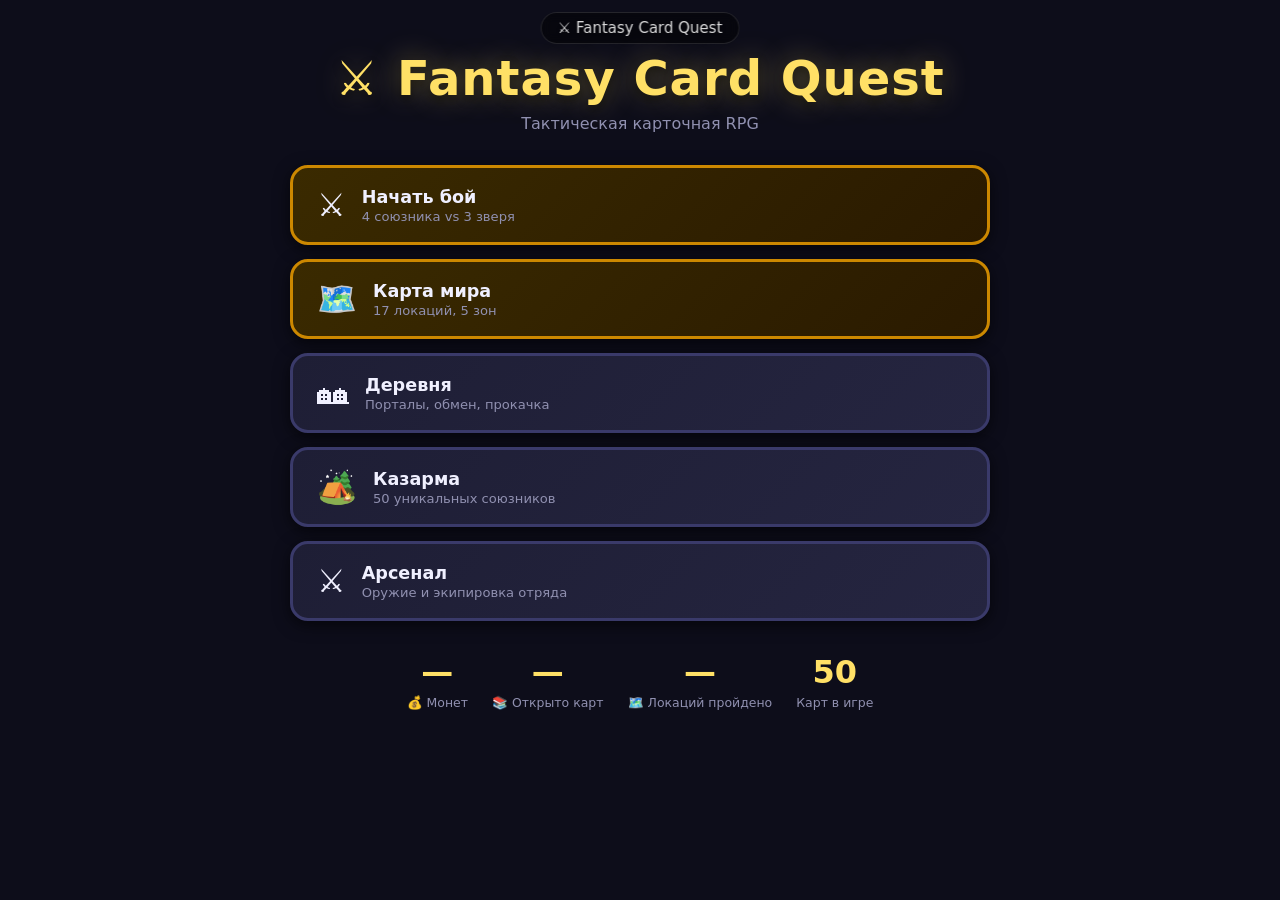
==== index.html @ ed1e8c31 "feat(battle): new layout — turn carousel, 3x3 grids, compact log, tooltips, unit modal, damage previ" ====
<!DOCTYPE html>
<html lang="ru">
<head>
  <meta charset="UTF-8">
  <meta name="viewport" content="width=device-width, initial-scale=1.0">
  <title>Fantasy Card Quest</title>
  <link rel="stylesheet" href="css/style.css">
</head>
<body>
  <div id="app">

    <!-- ── HOME ────────────────────────────────────────── -->
    <div id="screen-home" class="screen">
      <div class="home-hero">
        <div class="home-title">
          <h1>⚔️ Fantasy Card Quest</h1>
          <p class="home-sub">Тактическая карточная RPG</p>
        </div>
        <div class="home-menu">
          <button class="home-btn primary" onclick="App.showScreen('battle')">
            <span class="hb-icon">⚔️</span>
            <span class="hb-text"><strong>Начать бой</strong><small>4 союзника vs 3 зверя</small></span>
          </button>
          <button class="home-btn primary" onclick="App.showScreen('worldmap')">
            <span class="hb-icon">🗺️</span>
            <span class="hb-text"><strong>Карта мира</strong><small>17 локаций, 5 зон</small></span>
          </button>
          <button class="home-btn" onclick="App.showScreen('villagemap')">
            <span class="hb-icon">🏘</span>
            <span class="hb-text"><strong>Деревня</strong><small>Порталы, обмен, прокачка</small></span>
          </button>
          <button class="home-btn" onclick="App.showScreen('barracks')">
            <span class="hb-icon">🏕️</span>
            <span class="hb-text"><strong>Казарма</strong><small>50 уникальных союзников</small></span>
          </button>
          <button class="home-btn" onclick="App.showScreen('arsenal')">
            <span class="hb-icon">⚔️</span>
            <span class="hb-text"><strong>Арсенал</strong><small>Оружие и экипировка отряда</small></span>
          </button>
        </div>
        <div class="home-stats">
          <div class="hs-item"><span id="stat-coins">—</span><small>💰 Монет</small></div>
          <div class="hs-item"><span id="stat-unlocked">—</span><small>📚 Открыто карт</small></div>
          <div class="hs-item"><span id="stat-locations">—</span><small>🗺️ Локаций пройдено</small></div>
          <div class="hs-item"><span>50</span><small>Карт в игре</small></div>
        </div>
      </div>
    </div>

    <!-- ── WORLDMAP SCREEN ──────────────────────────────── -->
    <div id="screen-worldmap" class="screen building-screen hidden">

      <!-- Фон зоны (первый элемент — под всем UI) -->
      <img class="building-bg" id="zone-bg" src="assets/zones/zone1.png" alt="">

      <!-- Back button -->
      <button type="button" class="btn-back-village" onclick="App.showScreen('villagemap')" aria-label="Назад в деревню"><img src="assets/icons/return_to_the_village.png" alt="" draggable="false"><span class="btn-back-village-hint">назад в деревню</span></button>

      <!-- Zone title bar (top centre) -->
      <div class="zone-title-bar">
        <button type="button" class="zone-nav-btn" id="zone-prev"
                onclick="WorldMap.prevZone()"
                aria-label="Предыдущая зона">
          <svg class="zone-nav-icon" width="28" height="28" viewBox="0 0 24 24" aria-hidden="true">
            <path d="M15 7l-5 5 5 5" fill="none" stroke="currentColor" stroke-width="2.2"
                  stroke-linecap="round" stroke-linejoin="round"/>
          </svg>
        </button>
        <div class="zone-title-content">
          <span class="zone-label" id="zone-label">ЗОНА 1</span>
          <span class="zone-name" id="zone-name">Лес</span>
        </div>
        <button type="button" class="zone-nav-btn" id="zone-next"
                onclick="WorldMap.nextZone()"
                aria-label="Следующая зона">
          <svg class="zone-nav-icon" width="28" height="28" viewBox="0 0 24 24" aria-hidden="true">
            <path d="M9 7l5 5-5 5" fill="none" stroke="currentColor" stroke-width="2.2"
                  stroke-linecap="round" stroke-linejoin="round"/>
          </svg>
        </button>
      </div>

      <!-- Location nodes (generated by JS) -->
      <div class="zone-nodes" id="zone-nodes"></div>

      <!-- Панель локации: снизу по центру (заполняется JS) -->
      <div class="location-panel" id="location-panel" aria-live="polite"></div>

    </div>

    <!-- ── SQUAD SELECT SCREEN ───────────────────────────── -->
    <div id="screen-squad_select" class="screen hidden">
      <div class="ss-header">
        <button class="ss-back-btn" onclick="App.showScreen('worldmap')">← Карта</button>
        <div class="ss-header-center">
          <div class="ss-title">⚔️ Выбор отряда</div>
          <div class="ss-loc-name" id="ss-loc-name">Локация</div>
        </div>
        <div id="ss-constraints" class="ss-constraints"></div>
      </div>

      <div class="ss-body">

        <!-- Card pool (left) -->
        <div class="ss-left">
          <div class="ss-panel-title">📚 Доступные союзники</div>
          <div id="ss-card-pool" class="ss-card-pool"></div>
        </div>

        <!-- Formation (right) -->
        <div class="ss-right">
          <div class="ss-panel-title">🛡️ Построение</div>
          <div class="ss-formation">

            <div class="ss-col" id="ss-col-1">
              <div class="ss-col-header">⚔️ Передний ряд</div>
              <div class="ss-col-slots" id="ss-col-slots-1"></div>
            </div>

            <div class="ss-col" id="ss-col-2">
              <div class="ss-col-header">🏹 Средний ряд</div>
              <div class="ss-col-slots" id="ss-col-slots-2"></div>
            </div>

            <div class="ss-col" id="ss-col-3">
              <div class="ss-col-header">✨ Задний ряд</div>
              <div class="ss-col-slots" id="ss-col-slots-3"></div>
            </div>

          </div>

          <button id="ss-start-btn" class="ss-start-btn" onclick="SquadSelect.startBattle()" disabled>
            Выберите хотя бы одного
          </button>
        </div>

      </div>
    </div>

    <!-- ── EXCHANGE SCREEN ──────────────────────────────── -->
    <div id="screen-exchange" class="screen hidden">
      <img class="building-bg" src="assets/exchange_bg.png"
           onerror="this.src='assets/building-bg.png'">
      <button type="button" class="btn-back-village" onclick="App.showScreen('villagemap')" aria-label="Назад в деревню"><img src="assets/icons/return_to_the_village.png" alt="" draggable="false"><span class="btn-back-village-hint">назад в деревню</span></button>
      <div id="npc-container-exchange" class="npc-fixed-left"></div>
      <div class="exchange-main">
        <!-- Верхний блок: вертикальный скролл карточек -->
        <div class="exchange-top">
          <div class="exchange-top-header">
            <span class="building-title ex-title">🔄 Лавка алхимика</span>
            <div class="ex-filters" id="ex-filters">
              <button class="ef active" data-f="all">Все</button>
              <button class="ef" data-f="dup">Дубликаты</button>
              <button class="ef" data-f="1">★1</button>
              <button class="ef" data-f="2">★2</button>
              <button class="ef" data-f="3">★3</button>
              <button class="ef" data-f="4">★4</button>
              <button class="ef" data-f="5">★5</button>
            </div>
          </div>
          <div class="exchange-cards-row" id="exchange-cards-row"></div>
        </div>
        <!-- Нижний блок: котёл 1/4 | пыль 1/4 | очередь 2/4 -->
        <div class="exchange-bottom">
          <div class="ex-cauldron-zone">
            <button type="button" id="ex-cauldron" class="ex-cauldron"
                    onclick="ExchangeUI.doExchange()" disabled
                    aria-label="Переработать выбранные карты">
              <img src="assets/icons/boiler.png" alt="" draggable="false">
            </button>
            <div class="ex-cauldron-hint" id="ex-hint">Выбери карты сверху</div>
            <button class="ex-brew-btn" id="ex-brew-btn"
                    onclick="ExchangeUI.doExchange()" disabled>
              🔥 Переработать
            </button>
          </div>
          <div class="ex-dust-zone">
            <div class="ex-dust-label">Получишь пыли:</div>
            <div class="ex-dust-result" id="ex-dust-result">
              <div class="ex-dr-empty">— выбери карты —</div>
            </div>
          </div>
          <div class="ex-queue-zone">
            <div class="ex-queue-label">В котёл:</div>
            <div class="ex-queue-list" id="ex-queue-list">
              <div class="ex-queue-empty">Ничего не выбрано</div>
            </div>
          </div>
        </div>
      </div>
    </div>

    <!-- ── LIBRARY SCREEN ──────────────────────────────── -->
    <div id="screen-library" class="screen hidden">
      <img class="building-bg" src="assets/building-bg.png" alt="">
      <button type="button" class="btn-back-village" onclick="App.showScreen('villagemap')" aria-label="Назад в деревню"><img src="assets/icons/return_to_the_village.png" alt="" draggable="false"><span class="btn-back-village-hint">назад в деревню</span></button>
      <div id="npc-container-library" class="npc-fixed-left"></div>
      <div class="library-content">
        <div class="library-header">
          <h2 class="building-title">📖 Библиотека</h2>
          <div class="library-tabs">
            <button class="lib-tab active" data-tab="allies"
                    onclick="LibraryUI.switchTab('allies')">⚔️ Союзники</button>
            <button class="lib-tab" data-tab="enemies"
                    onclick="LibraryUI.switchTab('enemies')">💀 Враги</button>
          </div>
          <input class="lib-search" type="text" placeholder="🔍 Поиск..."
                 oninput="LibraryUI.filter(this.value)">
        </div>
        <div class="library-grid" id="library-grid"></div>
      </div>
    </div>

    <!-- ── VILLAGE MAP SCREEN ───────────────────────────── -->
    <div id="screen-villagemap" class="screen hidden"></div>

    <!-- ── VILLAGE SCREEN ───────────────────────────────── -->
    <div id="screen-village" class="screen hidden">

      <!-- Balance bar -->
      <div class="village-balance-bar">
        <button type="button" id="v-map-back" class="btn-back-village v-back-btn" onclick="App.showScreen('villagemap')" aria-label="Назад в деревню"><img src="assets/icons/return_to_the_village.png" alt="" draggable="false"><span class="btn-back-village-hint">назад в деревню</span></button>
        <div class="vb-coins">💰 <strong id="v-coins">0</strong> монет</div>
        <div class="vb-dust" id="v-dust"></div>
      </div>

      <!-- Tab bar (rendered by JS) -->
      <div id="v-tabs" class="v-tab-bar"></div>

      <!-- Tab content (rendered by JS) -->
      <div id="v-tab-content" class="v-tab-content"></div>

    </div>

    <!-- ── BATTLE SCREEN ────────────────────────────────── -->
    <div id="screen-battle" class="screen hidden">

      <div id="battle-turn-order" class="battle-turn-order" aria-label="Очерёдность ходов">
        <span class="turn-order-label">Очерёдность</span>
        <div id="turn-order-track" class="turn-order-track"></div>
      </div>

      <div class="battle-status-strip">
        <div class="btb-status" id="battle-status-text">Приготовьтесь к бою!</div>
      </div>

      <div id="battlefield">
        <div id="ally-side" class="battlefield-side ally-side">
          <div class="side-label ally-label">СОЮЗНИКИ</div>
          <div class="bf-grid ally-bf-grid" id="allies-grid">
            <div class="bf-cell" data-row="1" data-col="1"></div>
            <div class="bf-cell" data-row="1" data-col="2"></div>
            <div class="bf-cell" data-row="1" data-col="3"></div>
            <div class="bf-cell" data-row="2" data-col="1"></div>
            <div class="bf-cell" data-row="2" data-col="2"></div>
            <div class="bf-cell" data-row="2" data-col="3"></div>
            <div class="bf-cell" data-row="3" data-col="1"></div>
            <div class="bf-cell" data-row="3" data-col="2"></div>
            <div class="bf-cell" data-row="3" data-col="3"></div>
          </div>
        </div>
        <div class="battlefield-divider">
          <div class="divider-line"></div>
          <div class="divider-vs">VS</div>
          <div class="divider-line"></div>
        </div>
        <div id="enemy-side" class="battlefield-side enemy-side">
          <div class="side-label enemy-label">ВРАГИ</div>
          <div class="bf-grid enemy-bf-grid" id="enemies-grid">
            <div class="bf-cell" data-row="1" data-col="1"></div>
            <div class="bf-cell" data-row="1" data-col="2"></div>
            <div class="bf-cell" data-row="1" data-col="3"></div>
            <div class="bf-cell" data-row="2" data-col="1"></div>
            <div class="bf-cell" data-row="2" data-col="2"></div>
            <div class="bf-cell" data-row="2" data-col="3"></div>
            <div class="bf-cell" data-row="3" data-col="1"></div>
            <div class="bf-cell" data-row="3" data-col="2"></div>
            <div class="bf-cell" data-row="3" data-col="3"></div>
          </div>
        </div>
      </div>

      <div id="battle-bottom">
        <div id="battle-log-container">
          <div class="log-header">📜 Лог боя</div>
          <div id="battle-log"></div>
        </div>

        <div id="action-bar">
          <div id="current-unit-info">
            <span id="cur-unit-icon">⚔️</span>
            <span id="cur-unit-name">—</span>
            <span id="cur-unit-hp" class="cur-hp"></span>
          </div>
          <div id="action-buttons">
            <button id="btn-attack" class="action-btn" onclick="Battle.playerAttack()" disabled>⚔️ Атака</button>
            <button id="btn-ability" class="action-btn ability-btn" onclick="Battle.playerAbility()" disabled
              onmouseenter="BattlefieldUI.showAbilityTooltip(event)" onmouseleave="BattlefieldUI.hideAbilityTooltip()" onmousemove="BattlefieldUI.moveAbilityTooltip(event)">✨ Способность</button>
            <button id="btn-skip" class="action-btn skip-btn" onclick="Battle.playerSkip()" disabled>⏭ Пропустить</button>
          </div>
          <div id="target-hint" class="target-hint hidden">👆 Выберите цель</div>
        </div>

        <aside id="battle-control-panel" class="battle-control-panel">
          <div class="battle-round-box">
            <div class="battle-round-label">Раунд</div>
            <div class="battle-round-num" id="round-num">1</div>
          </div>
          <button id="btn-auto" type="button" class="battle-ctrl-btn" onclick="Battle.toggleAuto()">🤖 Авто</button>
          <button id="btn-fast" type="button" class="battle-ctrl-btn" onclick="Battle.runFast()">⚡ Быстро</button>
          <button type="button" class="battle-ctrl-btn danger" onclick="Battle.exit()">✕ Выйти</button>
        </aside>
      </div>

      <div id="battle-skill-tooltip" class="battle-skill-tooltip" role="tooltip" hidden></div>

      <div id="unit-detail-modal" class="unit-detail-modal hidden" onclick="BattlefieldUI.closeUnitDetail(event)">
        <div class="unit-detail-card" onclick="event.stopPropagation()">
          <button type="button" class="unit-detail-close" onclick="BattlefieldUI.closeUnitDetail()" aria-label="Закрыть">✕</button>
          <div class="unit-detail-head">
            <div class="unit-detail-portrait" id="ud-portrait">⚔️</div>
            <div class="unit-detail-title-block">
              <div class="unit-detail-name" id="ud-name">—</div>
              <div class="unit-detail-hpbar"><div class="unit-detail-hpfill" id="ud-hp-fill"></div></div>
              <div class="unit-detail-hptext" id="ud-hp-text">—</div>
            </div>
          </div>
          <div class="unit-detail-stats" id="ud-stats"></div>
          <div class="unit-detail-section-title">Способности и заклинания</div>
          <div class="unit-detail-abilities" id="ud-abilities"></div>
        </div>
      </div>

      <!-- Battle result overlay -->
      <div id="battle-result" class="battle-result hidden">
        <div class="battle-result-box">
          <div id="result-icon" class="result-icon"></div>
          <div id="result-title" class="result-title"></div>
          <div id="result-rewards" class="result-rewards"></div>
          <div id="result-buttons" class="result-buttons"></div>
        </div>
      </div>
    </div>

    <!-- ── BARRACKS SCREEN ───────────────────────────────── -->
    <div id="screen-barracks" class="screen hidden">
      <img class="building-bg" src="assets/barracks_bg.png" alt="">
      <button type="button" class="btn-back-village" onclick="App.showScreen('villagemap')" aria-label="Назад в деревню"><img src="assets/icons/return_to_the_village.png" alt="" draggable="false"><span class="btn-back-village-hint">назад в деревню</span></button>
      <div id="npc-container-barracks"></div>
      <div class="barracks-header">
        <h2 class="building-title">⚔️ Казарма</h2>
        <div class="filters">
          <select id="filter-race"   onchange="BarracksUI.applyFilters()">
            <option value="">🌍 Все расы</option>
          </select>
          <select id="filter-class"  onchange="BarracksUI.applyFilters()">
            <option value="">⚔️ Все классы</option>
          </select>
          <select id="filter-stars"  onchange="BarracksUI.applyFilters()">
            <option value="">⭐ Все звёзды</option>
            <option value="1">★1</option><option value="2">★2</option>
            <option value="3">★3</option><option value="4">★4</option>
            <option value="5">★5</option>
          </select>
          <select id="filter-locked" onchange="BarracksUI.applyFilters()">
            <option value="all">🔓 Все карты</option>
            <option value="unlocked">✅ Открытые</option>
            <option value="locked">🔒 Закрытые</option>
          </select>
          <div class="filter-count">Карт: <span id="barracks-card-count">50</span></div>
        </div>
      </div>
      <div id="barracks-grid"></div>
    </div>

    <!-- ── ARSENAL SCREEN ──────────────────────────────── -->
    <div id="screen-arsenal" class="screen hidden">
      <img class="building-bg" src="assets/arsenal_bg.jpg" onerror="this.src='assets/barracks_bg.png'">

      <button type="button" class="btn-back-village" onclick="App.showScreen('villagemap')" aria-label="Назад в деревню"><img src="assets/icons/return_to_the_village.png" alt="" draggable="false"><span class="btn-back-village-hint">назад в деревню</span></button>

      <!-- NPC справа — Каптенармус Бронн -->
      <div id="npc-container-arsenal" class="npc-fixed-right"></div>

      <!-- Контент левее NPC -->
      <div class="arsenal-content">
        <div class="ar-header">
          <div class="ar-header-top">
            <span class="building-title ar-title">🗡️ Арсенал</span>
          </div>
          <div class="ar-filters" id="ar-filters">
            <button class="af active" data-f="all">Все</button>
            <button class="af" data-f="common">Обычное</button>
            <button class="af" data-f="rare">Редкое</button>
            <button class="af" data-f="epic">Эпическое</button>
            <button class="af" data-f="legendary">Легендарное</button>
            <div class="ar-filter-divider"></div>
            <button class="af" data-f="weapon">⚔️ Оружие</button>
            <button class="af" data-f="accessory">🛡 Аксессуар</button>
            <div class="ar-filter-divider"></div>
            <button class="af" data-f="equipped">✓ Надето</button>
            <button class="af" data-f="free">○ Свободно</button>
          </div>
        </div>
        <div class="weapons-grid" id="weapons-grid"></div>
      </div>

      <!-- Weapon equip modal (inline) -->
      <div id="ar-modal" class="ar-modal hidden">
        <div class="ar-modal-box">
          <button class="ar-modal-close" onclick="ArsenalUI.closeModal()">✕</button>
          <div id="ar-modal-content"></div>
        </div>
      </div>
    </div>

    <!-- ── CARD DETAIL MODAL ──────────────────────────────── -->
    <div id="modal-overlay" class="modal-overlay hidden" onclick="App.closeModal(event)">
      <div id="modal-box" class="modal-box">
        <button class="modal-close" onclick="App.forceCloseModal()">✕</button>
        <div id="modal-content"></div>
      </div>
    </div>

    <!-- ── PORTAL MODAL ───────────────────────────────────── -->
    <div id="portal-modal" class="portal-modal hidden">
      <div class="portal-modal-inner">
        <button class="modal-close portal-modal-close" onclick="Portal.closePortal()">✕</button>
        <h3 class="building-title portal-modal-title">🌀 Портальный круг</h3>
        <div class="portal-scene">
          <div class="portal-card" id="portal-card">
            <div class="portal-card-inner" id="portal-card-inner">
              <div class="portal-card-face portal-card-front" id="portal-front"></div>
              <div class="portal-card-face portal-card-back"  id="portal-back"></div>
            </div>
          </div>
        </div>
        <div id="portal-actions" class="portal-actions"></div>
      </div>
    </div>

    <!-- ── GAME LOGO (always on top) ──────────────────────── -->
    <div id="game-logo" onclick="App.toggleMainMenu()">⚔️ Fantasy Card Quest</div>

    <!-- ── MAIN MENU OVERLAY ───────────────────────────────── -->
    <div id="main-menu-overlay" class="hidden">
      <div id="main-menu">
        <div class="mm-title">⚔️ Fantasy Card Quest</div>
        <div class="mm-buttons">
          <button onclick="App.resumeGame()">▶ Продолжить</button>
          <button onclick="App.newGame()">🗺️ Новая игра</button>
          <button onclick="App.saveGame()">💾 Сохранить</button>
          <button onclick="App.loadGame()">📂 Загрузить</button>
          <button onclick="App.openSettings()">⚙️ Настройки</button>
          <button onclick="App.showCredits()">👥 Авторы</button>
          <button class="mm-btn-home" onclick="App.goHome()">🏠 На стартовый экран</button>
        </div>
        <div class="mm-version">v0.1 · Fantasy Card Quest</div>
      </div>
    </div>

    <!-- ── HUD RESOURCES ───────────────────────────────────── -->
    <div id="hud-resources" class="hidden">
      <span id="hud-coins">💰 <b id="coins-val">0</b></span>
      <span class="hud-dust" id="hud-d1">★1: <b>0</b></span>
      <span class="hud-dust" id="hud-d2">★2: <b>0</b></span>
      <span class="hud-dust" id="hud-d3">★3: <b>0</b></span>
      <span class="hud-dust" id="hud-d4">★4: <b>0</b></span>
      <span class="hud-dust" id="hud-d5">★5: <b>0</b></span>
    </div>

  </div><!-- #app -->

  <!-- Scripts -->
  <script src="js/npc_dialogues.js"></script>
  <script src="cards_and_weapons.js"></script>
  <script src="js/data/enemies.js"></script>
  <script src="js/data/locations.js"></script>
  <script src="js/data/battleUnits.js"></script>
  <script src="js/engine/effects.js"></script>
  <script src="js/engine/ai.js"></script>
  <script src="js/engine/battle.js"></script>
  <script src="js/ui/battlefield.js"></script>
  <script src="js/ui/battleLog.js"></script>
  <script src="js/ui/portal.js"></script>
  <script src="js/ui/exchange.js"></script>
  <script src="js/ui/village.js"></script>
  <script src="js/ui/unitCard.js"></script>
  <script src="js/ui/barracks.js"></script>
  <script src="js/ui/arsenal.js"></script>
  <script src="js/ui/worldmap.js"></script>
  <script src="js/ui/squadSelect.js"></script>
  <script src="js/ui/villageMap.js"></script>
  <script src="js/ui/library.js"></script>
  <script src="js/main.js"></script>
</body>
</html>
---- css/style.css ----
/* ============================================================
   FANTASY CARD QUEST — Brawl Stars Inspired Theme
   ============================================================ */

/* ── VARIABLES ─────────────────────────────────────────────── */
:root {
  --bg-dark:      #0d0d1a;
  --bg-mid:       #161628;
  --bg-card:      #1e1e35;
  --bg-card-2:    #252540;
  --border:       #2a2a4a;
  --border-thick: 3px solid #2a2a4a;
  --text-main:    #f0f0ff;
  --text-dim:     #9090b0;
  --text-accent:  #ffe066;
  --shadow:       0 4px 16px rgba(0,0,0,0.6);
  --shadow-hover: 0 8px 28px rgba(0,0,0,0.8);
  --radius:       12px;
  --radius-lg:    18px;
  --radius-sm:    6px;

  /* Rarity colors */
  --common:    #888780;
  --rare:      #4a9eff;
  --epic:      #a855f7;
  --legendary: #f59e0b;

  /* Class colors */
  --col-tank:        #185FA5;
  --col-spearman:    #534AB7;
  --col-damage:      #534AB7;
  --col-archer:      #3B6D11;
  --col-crossbowman: #0F6E56;
  --col-mage-aoe:    #BA7517;
  --col-mage-single: #7B3F00;
  --col-mage-healer: #1a6b6b;
  --col-mage-buffer: #5a4a1e;
  --col-mage-debuff: #4a1a4a;
  --col-enemy:       #8B1A1A;
}

/* ── RESET & BASE ──────────────────────────────────────────── */
*, *::before, *::after { box-sizing: border-box; margin: 0; padding: 0; }

body {
  font-family: 'Segoe UI', system-ui, -apple-system, sans-serif;
  background: var(--bg-dark);
  color: var(--text-main);
  min-height: 100vh;
  overflow-x: hidden;
}

button { cursor: pointer; font-family: inherit; }
select { font-family: inherit; }

.hidden { display: none !important; }

/* ── GAME LOGO ─────────────────────────────────────────────── */
#game-logo {
  position: fixed; top: 12px; left: 50%; transform: translateX(-50%);
  z-index: 1000;
  font-size: 15px; font-weight: 500;
  color: rgba(255,255,255,.85);
  text-shadow: 0 2px 8px rgba(0,0,0,.8);
  cursor: pointer;
  -webkit-user-select: none; user-select: none;
  padding: 6px 16px;
  background: rgba(0,0,0,.45);
  border-radius: 20px;
  border: 1px solid rgba(255,255,255,.12);
  -webkit-backdrop-filter: blur(6px); backdrop-filter: blur(6px);
  transition: background .15s;
  white-space: nowrap;
}
#game-logo:hover { background: rgba(0,0,0,.65); }

/* ── MAIN MENU OVERLAY ─────────────────────────────────────── */
#main-menu-overlay {
  position: fixed; inset: 0; z-index: 999;
  background: rgba(0,0,0,.75);
  display: flex; align-items: center; justify-content: center;
  -webkit-backdrop-filter: blur(8px); backdrop-filter: blur(8px);
  animation: overlay-in .2s ease;
}
#main-menu-overlay.hidden { display: none; }
@keyframes overlay-in { from { opacity: 0; } to { opacity: 1; } }

#main-menu {
  background: #0d0a1a;
  border: 2px solid rgba(212,175,55,.3);
  border-radius: 20px; padding: 40px 48px;
  text-align: center; min-width: 320px;
  animation: modal-in .25s cubic-bezier(.175,.885,.32,1.275);
}
.mm-title {
  font-size: 22px; font-weight: 500;
  color: #D4AF37; margin-bottom: 32px;
  text-shadow: 0 0 20px rgba(212,175,55,.4);
}
.mm-buttons {
  display: flex; flex-direction: column; gap: 10px;
}
.mm-buttons button {
  padding: 12px 24px; border-radius: 12px;
  background: rgba(255,255,255,.06);
  border: 1px solid rgba(255,255,255,.15);
  color: rgba(255,255,255,.85); font-size: 14px;
  cursor: pointer; transition: all .15s; text-align: left;
}
.mm-buttons button:hover {
  background: rgba(212,175,55,.15);
  border-color: rgba(212,175,55,.4);
  color: #FAC775; transform: translateX(4px);
}
.mm-btn-home {
  margin-top: 6px;
  border-color: rgba(255,80,80,.25) !important;
  color: rgba(255,160,160,.7) !important;
}
.mm-btn-home:hover {
  background: rgba(255,60,60,.12) !important;
  border-color: rgba(255,80,80,.5) !important;
  color: #ffaaaa !important;
}

.mm-version {
  margin-top: 24px; font-size: 11px;
  color: rgba(255,255,255,.2);
}

/* ── HUD RESOURCES ─────────────────────────────────────────── */
#hud-resources {
  position: fixed; top: 12px; right: 16px;
  z-index: 1000;
  display: flex; gap: 12px; align-items: center;
  background: rgba(0,0,0,.5);
  border: 1px solid rgba(255,255,255,.1);
  border-radius: 24px; padding: 8px 18px;
  font-size: 17px; line-height: 1.25;
  color: rgba(255,255,255,.85);
  -webkit-backdrop-filter: blur(6px); backdrop-filter: blur(6px);
}
#hud-resources.hidden { display: none !important; }
#hud-coins b { color: #FAC775; font-weight: 600; }
.hud-dust { font-size: 1em; color: rgba(255,255,255,.72); }
.hud-dust b { color: #e8d5a0; font-weight: 600; }

/* ── BUILDING BACKGROUND ───────────────────────────────────── */
.building-bg {
  position: absolute; inset: 0;
  width: 100%; height: 100%;
  object-fit: cover; object-position: center;
  filter: brightness(0.45);
  z-index: 0; pointer-events: none;
}
#screen-library  { position: relative; padding: 0; overflow: hidden; }
#screen-arsenal  { position: relative; padding: 0; overflow: hidden; }

/* ── LIBRARY SCREEN ────────────────────────────────────────── */

/* NPC прибит к низу слева — не участвует в скролле */
.npc-fixed-left {
  position: absolute;
  bottom: 0; left: 0;
  z-index: 20;
  pointer-events: none;
  width: 22%;
}
/* Переопределяем позиционирование npc-wrap внутри fixed-контейнера */
.npc-fixed-left .npc-wrap {
  position: static;
  align-items: center;
}

/* Весь контент справа от NPC */
.library-content {
  position: absolute;
  top: 0; bottom: 0;
  left: 22%; right: 0;
  display: flex;
  flex-direction: column;
  overflow: hidden;
}

/* Шапка не скроллится — top padding учитывает фиксированный логотип (~56px) */
.library-header {
  flex-shrink: 0;
  padding: 56px 20px 10px;
  display: flex;
  align-items: center;
  gap: 12px;
  flex-wrap: wrap;
  background: transparent;
  border-bottom: 1px solid rgba(255,255,255,.08);
}
.library-header .building-title {
  flex-shrink: 0;
}
.library-tabs {
  display: flex; gap: 6px;
}
.lib-tab {
  padding: 6px 16px; border-radius: 16px;
  font-size: 12px; cursor: pointer;
  background: rgba(0,0,0,.4);
  border: 1px solid rgba(255,255,255,.15);
  color: rgba(255,255,255,.6);
  font-family: inherit;
  transition: all .15s;
}
.lib-tab.active {
  background: rgba(212,175,55,.2);
  border-color: #D4AF37; color: #FAC775;
}
.lib-tab:hover:not(.active) {
  background: rgba(255,255,255,.1);
  color: #fff;
}

/* Поиск */
#screen-library .lib-search {
  flex: 1; max-width: 240px;
  padding: 6px 14px; border-radius: 16px;
  background: rgba(0,0,0,.4);
  border: 1px solid rgba(255,255,255,.15);
  color: #fff; font-size: 12px;
  font-family: inherit;
  outline: none;
  transition: border-color .15s;
}
#screen-library .lib-search:focus { border-color: rgba(212,175,55,.5); }
#screen-library .lib-search::placeholder { color: rgba(255,255,255,.35); }

/* Грид — только он скроллится */
.library-grid {
  flex: 1;
  overflow-y: auto;
  padding: 14px 20px 20px;
  display: flex;
  flex-wrap: wrap;
  gap: 12px;
  align-content: flex-start;
  scrollbar-width: thin;
  scrollbar-color: rgba(212,175,55,.4) transparent;
}

/* Stat row inside enemy card */
.lib-stat-row {
  display: flex; justify-content: space-between;
  font-size: 0.75rem; padding: 1px 0;
  color: var(--text-dim);
}
.lib-stat-val { color: var(--text-main); font-weight: 600; }
.lib-locs { font-size: 0.7rem; color: rgba(255,255,255,.4); margin-top: 4px; }

/* ── NPC SYSTEM ────────────────────────────────────────────── */
/* Эталон — Храм / вкладки деревни: одинаковый пузырь и рост фигуры везде */
:root {
  --npc-bubble-max-width: 380px;
  --npc-bubble-min-width: 240px;
  --npc-bubble-padding: 18px 28px;
  --npc-bubble-font-size: 22px;
  --npc-bubble-line-height: 1.5;
  --npc-img-height: 600px; /* эталон 400px × 1.5 */
  --npc-bubble-bg: rgba(0,0,0,.82);
}

.npc-wrap {
  position: absolute; bottom: 40px; z-index: 10;
  display: flex;
  flex-direction: column;
  align-items: center;
  pointer-events: none;
  gap: 0;
}
.npc-wrap.npc-left  { left: 24px; }
.npc-wrap.npc-right { right: 24px; }

/* Tabs: push content to the 4/5 zone opposite the NPC */
.v-tab-content.tab-npc-left:not(.portal-active):not(.temple-active):not(.shop-active):not(.council-active) {
  padding-left: 22%;
}
.v-tab-content.tab-npc-right:not(.portal-active):not(.temple-active):not(.shop-active):not(.council-active) {
  padding-right: 22%;
}

.npc-bubble {
  background: var(--npc-bubble-bg, rgba(0,0,0,.82));
  border: 1.5px solid rgba(255,255,255,.22);
  border-radius: 14px 14px 14px 4px;
  padding: var(--npc-bubble-padding);
  max-width: var(--npc-bubble-max-width);
  min-width: var(--npc-bubble-min-width);
  font-size: var(--npc-bubble-font-size);
  color: rgba(255,255,255,.9);
  font-style: italic;
  line-height: var(--npc-bubble-line-height);
  text-align: center;
  transition: opacity .25s ease;
  -webkit-backdrop-filter: blur(4px); backdrop-filter: blur(4px);
  position: relative;
  box-sizing: border-box;
}
.npc-bubble::after {
  content: '';
  position: absolute;
  bottom: -16px; left: 50%; transform: translateX(-50%);
  border: 16px solid transparent;
  border-top-color: var(--npc-bubble-bg, rgba(0,0,0,.82));
  border-bottom: none;
}
.npc-wrap.npc-right .npc-bubble {
  border-radius: 14px 14px 4px 14px;
}

.npc-img {
  height: var(--npc-img-height);
  width: auto;
  max-width: none;
  object-fit: contain;
  filter: drop-shadow(0 4px 16px rgba(0,0,0,.7));
  flex-shrink: 0;
  display: block;
}

/* Узкая колонка слева (лавка, библиотека): пузырь и спрайт не шире колонки */
.npc-fixed-left .npc-bubble {
  max-width: min(var(--npc-bubble-max-width), 100%);
  min-width: 0;
}
.npc-fixed-left .npc-img {
  max-width: 100%;
  height: auto;
  max-height: var(--npc-img-height);
}

/* ── NAVIGATION BUTTONS ────────────────────────────────────── */
.btn-back-village {
  position: absolute;
  top: max(12px, env(safe-area-inset-top, 0px));
  left: max(12px, env(safe-area-inset-left, 0px));
  z-index: 50;
  margin: 0;
  padding: 4px;
  border: none;
  background: transparent;
  border-radius: 12px;
  cursor: pointer;
  display: flex;
  flex-direction: column;
  align-items: center;
  justify-content: flex-start;
  line-height: 0;
  transition: filter 0.15s ease, transform 0.1s ease;
}
.btn-back-village:hover {
  filter: brightness(1.12) drop-shadow(0 2px 8px rgba(0, 0, 0, 0.45));
}
.btn-back-village:focus-visible {
  outline: 2px solid rgba(212, 175, 55, 0.65);
  outline-offset: 3px;
}
.btn-back-village img {
  display: block;
  width: auto;
  height: auto;
  max-width: min(210px, 42vw);
  max-height: 78px;
  object-fit: contain;
  pointer-events: none;
}
/* Подсказка снизу: без центрирования — иначе у левого края экрана обрезается */
.btn-back-village-hint {
  position: absolute;
  top: calc(100% + 6px);
  left: 0;
  transform: none;
  text-align: left;
  padding: 5px 11px;
  border-radius: 8px;
  font-size: 12px;
  font-weight: 600;
  line-height: 1.25;
  color: rgba(255, 255, 255, 0.95);
  background: rgba(0, 0, 0, 0.78);
  border: 1px solid rgba(255, 255, 255, 0.14);
  white-space: nowrap;
  max-width: min(240px, calc(100vw - 16px));
  box-sizing: border-box;
  opacity: 0;
  visibility: hidden;
  pointer-events: none;
  transition: opacity 0.18s ease, visibility 0.18s ease;
  z-index: 60;
  box-shadow: 0 4px 14px rgba(0, 0, 0, 0.5);
}
/* В модалке / результате боя кнопка не у края — можно центрировать под иконкой */
.btn-back-village--inline .btn-back-village-hint {
  left: 50%;
  transform: translateX(-50%);
  text-align: center;
  max-width: min(240px, calc(100vw - 32px));
}
.btn-back-village:hover .btn-back-village-hint,
.btn-back-village:focus-visible .btn-back-village-hint {
  opacity: 1;
  visibility: visible;
}
/* В панели результата / модалке — не absolute */
.btn-back-village--inline {
  position: static;
  display: inline-flex;
  margin: 0;
}
.btn-back-village--spaced {
  margin-top: 16px;
}
.result-buttons .btn-back-village--inline {
  align-self: center;
}

.btn-back-barracks {
  position: absolute; top: 14px; left: 130px; z-index: 50;
  background: rgba(0,0,0,.6);
  border: 1px solid rgba(255,255,255,.2);
  border-radius: 20px; padding: 7px 18px;
  color: rgba(255,255,255,.8); font-size: 13px;
  cursor: pointer;
  -webkit-backdrop-filter: blur(4px); backdrop-filter: blur(4px);
  transition: background .15s;
}
.btn-back-barracks:hover { background: rgba(255,255,255,.12); color: #fff; }

.btn-inventory {
  position: absolute; top: 14px; right: 14px; z-index: 50;
  background: rgba(212,175,55,.2);
  border: 1px solid rgba(212,175,55,.35);
  border-radius: 20px; padding: 7px 18px;
  color: #FAC775; font-size: 13px; cursor: pointer;
  transition: background .15s;
}
.btn-inventory:hover { background: rgba(212,175,55,.35); }


/* ── SCREENS ───────────────────────────────────────────────── */
.screen {
  min-height: 100vh;
  padding: 20px;
  position: relative;
}

/* ── HOME ──────────────────────────────────────────────────── */
.home-hero {
  max-width: 700px;
  margin: 0 auto;
  padding-top: 30px;
  display: flex;
  flex-direction: column;
  align-items: center;
  gap: 32px;
}

.home-title { text-align: center; }
.home-title h1 {
  font-size: clamp(1.8rem, 5vw, 3rem);
  font-weight: 900;
  color: var(--text-accent);
  text-shadow: 0 0 30px rgba(255,224,102,0.4), 0 4px 8px rgba(0,0,0,0.6);
  letter-spacing: 1px;
}
.home-sub { color: var(--text-dim); margin-top: 8px; font-size: 1rem; }

.home-menu { display: flex; flex-direction: column; gap: 14px; width: 100%; }

.home-btn {
  display: flex;
  align-items: center;
  gap: 16px;
  padding: 18px 24px;
  border: 3px solid #3a3a6a;
  border-radius: var(--radius-lg);
  background: linear-gradient(135deg, var(--bg-card), var(--bg-card-2));
  color: var(--text-main);
  text-align: left;
  font-size: 1rem;
  transition: all 0.2s;
  box-shadow: var(--shadow);
}
.home-btn:hover {
  border-color: #6060cc;
  transform: translateY(-2px);
  box-shadow: var(--shadow-hover), 0 0 20px rgba(100,100,220,0.2);
}
.home-btn.primary {
  border-color: #cc8800;
  background: linear-gradient(135deg, #3a2a00, #2a1a00);
}
.home-btn.primary:hover {
  border-color: var(--text-accent);
  box-shadow: var(--shadow-hover), 0 0 20px rgba(255,200,0,0.3);
}
.hb-icon { font-size: 2rem; }
.hb-text { display: flex; flex-direction: column; gap: 2px; }
.hb-text strong { font-size: 1.1rem; font-weight: 700; }
.hb-text small { color: var(--text-dim); font-size: 0.82rem; }

.home-stats {
  display: flex;
  gap: 24px;
  justify-content: center;
  flex-wrap: wrap;
}
.hs-item {
  display: flex;
  flex-direction: column;
  align-items: center;
  gap: 4px;
}
.hs-item span {
  font-size: 2rem;
  font-weight: 900;
  color: var(--text-accent);
}
.hs-item small { color: var(--text-dim); font-size: 0.78rem; }

/* ── SCREEN HEADER ─────────────────────────────────────────── */
.screen-header {
  display: flex;
  align-items: center;
  flex-wrap: wrap;
  gap: 16px;
  margin-bottom: 20px;
  padding-bottom: 16px;
  border-bottom: 2px solid var(--border);
}
.screen-header h2 {
  font-size: 1.4rem;
  font-weight: 800;
  color: var(--text-accent);
}
.filters {
  display: flex;
  gap: 10px;
  flex-wrap: wrap;
  align-items: center;
  margin-left: auto;
}
.filters select {
  padding: 7px 12px;
  border: 2px solid var(--border);
  border-radius: var(--radius-sm);
  background: var(--bg-card);
  color: var(--text-main);
  font-size: 0.85rem;
  cursor: pointer;
}
.filters select:focus { outline: none; border-color: #6060cc; }
.filter-count {
  color: var(--text-dim);
  font-size: 0.85rem;
  white-space: nowrap;
}
.filter-count span { color: var(--text-accent); font-weight: 700; }

/* ── BATTLE SCREEN ─────────────────────────────────────────── */
#screen-battle {
  display: flex;
  flex-direction: column;
  gap: 0;
  padding: 0;
  min-height: 100vh;
  position: relative;
}

/* Turn order — фиксированная высота, без вертикального скролла */
.battle-turn-order {
  flex-shrink: 0;
  display: flex;
  align-items: center;
  gap: 12px;
  min-height: 72px;
  max-height: 88px;
  padding: 8px 14px;
  background: var(--bg-card);
  border-bottom: 2px solid var(--border);
  overflow: hidden;
}
.turn-order-label {
  font-size: 0.7rem;
  font-weight: 800;
  text-transform: uppercase;
  letter-spacing: 1px;
  color: var(--text-dim);
  white-space: nowrap;
}
.turn-order-track {
  display: flex;
  flex: 1;
  min-width: 0;
  gap: 6px;
  align-items: center;
  justify-content: center;
  overflow: hidden;
}
.turn-chip {
  flex: 1 1 0;
  min-width: 0;
  max-width: 84px;
  height: 64px;
  display: flex;
  flex-direction: column;
  align-items: center;
  justify-content: center;
  gap: 2px;
  padding: 4px 2px;
  border-radius: var(--radius-sm);
  border: 2px solid #3a3a6a;
  background: var(--bg-card-2);
  transition: transform 0.15s, box-shadow 0.15s;
}
.turn-chip.turn-chip-ally { border-color: rgba(106, 175, 255, 0.55); }
.turn-chip.turn-chip-enemy { border-color: rgba(255, 102, 102, 0.55); }
.turn-chip.turn-chip-current {
  border-color: var(--text-accent);
  box-shadow: 0 0 14px rgba(255, 224, 102, 0.45);
  transform: scale(1.04);
}
.turn-chip.turn-chip-dead {
  opacity: 0.38;
  filter: grayscale(0.85);
}
.turn-chip-icon { font-size: 1.35rem; line-height: 1; }
.turn-chip-name {
  font-size: 0.58rem;
  font-weight: 700;
  color: var(--text-main);
  text-align: center;
  max-width: 100%;
  overflow: hidden;
  text-overflow: ellipsis;
  white-space: nowrap;
}

.battle-status-strip {
  flex-shrink: 0;
  padding: 6px 12px;
  background: rgba(0,0,0,0.25);
  border-bottom: 1px solid var(--border);
}
.btb-status {
  text-align: center;
  font-size: 0.82rem;
  color: var(--text-dim);
}

.battle-ctrl-btn {
  padding: 8px 12px;
  border: 2px solid #3a3a6a;
  border-radius: var(--radius-sm);
  background: var(--bg-card-2);
  color: var(--text-main);
  font-size: 0.78rem;
  font-weight: 700;
  transition: all 0.18s;
  width: 100%;
}
.battle-ctrl-btn:hover { border-color: #6060cc; background: #2a2a50; }
.battle-ctrl-btn.active { background: #3030a0; border-color: #7070ff; color: #fff; }
.battle-ctrl-btn.danger:hover { border-color: #cc3333; background: #3a1a1a; color: #ff6666; }

/* Нижняя полоса: лог ~30% | действия | панель управления */
#battle-bottom {
  flex-shrink: 0;
  display: flex;
  flex-direction: row;
  align-items: stretch;
  min-height: 150px;
  max-height: 180px;
  border-top: 2px solid var(--border);
  background: var(--bg-card);
}
#battle-bottom #battle-log-container {
  flex: 0 0 30%;
  max-width: 30%;
  min-width: 140px;
  border-top: none;
  height: auto;
  max-height: none;
}

.battle-control-panel {
  flex: 0 0 30%;
  max-width: 30%;
  min-width: 120px;
  display: flex;
  flex-direction: column;
  gap: 8px;
  padding: 10px 12px;
  border-left: 2px solid var(--border);
  background: var(--bg-card);
}
.battle-round-box {
  text-align: center;
  padding: 8px;
  background: rgba(0,0,0,0.2);
  border-radius: var(--radius-sm);
  border: 1px solid var(--border);
}
.battle-round-label { font-size: 0.65rem; color: var(--text-dim); text-transform: uppercase; }
.battle-round-num { font-size: 1.35rem; font-weight: 900; color: var(--text-accent); }

/* ── BATTLEFIELD (две сетки 3×3) ───────────────────────────── */
#battlefield {
  display: flex;
  align-items: stretch;
  flex: 1;
  padding: 12px 10px;
  gap: 6px;
  background: linear-gradient(135deg, #0a0a1e, #0d0d25);
  min-height: 260px;
  min-width: 0;
}

.battlefield-side {
  flex: 1;
  display: flex;
  flex-direction: column;
  gap: 6px;
  min-width: 0;
}

.side-label {
  font-size: 0.72rem;
  font-weight: 800;
  text-transform: uppercase;
  letter-spacing: 2px;
  text-align: center;
  padding: 3px 0;
  flex-shrink: 0;
}
.ally-label { color: #6af; }
.enemy-label { color: #f66; }

.bf-grid {
  display: grid;
  grid-template-columns: repeat(3, 1fr);
  grid-template-rows: repeat(3, minmax(88px, 1fr));
  gap: 6px;
  flex: 1;
  min-height: 0;
}
.ally-bf-grid .bf-cell[data-row="1"] { grid-row: 1; }
.ally-bf-grid .bf-cell[data-row="2"] { grid-row: 2; }
.ally-bf-grid .bf-cell[data-row="3"] { grid-row: 3; }
.ally-bf-grid .bf-cell[data-col="1"] { grid-column: 3; }
.ally-bf-grid .bf-cell[data-col="2"] { grid-column: 2; }
.ally-bf-grid .bf-cell[data-col="3"] { grid-column: 1; }

.enemy-bf-grid .bf-cell[data-row="1"] { grid-row: 1; }
.enemy-bf-grid .bf-cell[data-row="2"] { grid-row: 2; }
.enemy-bf-grid .bf-cell[data-row="3"] { grid-row: 3; }
.enemy-bf-grid .bf-cell[data-col="1"] { grid-column: 1; }
.enemy-bf-grid .bf-cell[data-col="2"] { grid-column: 2; }
.enemy-bf-grid .bf-cell[data-col="3"] { grid-column: 3; }

.bf-cell {
  position: relative;
  display: flex;
  flex-direction: column;
  min-height: 0;
  background: rgba(255,255,255,0.03);
  border: 1px solid rgba(255,255,255,0.08);
  border-radius: var(--radius-sm);
  padding: 4px;
  overflow: visible;
}
.bf-cell:empty::after {
  content: '';
  flex: 1;
  min-height: 20px;
  opacity: 0;
}

/* battlefield divider */
.battlefield-divider {
  display: flex;
  flex-direction: column;
  align-items: center;
  gap: 4px;
  padding: 20px 4px;
}
.divider-line {
  flex: 1;
  width: 2px;
  background: linear-gradient(to bottom, transparent, #5a5a8a, transparent);
}
.divider-vs {
  font-size: 0.9rem;
  font-weight: 900;
  color: #5a5a8a;
  padding: 4px 2px;
}

/* ── UNIT CARD (on battlefield) ────────────────────────────── */
.unit-card {
  border: 3px solid #2a2a4a;
  border-radius: 10px;
  padding: 6px;
  cursor: pointer;
  transition: all 0.18s;
  position: relative;
  background: var(--bg-card);
  min-height: 90px;
  display: flex;
  flex-direction: column;
  align-items: center;
  gap: 3px;
  user-select: none;
}
.unit-card:hover { border-color: #6060cc; box-shadow: 0 0 12px rgba(100,100,220,0.3); }

.unit-card.active {
  border-color: var(--text-accent);
  box-shadow: 0 0 20px rgba(255,224,102,0.5);
  animation: pulse-active 1.5s infinite;
}
@keyframes pulse-active {
  0%, 100% { box-shadow: 0 0 20px rgba(255,224,102,0.5); }
  50%       { box-shadow: 0 0 35px rgba(255,224,102,0.8); }
}

.unit-card.targetable {
  border-color: #ff4444;
  cursor: crosshair;
}
.unit-card.targetable:hover {
  border-color: #ff6666;
  box-shadow: 0 0 16px rgba(255,68,68,0.5);
}

.unit-card.dead {
  opacity: 0.25;
  filter: grayscale(1);
  cursor: default;
  pointer-events: none;
}

.unit-card.ally-card { border-color: #1a2a5a; background: linear-gradient(160deg, #0e1a3a, #131d40); }
.unit-card.enemy-card { border-color: #5a1a1a; background: linear-gradient(160deg, #2a0e0e, #340d0d); }

.unit-card .uc-icon { font-size: 1.6rem; line-height: 1; }
.unit-card .uc-name {
  font-size: 0.65rem;
  font-weight: 700;
  text-align: center;
  color: var(--text-main);
  line-height: 1.1;
  max-width: 72px;
  overflow: hidden;
  text-overflow: ellipsis;
  white-space: nowrap;
}

/* HP Bar */
.hp-bar-wrap {
  width: 100%;
  background: rgba(0,0,0,0.5);
  border-radius: 4px;
  height: 6px;
  border: 1px solid rgba(255,255,255,0.1);
  overflow: hidden;
}
.hp-bar-fill {
  height: 100%;
  border-radius: 4px;
  transition: width 0.4s, background 0.4s;
}
.hp-bar-fill.hp-high  { background: linear-gradient(90deg, #22c55e, #4ade80); }
.hp-bar-fill.hp-mid   { background: linear-gradient(90deg, #f59e0b, #fbbf24); }
.hp-bar-fill.hp-low   { background: linear-gradient(90deg, #ef4444, #f87171); }

.uc-hp-text {
  font-size: 0.58rem;
  color: var(--text-dim);
  text-align: center;
}

/* Mana bar */
.mana-bar-wrap {
  width: 100%;
  background: rgba(0,0,0,0.5);
  border-radius: 4px;
  height: 4px;
  border: 1px solid rgba(255,255,255,0.1);
  overflow: hidden;
}
.mana-bar-fill {
  height: 100%;
  border-radius: 4px;
  background: linear-gradient(90deg, #3b82f6, #60a5fa);
  transition: width 0.4s;
}

.uc-initiative {
  font-size: 0.57rem;
  color: #aaa;
}

/* Status icons */
.uc-status-icons {
  display: flex;
  gap: 2px;
  flex-wrap: wrap;
  justify-content: center;
}
.status-icon {
  font-size: 0.7rem;
  background: rgba(0,0,0,0.4);
  border-radius: 3px;
  padding: 1px 2px;
}

/* ── ACTION BAR (центр нижней полосы) ──────────────────────── */
#action-bar {
  flex: 1 1 auto;
  min-width: 0;
  display: flex;
  flex-direction: column;
  align-items: center;
  justify-content: center;
  gap: 8px;
  padding: 10px 12px;
  border-left: 1px solid rgba(255,255,255,0.06);
  border-right: 1px solid rgba(255,255,255,0.06);
}

#current-unit-info {
  display: flex;
  align-items: center;
  gap: 8px;
  justify-content: center;
  flex-wrap: wrap;
}
#cur-unit-icon { font-size: 1.35rem; }
#cur-unit-name { font-weight: 700; font-size: 0.85rem; }
#cur-unit-hp { font-size: 0.75rem; color: var(--text-dim); }

#action-buttons {
  display: flex;
  flex-wrap: wrap;
  gap: 8px;
  justify-content: center;
}

.action-btn {
  padding: 9px 18px;
  border: 2px solid #3a3a6a;
  border-radius: var(--radius-sm);
  background: var(--bg-card-2);
  color: var(--text-main);
  font-size: 0.88rem;
  font-weight: 700;
  transition: all 0.18s;
}
.action-btn:not(:disabled):hover { border-color: #6060cc; background: #2a2a50; }
.action-btn:disabled { opacity: 0.35; cursor: not-allowed; }
.action-btn.ability-btn { border-color: #4a2a7a; }
.action-btn.ability-btn:not(:disabled):hover { border-color: #8844cc; background: #2a1a40; }
.action-btn.skip-btn { border-color: #3a3a3a; }

.target-hint {
  color: #ff8844;
  font-size: 0.85rem;
  font-weight: 700;
  animation: blink 1s infinite;
}
@keyframes blink { 0%,100% { opacity: 1; } 50% { opacity: 0.4; } }

.bf-cell .unit-card {
  flex: 1;
  min-height: 0;
  width: 100%;
  min-height: 72px;
  padding: 4px;
  gap: 2px;
}
.bf-cell .uc-icon { font-size: 1.35rem; }
.bf-cell .uc-portrait {
  width: 44px;
  height: 44px;
  object-fit: cover;
  border-radius: 8px;
  border: 2px solid rgba(255,255,255,0.15);
}
.ud-portrait-img {
  width: 72px;
  height: 72px;
  object-fit: cover;
  border-radius: var(--radius);
  border: 2px solid #4a6fa5;
}
.bf-cell .uc-name { font-size: 0.58rem; max-width: 100%; }
.bf-dmg-preview {
  position: absolute;
  top: -2px;
  left: 50%;
  transform: translateX(-50%);
  z-index: 5;
  padding: 2px 6px;
  border-radius: 4px;
  font-size: 0.62rem;
  font-weight: 800;
  white-space: nowrap;
  pointer-events: none;
  background: rgba(200, 60, 60, 0.92);
  color: #fff;
  display: none;
  box-shadow: 0 2px 8px rgba(0,0,0,0.4);
}
.unit-card.preview-dmg .bf-dmg-preview { display: block; }
.unit-card.preview-dmg-heal .bf-dmg-preview {
  display: block;
  background: rgba(40, 140, 80, 0.92);
}

/* Всплывающее описание способности */
.battle-skill-tooltip {
  position: fixed;
  z-index: 3000;
  max-width: min(320px, calc(100vw - 24px));
  padding: 12px 14px;
  background: var(--bg-card);
  border: 2px solid #6060cc;
  border-radius: var(--radius);
  box-shadow: var(--shadow-hover);
  font-size: 0.78rem;
  line-height: 1.45;
  pointer-events: none;
}
.battle-skill-tooltip[hidden] { display: none !important; }
.battle-skill-tooltip .bst-title {
  font-weight: 800;
  color: var(--text-accent);
  margin-bottom: 6px;
}
.battle-skill-tooltip .bst-body { color: var(--text-main); }
.battle-skill-tooltip .bst-meta { margin-top: 8px; font-size: 0.68rem; color: var(--text-dim); }

/* Карточка юнита (модалка) */
.unit-detail-modal {
  position: fixed;
  inset: 0;
  z-index: 2500;
  display: flex;
  align-items: center;
  justify-content: center;
  background: rgba(0,0,0,0.78);
  padding: 16px;
}
.unit-detail-modal.hidden { display: none !important; }
.unit-detail-card {
  position: relative;
  width: 100%;
  max-width: 440px;
  max-height: 90vh;
  overflow-y: auto;
  background: var(--bg-card);
  border: 2px solid #6060cc;
  border-radius: var(--radius-lg);
  padding: 20px 22px 18px;
  box-shadow: 0 20px 60px rgba(0,0,0,0.75);
}
.unit-detail-close {
  position: absolute;
  top: 10px;
  right: 10px;
  width: 32px;
  height: 32px;
  border-radius: 50%;
  border: 2px solid #884444;
  background: rgba(80,30,30,0.4);
  color: #f88;
  font-size: 1rem;
  line-height: 1;
  display: flex;
  align-items: center;
  justify-content: center;
}
.unit-detail-close:hover { background: rgba(120,40,40,0.55); }
.unit-detail-head {
  display: flex;
  gap: 14px;
  margin-bottom: 14px;
  padding-right: 36px;
}
.unit-detail-portrait {
  width: 72px;
  height: 72px;
  flex-shrink: 0;
  display: flex;
  align-items: center;
  justify-content: center;
  font-size: 2.4rem;
  border-radius: var(--radius);
  border: 2px solid #4a6fa5;
  background: var(--bg-card-2);
}
.unit-detail-title-block { flex: 1; min-width: 0; }
.unit-detail-name { font-size: 1.15rem; font-weight: 800; margin-bottom: 6px; }
.unit-detail-hpbar {
  height: 10px;
  background: rgba(0,0,0,0.35);
  border-radius: 6px;
  overflow: hidden;
  border: 1px solid var(--border);
}
.unit-detail-hpfill {
  height: 100%;
  background: linear-gradient(90deg, #22c55e, #4ade80);
  transition: width 0.3s;
}
.unit-detail-hptext { font-size: 0.75rem; color: var(--text-dim); margin-top: 4px; }
.unit-detail-stats {
  display: grid;
  grid-template-columns: 1fr 1fr;
  gap: 8px;
  margin-bottom: 12px;
}
.ud-stat {
  background: var(--bg-card-2);
  border-radius: var(--radius-sm);
  padding: 8px;
  border-left: 3px solid #4a9eff;
}
.ud-stat .ud-lab { font-size: 0.65rem; color: var(--text-dim); }
.ud-stat .ud-val { font-size: 1rem; font-weight: 800; }
.unit-detail-section-title {
  font-size: 0.78rem;
  font-weight: 800;
  color: var(--text-dim);
  margin-bottom: 8px;
  text-transform: uppercase;
  letter-spacing: 0.5px;
}
.unit-detail-abilities { display: flex; flex-direction: column; gap: 8px; }
.ud-ability {
  background: rgba(0,0,0,0.2);
  border-radius: var(--radius-sm);
  padding: 8px 10px;
  border-left: 3px solid #d4a017;
}
.ud-ability .ud-an { font-weight: 700; color: var(--text-accent); font-size: 0.82rem; }
.ud-ability .ud-ad { font-size: 0.72rem; color: var(--text-dim); margin-top: 4px; line-height: 1.35; }

/* ── BATTLE LOG (компактный, слева внизу) ─────────────────── */
#battle-log-container {
  display: flex;
  flex-direction: column;
  min-height: 0;
  background: #0a0a18;
}
.log-header {
  padding: 5px 10px;
  font-size: 0.72rem;
  font-weight: 700;
  color: var(--text-dim);
  background: var(--bg-card);
  border-bottom: 1px solid var(--border);
  flex-shrink: 0;
}
#battle-log {
  flex: 1;
  min-height: 0;
  overflow-y: auto;
  padding: 6px 10px;
  font-size: 0.72rem;
  line-height: 1.45;
  background: #0a0a18;
}
#battle-log::-webkit-scrollbar { width: 4px; }
#battle-log::-webkit-scrollbar-track { background: #111; }
#battle-log::-webkit-scrollbar-thumb { background: #444; border-radius: 2px; }

.log-entry { display: flex; gap: 6px; align-items: flex-start; }
.log-entry::before { content: '•'; color: #555; flex-shrink: 0; }
.log-entry.log-ally .entry-name { color: #6af; }
.log-entry.log-enemy .entry-name { color: #f66; }
.log-entry.log-system { color: var(--text-dim); font-style: italic; }
.log-entry.log-damage .entry-dmg { color: #f44; font-weight: 700; }
.log-entry.log-heal .entry-heal { color: #4f4; font-weight: 700; }
.log-entry.log-round { color: var(--text-accent); font-weight: 700; }
.log-entry.log-round::before { content: '═'; }
.log-entry.log-effect { color: #a88; }

/* ── BATTLE RESULT ─────────────────────────────────────────── */
.battle-result {
  position: absolute;
  inset: 0;
  display: flex;
  align-items: center;
  justify-content: center;
  background: rgba(0,0,0,0.85);
  z-index: 50;
  animation: fadeIn 0.4s;
}
@keyframes fadeIn { from { opacity: 0; } to { opacity: 1; } }

.battle-result-box {
  background: var(--bg-card);
  border: 3px solid #5a5a8a;
  border-radius: var(--radius-lg);
  padding: 40px 50px;
  text-align: center;
  display: flex;
  flex-direction: column;
  align-items: center;
  gap: 16px;
  box-shadow: 0 0 60px rgba(0,0,0,0.9);
}
.result-icon { font-size: 4rem; }
.result-title { font-size: 2rem; font-weight: 900; }
.result-stats { color: var(--text-dim); font-size: 0.9rem; }
.result-buttons { display: flex; gap: 12px; margin-top: 8px; }
.result-btn {
  padding: 10px 24px;
  border: 2px solid #4a4a7a;
  border-radius: var(--radius-sm);
  background: var(--bg-card-2);
  color: var(--text-main);
  font-size: 0.92rem;
  font-weight: 700;
  transition: all 0.18s;
}
.result-btn:hover { border-color: #8080cc; background: #2a2a50; }
.result-btn.primary { background: #2a2a00; border-color: #cc8800; color: var(--text-accent); }
.result-btn.primary:hover { background: #3a3a00; border-color: var(--text-accent); }

/* ── COLLECTION ────────────────────────────────────────────── */
.card-grid {
  display: grid;
  grid-template-columns: repeat(auto-fill, minmax(150px, 1fr));
  gap: 14px;
}

.coll-card {
  background: var(--bg-card);
  border: 3px solid var(--border);
  border-radius: var(--radius);
  padding: 14px 10px;
  cursor: pointer;
  transition: all 0.2s;
  display: flex;
  flex-direction: column;
  align-items: center;
  gap: 7px;
  position: relative;
  overflow: hidden;
}
.coll-card::before {
  content: '';
  position: absolute;
  inset: 0;
  background: linear-gradient(160deg, rgba(255,255,255,0.04), transparent 60%);
  pointer-events: none;
}
.coll-card:hover {
  border-color: #6060cc;
  transform: translateY(-3px);
  box-shadow: 0 8px 24px rgba(0,0,0,0.6), 0 0 20px rgba(100,100,220,0.2);
}
.coll-card.equipped { border-color: #cc8800; }
.coll-card.equipped::after {
  content: '🗡️';
  position: absolute;
  top: 6px;
  right: 6px;
  font-size: 0.75rem;
}

.coll-card-icon { font-size: 2.4rem; line-height: 1; }

.coll-card-name {
  font-size: 0.82rem;
  font-weight: 700;
  text-align: center;
  color: var(--text-main);
  line-height: 1.2;
}

.coll-card-race {
  font-size: 0.68rem;
  padding: 2px 8px;
  border-radius: 99px;
  font-weight: 600;
  opacity: 0.9;
}

.coll-card-class {
  font-size: 0.7rem;
  color: var(--text-dim);
  text-align: center;
}

.coll-card-stars {
  color: var(--text-accent);
  font-size: 0.75rem;
  letter-spacing: 1px;
}

.coll-card-equip {
  font-size: 0.65rem;
  color: #cc8800;
  text-align: center;
  white-space: nowrap;
  overflow: hidden;
  text-overflow: ellipsis;
  max-width: 100%;
}

/* ── INVENTORY ─────────────────────────────────────────────── */
/* NPC арсенала справа — весь контент экрана не заходит под него */
#screen-inventory { padding-right: 23%; }

.inventory-layout {
  display: grid;
  grid-template-columns: 1fr 360px;
  gap: 20px;
  align-items: start;
}
@media (max-width: 768px) {
  .inventory-layout { grid-template-columns: 1fr; }
}

.weapon-list {
  display: flex;
  flex-direction: column;
  gap: 8px;
}

.weapon-item {
  display: flex;
  align-items: center;
  gap: 14px;
  padding: 12px 16px;
  background: var(--bg-card);
  border: 2px solid var(--border);
  border-radius: var(--radius);
  cursor: pointer;
  transition: all 0.18s;
  position: relative;
}
.weapon-item:hover {
  border-color: #6060cc;
  background: var(--bg-card-2);
}
.weapon-item.selected {
  border-color: var(--text-accent);
  background: rgba(255,224,102,0.05);
}

.wi-icon { font-size: 1.6rem; flex-shrink: 0; }
.wi-body { flex: 1; min-width: 0; }
.wi-top { display: flex; align-items: center; gap: 8px; flex-wrap: wrap; }
.wi-name { font-weight: 700; font-size: 0.9rem; }
.wi-rarity {
  font-size: 0.68rem;
  font-weight: 700;
  padding: 2px 8px;
  border-radius: 99px;
  background: rgba(255,255,255,0.08);
}
.wi-rarity.r-common  { color: var(--common);    border: 1px solid var(--common); }
.wi-rarity.r-rare    { color: var(--rare);      border: 1px solid var(--rare); }
.wi-rarity.r-epic    { color: var(--epic);      border: 1px solid var(--epic); }
.wi-rarity.r-legendary { color: var(--legendary); border: 1px solid var(--legendary); }

.wi-bonuses {
  font-size: 0.78rem;
  color: #6af;
  margin-top: 3px;
}
.wi-special {
  font-size: 0.73rem;
  color: #a88;
  margin-top: 2px;
  font-style: italic;
}
.wi-lore {
  font-size: 0.7rem;
  color: var(--text-dim);
  margin-top: 2px;
}

.wi-equip-badge {
  position: absolute;
  right: 12px;
  top: 50%;
  transform: translateY(-50%);
  font-size: 0.68rem;
  color: #cc8800;
  background: rgba(200,120,0,0.15);
  border: 1px solid #cc8800;
  padding: 2px 8px;
  border-radius: 99px;
  font-weight: 700;
  display: flex;
  align-items: center;
  gap: 4px;
}

/* Equip panel */
.equip-panel {
  position: sticky;
  top: 76px;
  background: var(--bg-card);
  border: 2px solid var(--border);
  border-radius: var(--radius);
  padding: 20px;
  display: flex;
  flex-direction: column;
  gap: 16px;
}

.equip-panel-header {
  display: flex;
  align-items: center;
  gap: 12px;
  padding-bottom: 14px;
  border-bottom: 2px solid var(--border);
}
.equip-panel-icon { font-size: 2.2rem; }
.equip-panel-title { font-size: 1rem; font-weight: 800; color: var(--text-accent); line-height: 1.2; }

.ep-weapon-details { font-size: 0.85rem; color: var(--text-dim); display: flex; flex-direction: column; gap: 8px; }
.ep-hint { font-style: italic; }

.ep-detail-row { display: flex; justify-content: space-between; gap: 8px; }
.ep-detail-label { color: var(--text-dim); }
.ep-detail-value { color: var(--text-main); font-weight: 600; text-align: right; }
.ep-bonuses { color: #6af; font-weight: 600; }
.ep-special-desc { color: #a88; font-style: italic; font-size: 0.8rem; }
.ep-lore { color: var(--text-dim); font-style: italic; font-size: 0.78rem; border-top: 1px solid var(--border); padding-top: 8px; }

.ep-allies-section { display: flex; flex-direction: column; gap: 10px; }
.ep-allies-header {
  font-size: 0.82rem;
  font-weight: 700;
  color: var(--text-dim);
  text-transform: uppercase;
  letter-spacing: 1px;
}
.ep-allies-list { display: flex; flex-direction: column; gap: 6px; }

.ep-ally-item {
  display: flex;
  align-items: center;
  gap: 10px;
  padding: 8px 12px;
  background: var(--bg-card-2);
  border: 2px solid var(--border);
  border-radius: var(--radius-sm);
  cursor: pointer;
  transition: all 0.18s;
}
.ep-ally-item:hover { border-color: #6060cc; }
.ep-ally-item.equipped-here { border-color: var(--text-accent); background: rgba(255,200,0,0.07); }

.ep-ally-icon { font-size: 1.4rem; }
.ep-ally-info { flex: 1; }
.ep-ally-name { font-size: 0.82rem; font-weight: 700; }
.ep-ally-class { font-size: 0.7rem; color: var(--text-dim); }
.ep-ally-cur-weapon { font-size: 0.68rem; color: #cc8800; }

.ep-ally-equip-btn {
  font-size: 0.72rem;
  padding: 4px 10px;
  border: 1px solid #4a4a7a;
  border-radius: 4px;
  background: transparent;
  color: var(--text-dim);
  transition: all 0.15s;
  white-space: nowrap;
}
.ep-ally-equip-btn:hover { border-color: #8080cc; color: var(--text-main); }
.ep-ally-equip-btn.equipped { border-color: #cc8800; color: #cc8800; }

/* ── MODAL ──────────────────────────────────────────────────── */
.modal-overlay {
  position: fixed;
  inset: 0;
  background: rgba(0,0,0,0.75);
  z-index: 200;
  display: flex;
  align-items: center;
  justify-content: center;
  padding: 20px;
  backdrop-filter: blur(4px);
}
.modal-box {
  background: var(--bg-card);
  border: 3px solid #4a4a7a;
  border-radius: var(--radius-lg);
  padding: 28px;
  max-width: 540px;
  width: 100%;
  max-height: 85vh;
  overflow-y: auto;
  position: relative;
  box-shadow: 0 0 60px rgba(0,0,0,0.9);
}
.modal-box::-webkit-scrollbar { width: 4px; }
.modal-box::-webkit-scrollbar-track { background: #111; }
.modal-box::-webkit-scrollbar-thumb { background: #444; border-radius: 2px; }

.modal-close {
  position: absolute;
  top: 12px;
  right: 14px;
  background: rgba(255,255,255,0.07);
  border: none;
  color: var(--text-dim);
  font-size: 1.1rem;
  width: 30px;
  height: 30px;
  border-radius: 50%;
  transition: all 0.15s;
  display: flex;
  align-items: center;
  justify-content: center;
}
.modal-close:hover { background: rgba(255,50,50,0.2); color: #f66; }

/* Card detail modal */
.modal-card-header {
  display: flex;
  align-items: flex-start;
  gap: 16px;
  margin-bottom: 20px;
  padding-right: 36px;
}
.modal-card-icon { font-size: 3.5rem; }
.modal-card-titles { flex: 1; }
.modal-card-name { font-size: 1.4rem; font-weight: 900; }
.modal-card-sub {
  display: flex;
  gap: 8px;
  margin-top: 5px;
  flex-wrap: wrap;
}
.modal-race-badge, .modal-class-badge {
  font-size: 0.72rem;
  padding: 3px 10px;
  border-radius: 99px;
  font-weight: 700;
}
.modal-class-badge { background: rgba(255,255,255,0.08); color: var(--text-dim); }

.modal-stars { color: var(--text-accent); font-size: 0.9rem; margin-top: 4px; }

.modal-section { margin-top: 16px; }
.modal-section-title {
  font-size: 0.72rem;
  font-weight: 800;
  text-transform: uppercase;
  letter-spacing: 1.5px;
  color: var(--text-dim);
  margin-bottom: 8px;
  padding-bottom: 4px;
  border-bottom: 1px solid var(--border);
}

.modal-stats-grid {
  display: grid;
  grid-template-columns: repeat(3, 1fr);
  gap: 8px;
}
.modal-stat-item {
  background: var(--bg-card-2);
  border-radius: var(--radius-sm);
  padding: 7px 10px;
  display: flex;
  flex-direction: column;
  gap: 2px;
}
.modal-stat-label { font-size: 0.65rem; color: var(--text-dim); }
.modal-stat-value { font-size: 0.92rem; font-weight: 700; color: #6af; }

.modal-abilities { display: flex; flex-direction: column; gap: 8px; }
.modal-ability {
  background: var(--bg-card-2);
  border-radius: var(--radius-sm);
  padding: 10px 12px;
  border-left: 3px solid #5a5a8a;
}
.modal-ability.type-active { border-left-color: #cc8800; }
.modal-ability.type-passive { border-left-color: #3a8a3a; }
.modal-ability.type-aura { border-left-color: #8a3a8a; }
.modal-ability-header { display: flex; align-items: center; gap: 8px; margin-bottom: 3px; }
.modal-ability-name { font-size: 0.85rem; font-weight: 700; }
.modal-ability-unlock { font-size: 0.65rem; color: var(--text-accent); }
.modal-ability-type {
  font-size: 0.62rem;
  padding: 2px 6px;
  border-radius: 4px;
  font-weight: 600;
  margin-left: auto;
}
.type-active .modal-ability-type  { background: rgba(200,136,0,0.2); color: #cc8800; }
.type-passive .modal-ability-type { background: rgba(58,138,58,0.2); color: #4a4; }
.type-aura .modal-ability-type    { background: rgba(138,58,138,0.2); color: #a4a; }
.modal-ability-desc { font-size: 0.78rem; color: var(--text-dim); }

.modal-lore {
  font-style: italic;
  color: var(--text-dim);
  font-size: 0.82rem;
  line-height: 1.5;
  background: var(--bg-card-2);
  border-radius: var(--radius-sm);
  padding: 10px 14px;
  border-left: 3px solid #4a4a6a;
}

.modal-equipped-weapon {
  background: rgba(200,136,0,0.1);
  border: 2px solid #cc8800;
  border-radius: var(--radius-sm);
  padding: 10px 14px;
  display: flex;
  align-items: center;
  gap: 10px;
}
.mew-icon { font-size: 1.4rem; }
.mew-info { flex: 1; }
.mew-name { font-size: 0.88rem; font-weight: 700; color: var(--text-accent); }
.mew-bonuses { font-size: 0.75rem; color: #6af; }

/* ── SCROLLBAR ──────────────────────────────────────────────── */
::-webkit-scrollbar { width: 6px; }
::-webkit-scrollbar-track { background: var(--bg-dark); }
::-webkit-scrollbar-thumb { background: #3a3a6a; border-radius: 3px; }
::-webkit-scrollbar-thumb:hover { background: #5a5a8a; }

/* ================================================================
   ЭТАП 2 — VILLAGE, PORTAL, UPGRADE STYLES
   ================================================================ */

/* ── Dust chips ─────────────────────────────────────────────── */
.dust-chip {
  display: inline-flex;
  align-items: center;
  gap: 3px;
  padding: 2px 8px;
  border-radius: 99px;
  font-size: 0.75rem;
  font-weight: 700;
  border: 1px solid rgba(255,255,255,0.15);
  background: rgba(255,255,255,0.06);
}
.dust-chip.small { font-size: 0.68rem; padding: 1px 6px; }
.dust-chip.star-1 { color: #aaa;    border-color: #888; }
.dust-chip.star-2 { color: #6af;    border-color: var(--rare); }
.dust-chip.star-3 { color: #a855f7; border-color: var(--epic); }
.dust-chip.star-4 { color: #f59e0b; border-color: var(--legendary); }
.dust-chip.star-5 { color: #ff4; border-color: #ff4; }

/* ── Village screen ─────────────────────────────────────────── */
#screen-village {
  padding: 0;
  display: flex;
  flex-direction: column;
  height: 100vh;
  overflow: hidden;
}

.village-balance-bar {
  display: flex;
  align-items: center;
  gap: 16px;
  flex-wrap: wrap;
  padding: 12px 16px;
  background: var(--bg-card);
  border-bottom: 2px solid var(--border);
  border-radius: 0 0 var(--radius-sm) var(--radius-sm);
  flex-shrink: 0;
}
.vb-coins {
  font-size: 1rem;
  font-weight: 700;
  color: var(--text-accent);
}
.vb-dust {
  display: flex;
  gap: 8px;
  flex-wrap: wrap;
  align-items: center;
  flex: 1;
}

.village-layout {
  display: grid;
  grid-template-columns: 1fr 1fr;
  gap: 20px;
}
@media (max-width: 720px) {
  .village-layout { grid-template-columns: 1fr; }
}

.village-card {
  background: var(--bg-card);
  border: 2px solid var(--border);
  border-radius: var(--radius-lg);
  padding: 20px;
  display: flex;
  flex-direction: column;
  gap: 14px;
}
.village-card-header {
  display: flex;
  align-items: center;
  gap: 10px;
  padding-bottom: 12px;
  border-bottom: 2px solid var(--border);
}
.vc-icon { font-size: 1.6rem; }
.village-card-header h3 { font-size: 1.1rem; font-weight: 800; }
.vc-desc { font-size: 0.82rem; color: var(--text-dim); }

/* ── Portal scroll buttons ──────────────────────────────────── */
.portal-btns { display: flex; flex-direction: column; gap: 10px; }

.scroll-btn {
  display: flex;
  align-items: center;
  gap: 12px;
  padding: 12px 16px;
  border-radius: var(--radius);
  border: 2px solid;
  background: rgba(255,255,255,0.04);
  color: var(--text-main);
  text-align: left;
  cursor: pointer;
  transition: all 0.2s;
}
.scroll-btn:hover:not(.disabled) { transform: translateY(-2px); box-shadow: var(--shadow-hover); }
.scroll-btn.disabled { opacity: 0.4; cursor: not-allowed; }

.scroll-bronze { border-color: #8B6914; }
.scroll-bronze:hover:not(.disabled) { background: rgba(139,105,20,0.15); }
.scroll-silver { border-color: #6080B0; }
.scroll-silver:hover:not(.disabled) { background: rgba(96,128,176,0.15); }
.scroll-gold   { border-color: #B07800; }
.scroll-gold:hover:not(.disabled)   { background: rgba(176,120,0,0.15); }

.scroll-icon { font-size: 1.8rem; }
.scroll-info { flex: 1; display: flex; flex-direction: column; }
.scroll-info strong { font-size: 0.9rem; }
.scroll-info small  { font-size: 0.75rem; color: var(--text-accent); }
.scroll-odds { font-size: 0.65rem; color: var(--text-dim); text-align: right; max-width: 90px; line-height: 1.4; }

/* ── Exchange grid ──────────────────────────────────────────── */
.exchange-grid {
  display: flex;
  flex-wrap: wrap;
  gap: 12px;
  padding: 8px 0;
  max-height: 520px;
  overflow-y: auto;
}
.v-empty { color: var(--text-dim); font-style: italic; font-size: 0.85rem; }

/* Обёртка новой карточки в обменнике */
.exchange-item {
  display: flex;
  flex-direction: column;
  align-items: center;
  gap: 6px;
}
.exchange-item .fc { cursor: default; }
.ec-yield {
  font-size: 0.65rem; color: var(--text-dim);
  display: flex; align-items: center; gap: 3px;
}
.ec-recycle-btn {
  width: 100%;
  padding: 5px 0;
  background: rgba(200,50,50,0.15);
  border: 1px solid rgba(200,50,50,0.5);
  border-radius: 7px;
  color: #f88;
  font-size: 11px;
  font-weight: 700;
  cursor: pointer;
  transition: background .15s;
}
.ec-recycle-btn:hover {
  background: rgba(200,50,50,0.35);
  border-color: #cc4444;
  color: #fff;
}

/* ── Portal Modal ───────────────────────────────────────────── */
.portal-modal {
  position: fixed;
  inset: 0;
  background: rgba(0,0,0,0.85);
  z-index: 300;
  display: flex;
  align-items: center;
  justify-content: center;
  backdrop-filter: blur(6px);
}
.portal-modal-inner {
  background: linear-gradient(160deg, #12122a, #1a1a3a);
  border: 3px solid #4a4a9a;
  border-radius: var(--radius-lg);
  padding: 28px 32px;
  max-width: 400px;
  width: 100%;
  display: flex;
  flex-direction: column;
  align-items: center;
  gap: 20px;
  position: relative;
  box-shadow: 0 0 80px rgba(100,100,220,0.3);
}
.portal-modal-title {
  margin: 0 0 6px;
}
.portal-modal-close {
  position: absolute;
  top: 12px;
  right: 14px;
  background: rgba(255,255,255,0.07);
  border: none;
  color: var(--text-dim);
  font-size: 1.1rem;
  width: 30px; height: 30px;
  border-radius: 50%;
  cursor: pointer;
  display: flex;
  align-items: center;
  justify-content: center;
  transition: all 0.15s;
}
.portal-modal-close:hover { background: rgba(255,50,50,0.2); color: #f66; }

/* Card flip */
.portal-scene { perspective: 900px; width: 200px; height: 280px; }

.portal-card {
  width: 100%;
  height: 100%;
  position: relative;
  cursor: pointer;
}

.portal-card-inner {
  width: 100%;
  height: 100%;
  position: relative;
  transform-style: preserve-3d;
  transition: transform 0.65s cubic-bezier(0.4, 0, 0.2, 1);
}
.portal-card-inner.flipped { transform: rotateY(180deg); }

.portal-card-face {
  position: absolute;
  width: 100%; height: 100%;
  backface-visibility: hidden;
  border-radius: var(--radius);
  border: 3px solid;
  display: flex;
  align-items: center;
  justify-content: center;
}
.portal-card-front {
  background: linear-gradient(160deg, #0e0e28, #1a1a3c);
  border-color: #4a4a9a;
}
.portal-card-back {
  transform: rotateY(180deg);
  background: linear-gradient(160deg, #0e1a0e, #1a2a1a);
  border-color: #3a7a3a;
}

/* Portal card content */
.portal-front-content,
.portal-result-content {
  display: flex;
  flex-direction: column;
  align-items: center;
  gap: 10px;
  padding: 16px;
  text-align: center;
  width: 100%;
}
.portal-scroll-icon { font-size: 3.5rem; }
.portal-scroll-name { font-size: 0.85rem; font-weight: 700; color: var(--text-accent); }
.portal-hint { font-size: 0.72rem; color: var(--text-dim); animation: blink 1.2s infinite; }

.pr-new-badge {
  font-size: 0.7rem; font-weight: 800;
  color: #ffe066; background: rgba(255,224,102,0.15);
  border: 1px solid #ffe066;
  padding: 2px 10px; border-radius: 99px;
}
.pr-dup-badge {
  font-size: 0.68rem;
  color: #aaa; background: rgba(255,255,255,0.06);
  border: 1px solid #555;
  padding: 2px 8px; border-radius: 99px;
}
.pr-card-icon { font-size: 3rem; }
.pr-card-name { font-size: 0.9rem; font-weight: 800; }
.pr-card-meta { display: flex; gap: 6px; align-items: center; flex-wrap: wrap; justify-content: center; }
.pr-stars { letter-spacing: 2px; }
.pr-icon  { font-size: 3rem; }
.pr-label { font-size: 1rem; font-weight: 700; color: var(--text-accent); }
.pr-sub   { font-size: 0.78rem; color: var(--text-dim); }

.portal-actions { display: flex; gap: 10px; justify-content: center; width: 100%; }

/* ── Upgrade box ────────────────────────────────────────────── */
.upgrade-box {
  background: var(--bg-card-2);
  border: 2px solid var(--border);
  border-radius: var(--radius);
  padding: 14px;
  display: flex;
  flex-direction: column;
  gap: 10px;
}
.upgrade-level-row { display: flex; flex-direction: column; gap: 6px; }
.upgrade-level-info { display: flex; align-items: center; justify-content: space-between; }
.upgrade-stars { color: var(--text-accent); font-size: 0.9rem; letter-spacing: 1px; }
.upgrade-pl { font-size: 0.82rem; color: var(--text-dim); }

.upgrade-bar-wrap {
  height: 8px;
  background: rgba(0,0,0,0.4);
  border-radius: 99px;
  overflow: hidden;
  border: 1px solid rgba(255,255,255,0.08);
}
.upgrade-bar-fill {
  height: 100%;
  background: linear-gradient(90deg, #3b82f6, #a855f7);
  border-radius: 99px;
  transition: width 0.4s;
}

.upgrade-cost-row {
  display: flex;
  align-items: center;
  justify-content: space-between;
  gap: 8px;
  flex-wrap: wrap;
  font-size: 0.78rem;
}
.upgrade-preview { color: var(--text-dim); }

.upgrade-btn {
  width: 100%;
  padding: 10px;
  border: 2px solid #4a4ab0;
  border-radius: var(--radius-sm);
  background: linear-gradient(135deg, #2a2a60, #1a1a40);
  color: #fff;
  font-size: 0.88rem;
  font-weight: 700;
  cursor: pointer;
  transition: all 0.18s;
}
.upgrade-btn:hover:not(.disabled) {
  border-color: #8080ff;
  background: linear-gradient(135deg, #3a3a80, #2a2a60);
  transform: translateY(-1px);
}
.upgrade-btn.disabled { opacity: 0.4; cursor: not-allowed; }
.upgrade-maxed { text-align: center; color: var(--text-accent); font-size: 0.85rem; font-weight: 700; }

/* ── Collection locked cards ────────────────────────────────── */
.coll-card.locked {
  border-color: #2a2a3a;
  background: #111120;
  cursor: pointer;
  position: relative;
}
.lock-icon {
  position: absolute;
  top: 6px; right: 6px;
  font-size: 0.8rem;
  opacity: 0.6;
}
.locked-label {
  font-size: 0.62rem;
  color: #555;
  font-style: italic;
  text-align: center;
}

/* ── Battle result rewards ──────────────────────────────────── */
.result-rewards {
  display: flex;
  flex-direction: column;
  gap: 6px;
  align-items: center;
  margin: 4px 0;
}
.result-stat   { font-size: 0.82rem; color: var(--text-dim); }
.result-reward-row {
  font-size: 0.88rem;
  font-weight: 700;
  color: #6af;
}
.result-reward-row.drop-row   { color: var(--text-accent); }
.result-reward-row.penalty-row { color: #f66; }

/* ── Toast ──────────────────────────────────────────────────── */
.village-toast {
  position: fixed;
  bottom: 24px;
  left: 50%;
  transform: translateX(-50%) translateY(80px);
  padding: 10px 24px;
  border-radius: 99px;
  font-size: 0.88rem;
  font-weight: 600;
  z-index: 999;
  pointer-events: none;
  transition: transform 0.35s, opacity 0.35s;
  opacity: 0;
  box-shadow: 0 4px 20px rgba(0,0,0,0.6);
}
.village-toast.show { transform: translateX(-50%) translateY(0); opacity: 1; }
.toast-info    { background: #2a2a5a; border: 2px solid #4a4a9a; color: #fff; }
.toast-success { background: #1a3a1a; border: 2px solid #4a9a4a; color: #6afa6a; }
.toast-error   { background: #3a1a1a; border: 2px solid #9a4a4a; color: #fa6a6a; }

/* ── Result btn danger ──────────────────────────────────────── */
.result-btn.danger { border-color: #aa3333; color: #ff6666; }
.result-btn.danger:hover { background: #3a1a1a; border-color: #ff4444; }

/* ── Artifact result row ────────────────────────────────────── */
.result-reward-row.artifact-row { color: #ffd700; font-size: 0.9rem; }

/* ================================================================
   VILLAGE — TAB LAYOUT (Этап 4)
   ================================================================ */

/* village-balance-bar and v-tab-bar are hidden — HUD and App.showScreen handle navigation */
.village-balance-bar { display: none !important; }
.v-tab-bar           { display: none !important; }
.v-back-btn          { display: none !important; }

/* Tab content area */
.v-tab-content {
  flex: 1;
  overflow-y: auto;
  padding: 20px;
  position: relative;
  scrollbar-width: thin;
  scrollbar-color: #3a3a6a #0d0d1a;
}

/* Shared section elements */
.v-building-heading {
  margin-bottom: 8px;
}
.v-section-title {
  font-size: 1.05rem;
  font-weight: 800;
  color: var(--text-main);
  margin-bottom: 6px;
}
.v-section-desc {
  font-size: 0.8rem;
  color: var(--text-dim);
  margin-bottom: 16px;
}
.v-empty {
  color: var(--text-dim);
  font-size: 0.85rem;
  padding: 24px 0;
  text-align: center;
}

/* ── TEMPLE ──────────────────────────────────────────────────── */

/*
  === CSS-переменные для настройки постаментов ===
  Меняй только эти цифры:
*/
:root {
  --ped-img-w:    240px;  /* ширина картинки постамента */
  --ped-art-size: 180px;  /* ширина/высота картинки артефакта */
  --ped-art-zone: 240px;  /* высота зоны левитации над постаментом */
}

/* v-tab-content без padding когда активен Храм */
.v-tab-content.temple-active {
  padding: 0;
  overflow: hidden;
}

/* Обёртка — заполняет всю высоту v-tab-content */
.temple-wrap {
  position: relative;
  width: 100%;
  height: 100%;
  overflow: hidden;
  background: #060210; /* тёмный фон для letterbox-полей */
}
.temple-building-title {
  position: absolute;
  top: 48px;
  left: 50%;
  transform: translateX(-50%);
  z-index: 4;
  pointer-events: none;
  text-align: center;
  width: calc(100% - 24px);
  max-width: 480px;
}

/* Фоновое изображение — object-fit:contain, весь храм виден */
.temple-bg {
  width: 100%; height: 100%;
  object-fit: contain;
  object-position: center;
  display: block;
  -webkit-user-select: none;
  user-select: none;
  pointer-events: none;
}

/* Оверлей постаментов — позиционируется JS как vm-zones */
.temple-ped-zones {
  position: absolute;
  /* left/top/width/height выставляются через _fitTemple() */
}

/*
  Отдельный постамент.
  left/bottom задаются inline-стилем из PED_POSITIONS в village.js.
  Меняй там % чтобы двигать постаменты по картинке.
*/
.ped-zone {
  position: absolute;
  transform: translateX(-50%);  /* центрирование по left% */
  display: flex; flex-direction: column; align-items: center;
  width: var(--ped-img-w);
  cursor: default;
}

/* Зона левитации артефакта над постаментом */
.artifact-float {
  display: flex; flex-direction: column; align-items: center;
  height: var(--ped-art-zone);
  justify-content: flex-end;
  gap: 3px;
}

/* Картинка артефакта */
.artifact-float img {
  width: var(--ped-art-size);
  height: var(--ped-art-size);
  object-fit: contain;
  filter: drop-shadow(0 0 10px rgba(212,175,55,.75));
}

/* Анимация левитации */
@keyframes levitate {
  0%, 100% { transform: translateY(0px); }
  50%       { transform: translateY(-10px); }
}
.levitate {
  animation: levitate 3s ease-in-out infinite;
  animation-delay: var(--ped-delay, 0s);
}

/* Подпись бонуса прямо под артефактом */
.bonus-always {
  font-size: 13px;
  font-weight: 800;
  color: #FFE566;
  text-align: center;
  white-space: nowrap;
  line-height: 1.3;
  letter-spacing: 0.02em;
  text-shadow:
    0 0 4px #000,
    0 0 8px #000,
    1px 1px 0 #000,
    -1px -1px 0 #000,
    1px -1px 0 #000,
    -1px  1px 0 #000;
  background: rgba(0,0,0,0.55);
  padding: 2px 8px;
  border-radius: 6px;
}

/* Замок на пустом постаменте */
.lock-icon {
  font-size: 26px; opacity: .35;
  filter: grayscale(1);
  margin-bottom: 4px;
}

/* Картинка постамента */
.ped-base-img {
  width: var(--ped-img-w);
  display: block;
}

/* Тултип при наведении (Храм артефактов) */
.tooltip {
  position: absolute;
  bottom: calc(100% + 8px);
  left: 50%; transform: translateX(-50%) translateY(6px);
  background: rgba(6, 2, 16, 0.94);
  border: 1px solid rgba(212,175,55,.45);
  border-radius: 10px;
  padding: 10px 14px;
  min-width: 156px; max-width: 260px;
  text-align: center;
  pointer-events: none;
  opacity: 0;
  transition: opacity .2s, transform .2s;
  z-index: 30;
  white-space: normal;
}
.ped-zone:hover .tooltip {
  opacity: 1;
  transform: translateX(-50%) translateY(0);
}
.tooltip strong {
  display: block;
  font-size: 15px;
  font-weight: 800;
  color: #D4AF37;
  margin-bottom: 6px;
  line-height: 1.25;
}
.tt-source  { font-size: 13px; color: #a8a8b8; margin-bottom: 6px; line-height: 1.3; }
.tt-bonuses { font-size: 13px; color: #ddd; line-height: 1.5; }
.tt-lock    { font-size: 13px; color: rgba(255,255,255,.4); font-style: italic; line-height: 1.3; }

/* ── PORTAL ──────────────────────────────────────────────────── */

/*
  === CSS-переменные для настройки свитков ===
*/
:root {
  --scroll-img-w: clamp(80px, 12vw, 160px); /* ширина картинки свитка */
}

/* v-tab-content без padding когда активен Портал */
.v-tab-content.portal-active {
  padding: 0;
  overflow: hidden;
}

/* Обёртка — заполняет всю высоту v-tab-content */
.portal-wrap {
  position: relative;
  width: 100%; height: 100%;
  overflow: hidden;
  background: #060210;
}
.portal-building-title {
  position: absolute;
  top: 48px;
  left: 50%;
  transform: translateX(-50%);
  z-index: 4;
  pointer-events: none;
  text-align: center;
  width: calc(100% - 24px);
  max-width: 480px;
}

/* Фон — весь виден целиком (object-fit: contain) */
.portal-bg {
  width: 100%; height: 100%;
  object-fit: contain;
  object-position: center;
  display: block;
  pointer-events: none;
  -webkit-user-select: none;
  user-select: none;
}

/* Оверлей тумб — позиционируется _fitPortal() */
.portal-zones {
  position: absolute;
}

/* Отдельная тумба со свитком */
.scroll-pedestal {
  position: absolute;
  transform: translateX(-50%);
  display: flex; flex-direction: column; align-items: center;
  cursor: pointer;
  transition: filter .2s;
}
.scroll-pedestal:hover { filter: brightness(1.25) drop-shadow(0 0 12px rgba(180,120,255,.6)); }
.scroll-pedestal:hover .scroll-img {
  animation-play-state: paused;
  transform: translateY(-12px) scale(1.08) !important;
}
.scroll-cant-afford { opacity: .5; cursor: not-allowed; }

/* Картинка свитка/тумбы */
.scroll-float { display: flex; flex-direction: column; align-items: center; }
.scroll-img {
  width: var(--scroll-img-w);
  height: auto;
  transition: transform .2s;
  filter: drop-shadow(0 0 14px rgba(140,80,220,.6));
}

/* Цена под тумбой */
.scroll-price {
  font-size: clamp(11px, 1.5vw, 15px);
  font-weight: 800; color: #FAC775;
  text-shadow: 0 0 8px #000, 1px 1px 0 #000, -1px -1px 0 #000;
  background: rgba(0,0,0,.55);
  padding: 2px 10px; border-radius: 6px;
  margin-top: 5px;
}

/* Тултип со шансами — те же кегль/бокс, что .tooltip у артефактов в храме */
.scroll-tooltip {
  position: absolute;
  bottom: calc(100% + 8px);
  left: 50%; transform: translateX(-50%) translateY(6px);
  background: rgba(6, 2, 16, 0.94);
  border: 1px solid rgba(212,175,55,.45);
  border-radius: 10px;
  padding: 10px 14px;
  min-width: 156px;
  max-width: 260px;
  text-align: center;
  pointer-events: none;
  opacity: 0;
  transition: opacity .2s, transform .2s;
  z-index: 30;
  white-space: normal;
}
.scroll-pedestal:hover .scroll-tooltip {
  opacity: 1;
  transform: translateX(-50%) translateY(0);
}
.st-name {
  display: block;
  font-size: 15px;
  font-weight: 800;
  color: #D4AF37;
  margin-bottom: 6px;
  line-height: 1.25;
  text-align: center;
  border-bottom: 1px solid rgba(212,175,55,.25);
  padding-bottom: 6px;
}
.st-odds-row {
  font-size: 13px;
  color: #ddd;
  line-height: 1.5;
}

/* Debug: красные рамки тумб */
.portal-debug .scroll-pedestal { outline: 2px solid red; }

/* Вспышка портала при открытии свитка */
@keyframes portal-flash {
  0%   { opacity: 0; }
  25%  { opacity: 1; }
  100% { opacity: 0; }
}
.portal-flash-active::before {
  content: '';
  position: absolute; inset: 0;
  background: radial-gradient(circle at 50% 40%,
    rgba(120,60,220,.85) 0%, rgba(60,20,140,.4) 40%, transparent 70%);
  animation: portal-flash .7s ease-out forwards;
  pointer-events: none; z-index: 10;
}

/* Оверлей результата */
.portal-result-overlay {
  position: absolute; inset: 0;
  background: rgba(0,0,0,.78);
  display: flex; align-items: center; justify-content: center;
  z-index: 20;
}
.portal-result-card {
  background: linear-gradient(160deg, #1a0f2e, #0f0820);
  border: 2px solid rgba(212,175,55,.45);
  border-radius: 18px; padding: 24px 20px;
  text-align: center; max-width: 320px; width: 90%;
  animation: card-appear .4s cubic-bezier(.175,.885,.32,1.275) both;
}
/* Мини-карточка внутри результата портала */
.portal-result-card .fc {
  margin: 0 auto;
  cursor: default;
}
.portal-result-card .fc:hover { transform: none; box-shadow: none; }
@keyframes card-appear {
  from { transform: scale(.5); opacity: 0; }
  to   { transform: scale(1);  opacity: 1; }
}
.portal-result-title {
  font-size: 18px; font-weight: 800;
  color: #FAC775; margin: 12px 0 4px;
}
.portal-result-sub {
  font-size: 13px; color: #8aabb8;
  margin-bottom: 18px;
}
.portal-close-btn {
  background: rgba(212,175,55,.18);
  border: 1px solid rgba(212,175,55,.5);
  color: #FAC775;
  padding: 10px 32px; border-radius: 10px;
  font-size: 14px; font-weight: 700;
  cursor: pointer; transition: background .2s;
  font-family: inherit;
}
.portal-close-btn:hover { background: rgba(212,175,55,.35); }

/* ── SHOP ────────────────────────────────────────────────────── */

/* shop-active: убираем отступы чтобы shop-wrap занял весь контент */
.v-tab-content.shop-active { padding: 0; overflow: hidden; }

.shop-wrap {
  position: relative;
  width: 100%;
  height: 100%;
  overflow: hidden;
}

/* Фоновое изображение */
.shop-bg {
  position: absolute;
  inset: 0;
  width: 100%; height: 100%;
  object-fit: cover;
  object-position: center;
  filter: brightness(0.45);
  z-index: 0;
  pointer-events: none;
}

/* Весь UI поверх фона */
.shop-building-title {
  flex-shrink: 0;
  margin-bottom: 4px;
}
.shop-ui {
  position: absolute;
  inset: 0;
  display: flex;
  flex-direction: column;
  padding-top: 50px;    /* очищает зону HUD (fixed top:12px) */
  padding-right: 14px;
  padding-bottom: 12px;
  /* На широком экране — запас под крупного NPC; на узком — меньше пустоты, карточки не уезжают */
  padding-left: calc(env(safe-area-inset-left, 0px) + clamp(140px, 32vw + 40px, 690px)) !important;
  overflow: hidden;
  gap: 8px;
  z-index: 1;
  box-sizing: border-box;
}

/* Заголовок «Герои» + колонка таймер/обновить в правом углу (без наезда на ряд карт) */
.shop-heroes-header {
  flex-shrink: 0;
  display: grid;
  grid-template-columns: minmax(0, 1fr) auto;
  align-items: start;
  gap: 12px 20px;
  margin-bottom: 0;
}
/* Подзаголовки секций магазина: «Герои» и «Оружие и снаряжение» — один стиль */
.shop-heroes-header .shop-section-label,
.shop-weapons-section .shop-section-label {
  margin-bottom: 0;
  font-size: 18px;
  font-weight: 600;
  color: rgba(255,255,255,.88);
  letter-spacing: 0.02em;
}
.shop-heroes-header .shop-section-label {
  min-width: 0;
}
.shop-topbar {
  display: flex;
  flex-direction: column;
  align-items: flex-end;
  justify-content: flex-start;
  gap: 10px;
  flex-shrink: 0;
  max-width: min(100%, 280px);
}
.shop-timer-text {
  font-size: 18px;
  line-height: 1.35;
  color: rgba(255,255,255,.55);
  text-shadow: 0 1px 6px rgba(0,0,0,.8);
  text-align: right;
  white-space: normal;
}
.shop-timer-text b {
  color: #FAC775;
  font-weight: 700;
  font-variant-numeric: tabular-nums;
  font-size: 1.05em;
}
.shop-refresh-btn {
  font-size: 17px;
  font-weight: 600;
  padding: 10px 20px;
  border-radius: 16px;
  background: rgba(0,0,0,.55);
  border: 1px solid rgba(255,255,255,.2);
  color: rgba(255,255,255,.85);
  cursor: pointer;
  font-family: inherit;
  white-space: normal;
  text-align: center;
  max-width: 100%;
  transition: all .15s;
}
.shop-refresh-btn:hover {
  background: rgba(212,175,55,.2);
  border-color: #D4AF37;
  color: #FAC775;
}

/* Заголовок секции */
.shop-section-label {
  font-size: 14px;
  font-weight: 500;
  color: rgba(255,255,255,.7);
  text-shadow: 0 2px 8px rgba(0,0,0,.9);
  letter-spacing: .3px;
  flex-shrink: 0;
  margin-bottom: 6px;
}

/* ── Ряд юнитов — горизонтальный скролл ── */
.shop-units-row {
  display: flex;
  gap: 12px;
  flex-shrink: 0;
  flex-wrap: nowrap;
  overflow-x: auto;
  overflow-y: hidden;
  padding-bottom: 4px;
  scrollbar-width: thin;
  scrollbar-color: rgba(212,175,55,.3) transparent;
}

/* Компактные карточки в магазине */
.shop-units-row .fc      { height: 300px; }
.shop-units-row .fc-art  { height: 130px; }
.shop-units-row .fc-med  { width: 110px; height: 110px; font-size: 50px; }

/* Обёртка карточки: стандартная fc + footer */
.shop-card-wrap {
  display: flex;
  flex-direction: column;
  flex-shrink: 0;
}
.shop-card-wrap .fc {
  border-radius: 14px 14px 0 0;
}
.shop-card-footer {
  width: 200px;
  background: rgba(0,0,0,.75);
  border: 2px solid rgba(255,255,255,.1);
  border-top: none;
  border-radius: 0 0 14px 14px;
  padding: 7px 10px;
  display: flex;
  flex-direction: column;
  gap: 5px;
  align-items: center;
}
.shop-card-price {
  font-size: 14px;
  font-weight: 500;
  color: #FAC775;
}
.shop-card-btn {
  width: 100%;
  padding: 7px;
  border-radius: 8px;
  font-size: 12px;
  font-weight: 500;
  font-family: inherit;
  background: rgba(255,255,255,.05);
  color: rgba(255,255,255,.25);
  border: 1px solid rgba(255,255,255,.08);
  cursor: not-allowed;
  transition: background .15s;
}
.shop-card-btn.can-buy {
  background: rgba(58,160,58,.35);
  color: #90e090;
  border-color: rgba(58,160,58,.6);
  cursor: pointer;
}
.shop-card-btn.can-buy:hover { background: rgba(58,160,58,.5); }
.shop-card-btn:disabled {
  background: rgba(255,255,255,.05);
  color: rgba(255,255,255,.25);
  border-color: rgba(255,255,255,.08);
  cursor: not-allowed;
}

/* Секция оружия сдвинута правее NPC+пузыря (~290px от края экрана) */
.shop-weapons-section {
  flex-shrink: 0;
  display: flex;
  flex-direction: column;
  gap: 6px;
}
/* ── Ряд оружия — карточки как в арсенале (.wc) ── */
.shop-weapons-row {
  display: flex;
  gap: 10px;
  flex-wrap: nowrap;
  flex-shrink: 0;
  overflow-x: auto;
  overflow-y: hidden;
  padding-bottom: 4px;
  scrollbar-width: thin;
  scrollbar-color: rgba(212,175,55,.3) transparent;
}
.shop-weapons-row .wc {
  flex: 0 0 170px;
  width: 170px;
  min-width: 170px;
}
.wc.wc-shop {
  height: auto;
  min-height: 210px;
  cursor: default;
}
.wc.wc-shop:hover {
  transform: none;
}
.wc-shop-foot {
  margin-top: auto;
  flex-shrink: 0;
  padding: 4px 10px 6px;
  border-top: 1px solid rgba(255,255,255,.07);
  display: flex;
  justify-content: space-between;
  align-items: center;
  gap: 6px;
}
.wc-shop-price {
  font-size: 11px;
  font-weight: 600;
  color: #FAC775;
  white-space: nowrap;
}
.wc-shop-buy {
  padding: 5px 10px;
  border-radius: 8px;
  font-size: 11px;
  font-weight: 600;
  font-family: inherit;
  background: rgba(255,255,255,.06);
  color: rgba(255,255,255,.35);
  border: 1px solid rgba(255,255,255,.1);
  cursor: not-allowed;
  transition: background .15s;
  flex-shrink: 0;
}
.wc-shop-buy.can-buy {
  background: rgba(26,74,26,.9);
  color: #7af07a;
  border-color: rgba(58,160,58,.4);
  cursor: pointer;
}
.wc-shop-buy.can-buy:hover {
  background: rgba(30,100,30,.95);
}

/* Rarity badge colors (legacy — used in inventory/barracks) */
.rarity-common    { background: rgba(136,135,128,0.2); border: 1px solid #888; color: #aaa; }
.rarity-rare      { background: rgba(74,158,255,0.15);  border: 1px solid #4a9eff; color: #6af; }
.rarity-epic      { background: rgba(168,85,247,0.15);  border: 1px solid #a855f7; color: #c084fc; }
.rarity-legendary { background: rgba(245,158,11,0.15);  border: 1px solid #f59e0b; color: #fbbf24; }

/* ── COUNCIL (QUESTS) ────────────────────────────────────────── */

.quest-list {
  display: flex;
  flex-direction: column;
  gap: 12px;
}

.quest-card {
  background: var(--bg-card);
  border: 2px solid var(--border);
  border-radius: var(--radius);
  padding: 14px 16px;
  display: flex;
  flex-direction: column;
  gap: 8px;
  transition: border-color 0.2s;
}
.quest-done    { border-color: #4a9a4a; background: rgba(74,154,74,0.05); }
.quest-claimed { border-color: #3a5a3a; opacity: 0.65; }

.quest-label {
  font-size: 0.92rem;
  font-weight: 700;
  color: var(--text-main);
}

.quest-progress-wrap { display: flex; align-items: center; gap: 10px; }
.quest-bar {
  flex: 1;
  height: 8px;
  background: rgba(0,0,0,0.5);
  border-radius: 99px;
  overflow: hidden;
  border: 1px solid rgba(255,255,255,0.08);
}
.quest-bar-fill {
  height: 100%;
  background: linear-gradient(90deg, #3b82f6, #22c55e);
  border-radius: 99px;
  transition: width 0.4s;
}
.quest-count { font-size: 0.75rem; color: var(--text-dim); white-space: nowrap; }

.quest-reward { font-size: 0.78rem; color: #aab; }

.quest-pending-label {
  font-size: 0.75rem;
  color: var(--text-dim);
  font-style: italic;
}
.quest-claimed-label {
  font-size: 0.78rem;
  color: #6afa6a;
  font-weight: 700;
}
.quest-claim-btn {
  padding: 8px 16px;
  border-radius: var(--radius-sm);
  border: 2px solid #5afa5a;
  background: linear-gradient(135deg, #1a4a1a, #2a6a2a);
  color: #fff;
  font-size: 0.82rem;
  font-weight: 700;
  cursor: pointer;
  font-family: inherit;
  align-self: flex-start;
  transition: all 0.18s;
  animation: quest-glow 1.5s ease-in-out infinite;
}
.quest-claim-btn:hover { background: linear-gradient(135deg, #2a6a2a, #3a8a3a); }
@keyframes quest-glow {
  0%, 100% { box-shadow: 0 0 8px rgba(90,250,90,0.3); }
  50%       { box-shadow: 0 0 18px rgba(90,250,90,0.7); }
}

/* ── LIBRARY ─────────────────────────────────────────────────── */

.lib-header {
  display: flex;
  align-items: center;
  gap: 12px;
  margin-bottom: 16px;
  flex-wrap: wrap;
}

.lib-tabs { display: flex; gap: 4px; }
.lib-tab-btn {
  padding: 7px 14px;
  border: 2px solid var(--border);
  border-radius: var(--radius-sm);
  background: rgba(255,255,255,0.04);
  color: var(--text-dim);
  font-size: 0.8rem;
  font-weight: 600;
  cursor: pointer;
  font-family: inherit;
  transition: all 0.18s;
}
.lib-tab-btn:hover { background: rgba(255,255,255,0.1); color: var(--text-main); }
.lib-tab-btn.active {
  background: rgba(255,224,102,0.1);
  border-color: var(--text-accent);
  color: var(--text-accent);
}

.lib-search {
  flex: 1;
  min-width: 140px;
  max-width: 280px;
  background: var(--bg-card-2);
  border: 2px solid var(--border);
  border-radius: var(--radius-sm);
  color: var(--text-main);
  padding: 7px 12px;
  font-size: 0.82rem;
  font-family: inherit;
  outline: none;
  transition: border-color 0.18s;
}
.lib-search:focus { border-color: #5a5a9a; }

.lib-content {
  display: block;
}
/* Грид мини-карточек союзников в библиотеке */
.lib-cards-grid {
  display: flex;
  flex-wrap: wrap;
  gap: 12px;
  padding: 4px 0;
}

.lib-card {
  background: var(--bg-card);
  border: 2px solid var(--border);
  border-radius: var(--radius);
  padding: 12px;
  display: flex;
  flex-direction: column;
  gap: 8px;
  font-size: 0.78rem;
  transition: border-color 0.18s;
}
.lib-owned     { border-color: #2a4a2a; }
.lib-not-owned { opacity: 0.55; }
.lib-enemy-card { border-color: #3a1a1a; }
.lib-boss-card  { border-color: #7a3a00; background: linear-gradient(160deg, #1a0800, #2a1000); }

.lib-card-head { display: flex; gap: 10px; align-items: flex-start; }
.lib-icon { font-size: 2rem; flex-shrink: 0; }
.lib-card-title { flex: 1; }
.lib-name { font-size: 0.88rem; font-weight: 800; color: var(--text-main); margin-bottom: 4px; }
.lib-meta { display: flex; gap: 5px; flex-wrap: wrap; align-items: center; }
.lib-cls {
  font-size: 0.65rem; color: #9090b0;
  background: rgba(255,255,255,0.06); padding: 1px 6px; border-radius: 99px;
}
.lib-owned-badge {
  font-size: 0.65rem; color: var(--text-accent); font-weight: 700;
  background: rgba(255,224,102,0.1); padding: 1px 6px; border-radius: 99px;
}
.lib-locked-badge { font-size: 0.7rem; }

.lib-stats {
  display: grid;
  grid-template-columns: 1fr 1fr;
  gap: 3px;
}
.lib-stat {
  display: flex;
  justify-content: space-between;
  gap: 4px;
}
.lib-stat-lbl { color: var(--text-dim); }
.lib-stat-val { color: var(--text-main); font-weight: 700; }

.lib-abilities { display: flex; flex-direction: column; gap: 4px; }
.lib-ability { display: flex; flex-direction: column; gap: 1px; }
.lib-ab-name { font-weight: 700; color: #c0a0ff; font-size: 0.72rem; }
.lib-ab-desc { color: var(--text-dim); font-size: 0.68rem; line-height: 1.3; }

.lib-lore {
  font-size: 0.68rem;
  color: #7070a0;
  font-style: italic;
  line-height: 1.4;
  border-left: 2px solid #3a3a6a;
  padding-left: 8px;
}
.lib-found {
  font-size: 0.68rem;
  color: var(--text-dim);
  border-top: 1px solid var(--border);
  padding-top: 6px;
  margin-top: 2px;
}

/* ================================================================
   WORLD MAP SCREEN — зонный режим
   ================================================================ */

#screen-worldmap {
  position: relative;
  height: 100vh;
  overflow: hidden;
  padding: 0;
}

/* Фон карты мира (поверх общего .building-bg — яркость и слой) */
#screen-worldmap #zone-bg {
  position: absolute;
  inset: 0;
  width: 100%;
  height: 100%;
  object-fit: cover;
  object-position: center;
  filter: brightness(0.5);
  z-index: 0;
  pointer-events: none;
  transition: opacity 0.4s ease;
}

/* Все элементы карты поверх фона (позиции задают классы ниже; здесь только слой) */
#screen-worldmap .zone-title-bar,
#screen-worldmap .zone-nodes,
#screen-worldmap .location-panel {
  z-index: 10;
}
#screen-worldmap .btn-back-village {
  z-index: 25;
}

/* ── Zone title bar ─────────────────────────────────────────── */

.zone-title-bar {
  position: absolute; top: 12px;
  left: 50%; transform: translateX(-50%);
  display: flex; align-items: center; gap: 14px;
  z-index: 20; background: rgba(0,0,0,.6);
  border: 1px solid rgba(255,255,255,.15);
  border-radius: 22px; padding: 8px 14px;
  -webkit-backdrop-filter: blur(4px); backdrop-filter: blur(4px);
  max-width: calc(100vw - 24px);
  box-sizing: border-box;
}
.zone-nav-btn {
  flex-shrink: 0;
  width: 52px;
  height: 52px;
  padding: 0;
  border-radius: 50%;
  border: 2px solid rgba(255, 230, 140, 0.55);
  background: linear-gradient(165deg, #f5d55a 0%, #d4a41a 45%, #b8860b 100%);
  box-shadow:
    inset 0 1px 0 rgba(255, 255, 255, 0.35),
    0 2px 8px rgba(0, 0, 0, 0.35);
  font-size: 0;
  line-height: 0;
  color: rgba(20, 14, 6, 0.92);
  cursor: pointer;
  display: flex;
  align-items: center;
  justify-content: center;
  transition: filter 0.15s, transform 0.1s;
}
.zone-nav-btn .zone-nav-icon {
  display: block;
  flex-shrink: 0;
  margin: 0;
  vertical-align: middle;
}
.zone-nav-btn:hover:not(:disabled) {
  filter: brightness(1.08);
  transform: scale(1.04);
}
.zone-nav-btn:disabled {
  opacity: 0.35;
  cursor: default;
  filter: grayscale(0.25);
  transform: none;
}
.zone-title-content {
  text-align: center;
  flex: 0 1 auto;
  min-width: 0;
  width: min(420px, calc(100vw - 200px));
  min-height: 68px;
  display: flex;
  flex-direction: column;
  align-items: center;
  justify-content: center;
  box-sizing: border-box;
  padding: 2px 8px;
}
.zone-label {
  display: block;
  font-size: 18px;
  line-height: 1.2;
  color: rgba(255,255,255,.4);
  letter-spacing: 1px;
  max-width: 100%;
  overflow: hidden;
  text-overflow: ellipsis;
  white-space: nowrap;
}
.zone-name {
  display: block;
  font-size: 30px;
  font-weight: 500;
  line-height: 1.15;
  color: #FAC775;
  max-width: 100%;
  max-height: 2.4em;
  overflow: hidden;
  display: -webkit-box;
  -webkit-box-orient: vertical;
  -webkit-line-clamp: 2;
  line-clamp: 2;
  word-break: break-word;
  hyphens: auto;
}

/* Ниже фиксированного логотипа #game-logo (z-index:1000), иначе название зоны перекрывается */
#screen-worldmap .zone-title-bar {
  top: max(62px, calc(env(safe-area-inset-top, 0px) + 54px));
}

/* ── Location nodes ──────────────────────────────────────────── */

/* Область для mapX/mapY — проценты от этого прямоугольника (не от всего экрана) */
.zone-nodes {
  position: absolute;
  left: 0;
  right: 0;
  top: max(92px, calc(env(safe-area-inset-top, 0px) + 76px));
  bottom: calc(min(47vh, 430px) + 10px);
  z-index: 10;
  pointer-events: none;
}

/* Маршрут по порядку orderX — под узлами */
.zone-route-lines {
  position: absolute;
  left: 0;
  top: 0;
  width: 100%;
  height: 100%;
  z-index: 0;
  pointer-events: none;
  overflow: visible;
}
.zone-route-path {
  stroke: rgba(201, 162, 39, 0.65);
  stroke-width: 2.5;
  vector-effect: non-scaling-stroke;
  stroke-linecap: round;
  stroke-linejoin: round;
  filter: drop-shadow(0 0 3px rgba(201, 162, 39, 0.35));
}

.loc-node {
  z-index: 1;
  display: flex;
  flex-direction: column;
  align-items: center;
  gap: 8px;
  cursor: pointer;
  pointer-events: auto;
  /* центр иконки в точке (mapX, mapY) */
  transform: translate(-50%, -50%);
  transition: transform 0.15s ease;
}
.loc-node:hover {
  transform: translate(-50%, -50%) scale(1.08);
}
.loc-node.active .loc-icon-wrap {
  border-color: #FAC775;
  box-shadow: 0 0 20px rgba(212,175,55,.6);
}

.loc-icon-wrap {
  width: 80px; height: 80px; border-radius: 50%;
  border: 3px solid rgba(255,255,255,.3);
  background: rgba(0,0,0,.5);
  display: flex; align-items: center; justify-content: center;
  font-size: 36px;
  -webkit-backdrop-filter: blur(4px); backdrop-filter: blur(4px);
  transition: all .15s;
  position: relative;
}

/* Completed state */
.loc-node.completed .loc-icon-wrap {
  border-color: #3B6D11;
  background: rgba(20,50,10,.6);
}
.loc-node.completed .loc-icon-wrap::after {
  content: '✓';
  position: absolute; top: -4px; right: -4px;
  width: 20px; height: 20px; border-radius: 50%;
  background: #3B6D11; color: #fff;
  font-size: 11px; display: flex;
  align-items: center; justify-content: center;
}

/* Locked state */
.loc-node.locked .loc-icon-wrap {
  border-color: rgba(255,255,255,.1);
  filter: grayscale(.8) brightness(.5);
}
.loc-node.locked { cursor: pointer; }

/* Boss node */
.loc-node.boss .loc-icon-wrap {
  border-color: #D4AF37;
  width: 90px; height: 90px; font-size: 40px;
  box-shadow: 0 0 12px rgba(212,175,55,.4);
  animation: boss-pulse 2.5s ease-in-out infinite;
}

@keyframes boss-pulse {
  0%, 100% { box-shadow: 0 0 12px rgba(212,175,55,.4); }
  50%       { box-shadow: 0 0 28px rgba(212,175,55,.75); }
}

.loc-name {
  font-size: 15px;
  font-weight: 600;
  color: #fff;
  text-shadow: 0 2px 6px rgba(0,0,0,1);
  text-align: center;
  max-width: 140px;
  line-height: 1.2;
}
.loc-stars {
  font-size: 16px;
  letter-spacing: 1px;
  line-height: 1;
  color: rgba(255,215,0,.85);
  text-shadow: 0 1px 4px rgba(0,0,0,1);
}

/* ── Панель локации — снизу по центру, золотая рамка ─────────── */

.location-panel {
  position: absolute;
  left: 50%;
  bottom: max(12px, calc(env(safe-area-inset-bottom, 0px) + 8px));
  transform: translateX(-50%);
  width: min(960px, calc(100vw - 24px));
  max-height: min(46vh, 420px);
  z-index: 20;
  display: none;
  padding: 0;
  margin: 0;
  background: none;
  border: none;
  pointer-events: none;
}
.location-panel.visible {
  display: block;
  pointer-events: auto;
}

.location-panel .lp-shell {
  background: rgba(6, 4, 12, 0.92);
  border: 5px solid #C9A227;
  border-radius: 22px;
  box-shadow:
    0 0 0 2px rgba(80, 60, 10, 0.9),
    0 12px 40px rgba(0, 0, 0, 0.65),
    inset 0 1px 0 rgba(255, 215, 120, 0.12);
  padding: 14px 16px 16px;
  -webkit-backdrop-filter: blur(12px);
  backdrop-filter: blur(12px);
  max-height: inherit;
  overflow-x: hidden;
  overflow-y: auto;
  scrollbar-width: thin;
  scrollbar-color: #5a4a20 #1a1520;
}

.lp-header {
  display: flex;
  align-items: baseline;
  justify-content: space-between;
  gap: 12px;
  flex-wrap: wrap;
  margin-bottom: 12px;
  padding-bottom: 10px;
  border-bottom: 1px solid rgba(201, 162, 39, 0.35);
}
.lp-name {
  margin: 0;
  font-size: 1.1rem;
  font-weight: 600;
  color: #FAC775;
  text-shadow: 0 1px 8px rgba(0, 0, 0, 0.8);
}
.lp-stars {
  font-size: 13px;
  color: rgba(255, 215, 0, 0.85);
  letter-spacing: 2px;
  flex-shrink: 0;
}

.lp-blocks {
  display: grid;
  grid-template-columns: repeat(4, minmax(0, 1fr));
  gap: 12px;
  align-items: stretch;
  margin-bottom: 12px;
}

@media (max-width: 900px) {
  .lp-blocks {
    grid-template-columns: repeat(2, minmax(0, 1fr));
  }
}
@media (max-width: 520px) {
  .lp-blocks {
    grid-template-columns: 1fr;
  }
}

.lp-block {
  background: rgba(0, 0, 0, 0.35);
  border: 1px solid rgba(201, 162, 39, 0.25);
  border-radius: 14px;
  padding: 10px 12px;
  min-height: 0;
}
.lp-block-title {
  margin: 0 0 8px 0;
  font-size: 10px;
  font-weight: 600;
  letter-spacing: 0.6px;
  text-transform: uppercase;
  color: rgba(201, 162, 39, 0.85);
}
.lp-desc {
  margin: 0;
  font-size: 12px;
  line-height: 1.45;
  color: rgba(255, 255, 255, 0.62);
  max-height: 7.5em;
  overflow-y: auto;
}

.lp-limits {
  list-style: none;
  margin: 0;
  padding: 0;
  display: flex;
  flex-direction: column;
  gap: 6px;
}
.lp-limit {
  display: grid;
  grid-template-columns: minmax(0, 1fr) auto;
  gap: 4px 12px;
  align-items: baseline;
  font-size: 11px;
  color: rgba(255, 255, 255, 0.65);
}
.lp-limit-label {
  color: rgba(255, 255, 255, 0.42);
  font-size: 10px;
  text-align: left;
}
.lp-limit-value {
  text-align: right;
  font-size: 11px;
  font-weight: 600;
  color: rgba(255, 255, 255, 0.82);
  white-space: nowrap;
  font-variant-numeric: tabular-nums;
}

.lp-enemies {
  display: flex;
  flex-wrap: wrap;
  gap: 6px;
}
.lp-enemy-chip {
  font-size: 10px;
  padding: 4px 10px;
  border-radius: 10px;
  background: rgba(255, 80, 80, 0.12);
  border: 1px solid rgba(255, 100, 100, 0.28);
  color: rgba(255, 170, 170, 0.9);
}
button.lp-enemy-chip {
  cursor: pointer;
  font-family: inherit;
  text-align: center;
  transition: background 0.15s, border-color 0.15s, color 0.15s;
}
button.lp-enemy-chip:hover {
  background: rgba(255, 100, 100, 0.22);
  border-color: rgba(255, 140, 140, 0.45);
  color: rgba(255, 200, 200, 0.98);
}
.lp-enemy-chip--static {
  cursor: default;
}
.lp-empty {
  opacity: 0.45;
  font-size: 11px;
}

.lp-rewards {
  display: flex;
  flex-direction: column;
  gap: 5px;
}
.lp-reward {
  font-size: 11px;
  color: rgba(255, 255, 255, 0.68);
}

.lp-fight-btn {
  width: 100%;
  padding: 12px 16px;
  border-radius: 14px;
  border: 2px solid rgba(180, 50, 50, 0.6);
  background: linear-gradient(180deg, rgba(200, 45, 45, 0.95), rgba(140, 25, 25, 0.95));
  color: #ffd0d0;
  font-size: 14px;
  font-weight: 600;
  cursor: pointer;
  font-family: inherit;
  transition: background 0.15s, transform 0.1s;
  margin-top: 4px;
}
.lp-fight-btn:hover {
  background: linear-gradient(180deg, rgba(230, 55, 55, 0.98), rgba(170, 35, 35, 0.98));
  transform: translateY(-1px);
}
.lp-fight-btn:disabled {
  background: rgba(255, 255, 255, 0.06);
  border-color: rgba(255, 255, 255, 0.08);
  color: rgba(255, 255, 255, 0.25);
  cursor: not-allowed;
  transform: none;
}

/* ================================================================
   SQUAD SELECT SCREEN
   ================================================================ */

#screen-squad_select {
  display: flex;
  flex-direction: column;
  height: 100vh;
  overflow: hidden;
  box-sizing: border-box;
  /* Сдвиг ниже фиксированного #hud-resources — иначе «Макс. звёзд / юнитов / выбрано» наезжает на строку пыли */
  padding-top: max(64px, calc(env(safe-area-inset-top, 0px) + 54px));
}

.ss-header {
  display: flex;
  align-items: center;
  gap: 14px;
  padding: 14px 20px 12px;
  background: linear-gradient(135deg, #12122a, #1a1a3a);
  border-bottom: 3px solid #3a3a6a;
  flex-shrink: 0;
}

#screen-squad_select .ss-header {
  padding-right: max(20px, min(360px, 34vw));
}
.ss-back-btn {
  background: rgba(255,255,255,0.06);
  border: 2px solid #3a3a6a;
  border-radius: var(--radius-sm);
  color: var(--text-dim);
  padding: 7px 14px;
  font-size: 0.85rem;
  font-weight: 600;
  cursor: pointer;
  white-space: nowrap;
  font-family: inherit;
  transition: all 0.2s;
}
.ss-back-btn:hover { background: rgba(255,255,255,0.12); color: var(--text-main); }

.ss-header-center { flex: 1; }
.ss-title {
  font-size: 1rem;
  font-weight: 800;
  color: var(--text-accent);
}
.ss-loc-name {
  font-size: 0.8rem;
  color: var(--text-dim);
}

.ss-constraints {
  display: flex;
  gap: 8px;
  flex-wrap: wrap;
  justify-content: flex-end;
}
.ss-constraint {
  font-size: 0.72rem;
  background: rgba(255,255,255,0.06);
  border: 1px solid #3a3a6a;
  border-radius: 99px;
  padding: 3px 10px;
  color: var(--text-dim);
}
#ss-count-badge {
  background: rgba(255,224,102,0.1);
  border-color: #ffe066;
  color: var(--text-accent);
  font-weight: 700;
}

.ss-body {
  display: flex;
  flex: 1;
  overflow: hidden;
  gap: 0;
}

/* ── Card pool (left) ────────────────────────────────────────── */

.ss-left {
  flex: 1;
  overflow-y: auto;
  padding: 16px;
  border-right: 3px solid var(--border);
  min-width: 0;
  scrollbar-width: thin;
  scrollbar-color: #3a3a6a #0d0d1a;
}

.ss-panel-title {
  font-size: 0.8rem;
  font-weight: 700;
  color: var(--text-accent);
  text-transform: uppercase;
  letter-spacing: 0.5px;
  margin-bottom: 10px;
}

.ss-pool-section-title {
  font-size: 0.7rem;
  font-weight: 700;
  color: var(--text-dim);
  text-transform: uppercase;
  letter-spacing: 0.5px;
  margin: 10px 0 6px;
  padding-bottom: 3px;
  border-bottom: 1px solid var(--border);
}
.ss-pool-section-title.ss-grey { color: #555; }

.ss-card-pool {
  display: grid;
  grid-template-columns: repeat(auto-fill, minmax(90px, 1fr));
  gap: 8px;
}

.ss-thumb {
  position: relative;
  background: var(--bg-card);
  border: 2px solid var(--border);
  border-radius: var(--radius-sm);
  padding: 8px 6px;
  cursor: pointer;
  text-align: center;
  transition: all 0.18s;
  user-select: none;
}
.ss-thumb:hover:not(.ss-thumb-disabled) {
  border-color: #5a8a5a;
  background: var(--bg-card-2);
  transform: translateY(-2px);
}
.ss-thumb-selected {
  border-color: #5afa5a !important;
  background: rgba(90,250,90,0.08) !important;
  box-shadow: 0 0 10px rgba(90,250,90,0.25);
}
.ss-thumb-disabled {
  opacity: 0.35;
  cursor: not-allowed;
}
.ss-thumb-icon { font-size: 1.6rem; }
.ss-thumb-name {
  font-size: 0.62rem;
  font-weight: 700;
  color: var(--text-main);
  margin-top: 3px;
  line-height: 1.2;
}
.ss-thumb-meta { display: flex; justify-content: center; gap: 4px; margin-top: 2px; }
.ss-thumb-stars { font-size: 0.6rem; color: var(--text-accent); }
.ss-thumb-col   { font-size: 0.65rem; }
.ss-thumb-check {
  position: absolute;
  top: 3px;
  right: 5px;
  font-size: 0.75rem;
  font-weight: 800;
  color: #5afa5a;
}
.ss-thumb-lock {
  position: absolute;
  top: 3px;
  left: 4px;
  font-size: 0.55rem;
  color: #f66;
}

/* ── Formation (right) ───────────────────────────────────────── */

.ss-right {
  width: 340px;
  min-width: 300px;
  flex-shrink: 0;
  overflow-y: auto;
  padding: 16px;
  display: flex;
  flex-direction: column;
  gap: 10px;
  scrollbar-width: thin;
  scrollbar-color: #3a3a6a #0d0d1a;
}

.ss-formation {
  display: flex;
  flex-direction: column;
  gap: 8px;
  flex: 1;
}

.ss-col {
  background: var(--bg-card);
  border: 2px solid var(--border);
  border-radius: var(--radius);
  padding: 10px;
}
.ss-col-header {
  font-size: 0.75rem;
  font-weight: 700;
  color: var(--text-accent);
  margin-bottom: 8px;
  text-transform: uppercase;
  letter-spacing: 0.5px;
}

.ss-col-slots { display: flex; flex-direction: column; gap: 5px; }

.ss-slot {
  padding: 7px 10px;
  border-radius: var(--radius-sm);
  font-size: 0.78rem;
  border: 1px dashed;
  cursor: pointer;
  transition: all 0.15s;
  display: flex;
  align-items: center;
  gap: 7px;
}
.ss-slot-empty {
  border-color: #2a2a4a;
  color: #3a3a5a;
  cursor: default;
  font-style: italic;
  font-size: 0.72rem;
}
.ss-slot-filled {
  border-color: #3a6a3a;
  background: rgba(90,154,90,0.08);
  color: var(--text-main);
}
.ss-slot-filled:hover {
  background: rgba(200,80,80,0.08);
  border-color: #6a3a3a;
}
.ss-slot-icon { font-size: 1.1rem; }
.ss-slot-name { flex: 1; font-weight: 600; }
.ss-slot-star { font-size: 0.65rem; color: var(--text-accent); }
.ss-slot-remove {
  font-size: 0.75rem;
  color: #f66;
  opacity: 0;
  transition: opacity 0.15s;
}
.ss-slot-filled:hover .ss-slot-remove { opacity: 1; }

.ss-start-btn {
  width: 100%;
  padding: 14px;
  border-radius: var(--radius);
  border: 3px solid #5a9a5a;
  background: linear-gradient(135deg, #1a5a1a, #2a7a2a);
  color: #fff;
  font-size: 1rem;
  font-weight: 800;
  cursor: pointer;
  transition: all 0.2s;
  font-family: inherit;
  box-shadow: 0 4px 18px rgba(90,154,90,0.3);
  margin-top: auto;
  flex-shrink: 0;
}
.ss-start-btn:hover:not(:disabled) {
  background: linear-gradient(135deg, #2a7a2a, #3a9a3a);
  box-shadow: 0 6px 24px rgba(90,154,90,0.55);
}
.ss-start-btn:disabled {
  background: rgba(255,255,255,0.04);
  border-color: #2a2a4a;
  color: var(--text-dim);
  cursor: not-allowed;
  box-shadow: none;
}

/* ── Responsive: narrow screens ─────────────────────────────── */
@media (max-width: 900px) {
  .location-panel {
    width: min(100vw - 16px, 900px);
    max-height: min(50vh, 440px);
  }
  .ss-right { width: 260px; min-width: 240px; }
}
@media (max-width: 680px) {
  .zone-nodes {
    left: 0;
    right: 0;
    top: max(88px, calc(env(safe-area-inset-top, 0px) + 72px));
    bottom: calc(min(52vh, 460px) + 6px);
  }
  .location-panel {
    width: calc(100vw - 12px);
    max-height: min(50vh, 440px);
    bottom: 8px;
  }
  .location-panel .lp-shell {
    border-radius: 18px;
    padding: 12px;
  }
  .ss-body           { flex-direction: column; }
  .ss-right          { width: 100%; border-top: 3px solid var(--border); }
}

/* ================================================================
   VILLAGE MAP SCREEN
   ================================================================ */

#screen-villagemap {
  padding: 0;
  overflow: hidden;
}

/* Wrapper — fills the full remaining viewport height */
.vm-wrap {
  position: relative;
  width: 100%;
  height: 100vh;
  overflow: hidden;
  /* Тёмный лес — фон для letterbox-полей по краям картинки */
  background: #0b1a0b;
  animation: vm-fadein 0.3s ease-out both;
}

@keyframes vm-fadein {
  from { opacity: 0; }
  to   { opacity: 1; }
}

/* Background image — contain чтобы вся картинка была видна */
.vm-bg {
  position: absolute;
  inset: 0;
  width: 100%;
  height: 100%;
  object-fit: contain;
  object-position: center center;
  user-select: none;
  pointer-events: none;
  filter: brightness(0.9) saturate(1.1);
}

/* ── Building zones ─────────────────────────────────────────── */

.vm-zones {
  position: absolute;
  /* Размер и смещение задаются через _fitZones() в JS,
     чтобы точно совпадать с реально отрисованной областью картинки */
  z-index: 10;
}

.vm-zone {
  position: absolute;
  cursor: pointer;
  border-radius: 10px;
  /* Без заливки/рамки при hover — зона клика невидима, остаётся тултип */
  background: transparent;
}

.vm-zone:hover {
  background: transparent;
  box-shadow: none;
}

/* ── Tooltip ────────────────────────────────────────────────── */

.vm-tooltip {
  position: absolute;
  z-index: 30;

  /* Default: centered, above the zone */
  bottom: calc(100% + 10px);
  left: 50%;
  transform: translateX(-50%) translateY(8px);

  background: rgba(8, 8, 20, 0.92);
  border: 1px solid rgba(255, 255, 255, 0.18);
  border-radius: 10px;
  padding: 9px 14px;
  min-width: 120px;
  max-width: 170px;
  text-align: center;

  display: flex;
  flex-direction: column;
  align-items: center;
  gap: 3px;
  pointer-events: none;

  opacity: 0;
  transition: opacity 0.18s ease, transform 0.18s ease;
  box-shadow: 0 6px 20px rgba(0,0,0,0.85);
  white-space: normal;
}

.vm-zone:hover .vm-tooltip {
  opacity: 1;
  transform: translateX(-50%) translateY(0);
}

/* ── Direction variants ─────────────────────────────────────── */

/* Tooltip BELOW the zone */
.vm-zone.tip-below .vm-tooltip {
  bottom: auto;
  top: calc(100% + 10px);
  transform: translateX(-50%) translateY(-8px);
}
.vm-zone.tip-below:hover .vm-tooltip {
  transform: translateX(-50%) translateY(0);
}

/* Align to START (left edge) of zone */
.vm-zone.tip-start .vm-tooltip {
  left: 0;
  transform: translateX(0) translateY(8px);
}
.vm-zone.tip-start:hover .vm-tooltip {
  transform: translateX(0) translateY(0);
}
.vm-zone.tip-below.tip-start .vm-tooltip {
  top: calc(100% + 10px);
  transform: translateX(0) translateY(-8px);
}
.vm-zone.tip-below.tip-start:hover .vm-tooltip {
  transform: translateX(0) translateY(0);
}

/* Align to END (right edge) of zone */
.vm-zone.tip-end .vm-tooltip {
  left: auto;
  right: 0;
  transform: translateX(0) translateY(8px);
}
.vm-zone.tip-end:hover .vm-tooltip {
  transform: translateX(0) translateY(0);
}
.vm-zone.tip-below.tip-end .vm-tooltip {
  top: calc(100% + 10px);
  left: auto;
  right: 0;
  transform: translateX(0) translateY(-8px);
}
.vm-zone.tip-below.tip-end:hover .vm-tooltip {
  transform: translateX(0) translateY(0);
}

/* ── Tooltip contents ───────────────────────────────────────── */

.vm-tt-icon {
  font-size: 1.5rem;
  line-height: 1;
}
.vm-tt-name {
  font-size: 0.82rem;
  font-weight: 800;
  color: #fff;
  line-height: 1.2;
}
.vm-tt-desc {
  font-size: 0.68rem;
  color: #a0a0c0;
  line-height: 1.35;
}

/* ── Debug mode overlays ────────────────────────────────────── */

.vm-debug-label {
  position: absolute;
  bottom: 3px;
  left: 4px;
  font-size: 0.6rem;
  font-weight: 700;
  color: #ff4444;
  background: rgba(0,0,0,0.7);
  padding: 1px 4px;
  border-radius: 3px;
  pointer-events: none;
}

.vm-debug-banner {
  position: absolute;
  bottom: 12px;
  left: 50%;
  transform: translateX(-50%);
  background: rgba(200, 0, 0, 0.75);
  color: #fff;
  font-size: 0.78rem;
  font-weight: 700;
  padding: 6px 16px;
  border-radius: 99px;
  pointer-events: none;
  z-index: 50;
  letter-spacing: 0.5px;
}

/* ================================================================
   FLOATING DAMAGE NUMBERS
   ================================================================ */

.float-num {
  position: fixed;
  z-index: 9999;
  pointer-events: none;
  user-select: none;
  font-family: 'Segoe UI', system-ui, sans-serif;
  font-weight: 800;
  font-size: 1.1rem;
  text-align: center;
  white-space: nowrap;
  line-height: 1;
  text-shadow:
    0 1px 4px rgba(0,0,0,0.9),
    0 0 8px rgba(0,0,0,0.6);
  animation: floatUp 0.82s cubic-bezier(0.22, 1, 0.36, 1) forwards;
  /* translate so the number is horizontally centred on the spawn point */
  transform: translateX(-50%);
}

/* Type colours */
.float-damage { color: #E24B4A; }
.float-heal   { color: #4cde6a; }
.float-miss   {
  color: #a0a0c0;
  font-size: 0.82rem;
  font-weight: 600;
  letter-spacing: 0.5px;
}
.float-crit {
  color: #FF8C1A;
  font-size: 1.45rem;
  text-shadow:
    0 0 12px rgba(255, 140, 26, 0.75),
    0 1px 4px rgba(0,0,0,0.9);
}

@keyframes floatUp {
  0% {
    opacity: 1;
    transform: translateX(-50%) translateY(0)   scale(1);
  }
  18% {
    opacity: 1;
    transform: translateX(-50%) translateY(-6px) scale(1.22);
  }
  100% {
    opacity: 0;
    transform: translateX(-50%) translateY(-52px) scale(0.80);
  }
}

/* ── UNIT CARD (.fc) ─────────────────────────────────────────── */

/* Базовая мини-карточка */
.fc {
  display: flex;
  flex-direction: column;
  width: 200px;
  min-height: 340px;
  border-radius: 14px;
  overflow: hidden;
  border: 2px solid rgba(255,255,255,.12);
  background: #1a1830;
  cursor: pointer;
  transition: transform .15s, box-shadow .15s;
  position: relative;
  user-select: none;
}
.fc:hover { transform: translateY(-3px); box-shadow: 0 8px 24px rgba(0,0,0,.5); }
.fc.fc-locked { filter: grayscale(.7); opacity: .7; }

/* Цвета фона по классу юнита */
.fc.fc-tank        { background: linear-gradient(160deg,#12224a 0%,#1a1830 100%); border-color: #185FA5; }
.fc.fc-spear       { background: linear-gradient(160deg,#1e1544 0%,#1a1830 100%); border-color: #534AB7; }
.fc.fc-damage      { background: linear-gradient(160deg,#2a1040 0%,#1a1830 100%); border-color: #7a3ab7; }
.fc.fc-archer      { background: linear-gradient(160deg,#0e2212 0%,#1a1830 100%); border-color: #3B6D11; }
.fc.fc-crossbow    { background: linear-gradient(160deg,#071f18 0%,#1a1830 100%); border-color: #0F6E56; }
.fc.fc-mage-aoe    { background: linear-gradient(160deg,#2a1c08 0%,#1a1830 100%); border-color: #BA7517; }
.fc.fc-mage        { background: linear-gradient(160deg,#2a1400 0%,#1a1830 100%); border-color: #7B3F00; }
.fc.fc-healer      { background: linear-gradient(160deg,#072222 0%,#1a1830 100%); border-color: #1a6b6b; }
.fc.fc-buffer      { background: linear-gradient(160deg,#1a1507 0%,#1a1830 100%); border-color: #5a4a1e; }
.fc.fc-debuff      { background: linear-gradient(160deg,#180718 0%,#1a1830 100%); border-color: #4a1a4a; }
.fc.fc-beast       { background: linear-gradient(160deg,#1a1200 0%,#1a1830 100%); border-color: #7a6000; }
.fc.fc-magic-beast { background: linear-gradient(160deg,#0a1a2a 0%,#1a1830 100%); border-color: #4a88cc; }
.fc.fc-construct   { background: linear-gradient(160deg,#1a1a1a 0%,#1a1830 100%); border-color: #666; }
.fc.fc-spirit      { background: linear-gradient(160deg,#0a0a22 0%,#1a1830 100%); border-color: #8877cc; }

/* Звёздность — рамка + тень */
.fc.fc-r1 { border-color: inherit; }
.fc.fc-r2 { box-shadow: 0 0 6px #2d6a2d88; }
.fc.fc-r3 { box-shadow: 0 0 8px #1a4d9988; }
.fc.fc-r4 { box-shadow: 0 0 10px #66339988; }
.fc.fc-r5 { box-shadow: 0 0 14px #aa880088; border-color: #D4AF37 !important; }

/* Заголовок */
.fc-hd {
  display: flex;
  justify-content: space-between;
  align-items: center;
  padding: 6px 10px;
  font-size: 10px;
  font-weight: 700;
  letter-spacing: .05em;
  background: rgba(0,0,0,.3);
  border-bottom: 1px solid rgba(255,255,255,.07);
}
.fc-cls-lbl { color: rgba(255,255,255,.6); }

/* Звёзды */
.fc-stars { font-size: 13px; letter-spacing: 1px; }
.fc-stars-1 { color: #888; }
.fc-stars-2 { color: #4ade80; }
.fc-stars-3 { color: #60a5fa; }
.fc-stars-4 { color: #a78bfa; }
.fc-stars-5 { color: #D4AF37; }

/* Область с арт-изображением и статами по углам */
.fc-art {
  position: relative;
  height: 140px;
  background: rgba(0,0,0,.2);
  display: flex;
  align-items: center;
  justify-content: center;
  flex-shrink: 0;
}
.fc-med {
  width: 100px;
  height: 100px;
  border-radius: 50%;
  background: rgba(255,255,255,.06);
  border: 1px solid rgba(255,255,255,.1);
  display: flex;
  align-items: center;
  justify-content: center;
  overflow: hidden;
  font-size: 72px;
}

/* Четыре угловые статы */
.fc-s {
  position: absolute;
  display: flex;
  flex-direction: column;
  align-items: center;
  gap: 0;
  background: rgba(0,0,0,.55);
  border-radius: 8px;
  padding: 3px 6px;
  min-width: 40px;
}
.fc-s .si { font-size: 11px; line-height: 1; }
.fc-s .sv { font-size: 13px; font-weight: 800; color: #fff; line-height: 1.1; }
.fc-s .sl { font-size: 8px; color: rgba(255,255,255,.45); line-height: 1; }

.fc-stl { top: 5px; left: 5px; }
.fc-str { top: 5px; right: 5px; }
.fc-sbl { bottom: 5px; left: 5px; }
.fc-sbr { bottom: 5px; right: 5px; }

/* Замок-оверлей */
.fc-lock-overlay {
  position: absolute;
  inset: 0;
  background: rgba(0,0,0,.5);
  display: flex;
  align-items: center;
  justify-content: center;
  font-size: 28px;
}

/* Блок имени */
.fc-nb {
  padding: 5px 10px 4px;
  flex-shrink: 0;
}
.fc-name {
  font-size: 13px;
  font-weight: 700;
  color: #e8e0ff;
  white-space: nowrap;
  overflow: hidden;
  text-overflow: ellipsis;
}
.fc-name.fc-name-legend { color: #D4AF37; }
.fc-sub {
  font-size: 10px;
  color: rgba(255,255,255,.4);
  margin-top: 2px;
}

/* Список способностей */
.fc-abs {
  flex: 1;
  padding: 4px 10px;
  display: flex;
  flex-direction: column;
  gap: 4px;
  overflow: hidden;
}
.fc-ab {
  font-size: 10px;
  color: rgba(255,255,255,.62);
  line-height: 1.35;
  display: -webkit-box;
  -webkit-line-clamp: 2;
  -webkit-box-orient: vertical;
  overflow: hidden;
}
.fc-ab::before {
  content: '• ';
  color: var(--ab-color, rgba(255,255,255,.3));
}
/* Старые элементы (если остались) */
.fc-ab-dot { display: none; }
.fc-ab-text { display: inline; }

/* Футер */
.fc-ft {
  display: flex;
  justify-content: space-between;
  align-items: center;
  padding: 5px 10px 8px;
  font-size: 10px;
  color: rgba(255,255,255,.35);
  border-top: 1px solid rgba(255,255,255,.06);
  flex-shrink: 0;
}
.fc-ft-col { font-size: 10px; }

/* ── BARRACKS SCREEN ──────────────────────────────────────────── */

#screen-barracks {
  position: relative;
  padding: 0;
  display: flex;
  flex-direction: column;
  height: 100vh;
  overflow: hidden;
  /* Отступ контента справа от колонки NPC (пузырь ~380px + фигура); было 630px — лишний зазор */
  --barracks-gutter: clamp(300px, 42vw, 460px);
}

/* Шапка с фильтрами — как библиотека/арсенал: фон картинки на весь экран, без затемняющей плашки */
.barracks-header {
  position: relative;
  z-index: 5;
  flex-shrink: 0;
  background: transparent;
  padding: 64px 32px 14px var(--barracks-gutter);
  border-bottom: 1px solid rgba(255, 255, 255, 0.08);
  display: flex;
  align-items: center;
  justify-content: space-between;
}
.barracks-header .building-title {
  white-space: nowrap;
}
.barracks-header .filters {
  margin-left: 0; /* Сбрасываем margin-left: auto для flex-раскладки */
}

/* Грид карточек — скролл поверх неподвижного фона.
   Раньше: minmax(220px, 1fr) + .fc width:200px → «фальшивый» зазор в ячейке; после width:100%
   колонки с 1fr растягивались на всю ширину → карточки «толстые» в режиме «Все карты».
   Фиксированная ширина трека = базовый размер .fc (200px): зазор только grid-gap, пропорции
   одинаковы при любых фильтрах. */
#barracks-grid {
  position: relative;
  z-index: 1;
  flex: 1;
  overflow-y: auto;
  overflow-x: auto;
  display: grid;
  grid-template-columns: repeat(auto-fill, 200px);
  justify-content: start;
  gap: 20px;
  padding: 24px 32px 60px var(--barracks-gutter);
  align-content: flex-start;
  scrollbar-width: thin;
  scrollbar-color: rgba(212,175,55,.3) transparent;
}

#barracks-grid .fc {
  width: 100%;
  max-width: none;
  box-sizing: border-box;
}

/* Казарма: зона NPC под эталонный пузырь; контент сдвинут, чтобы не пересекаться */
#npc-container-barracks {
  position: absolute;
  bottom: 0;
  left: 0;
  width: var(--barracks-gutter);
  z-index: 10;
  pointer-events: none;
}
#npc-container-barracks .npc-wrap {
  bottom: 0;
  left: 24px;
}
#npc-container-barracks .npc-bubble {
  margin-bottom: -12px;
}

/* ── CARD DETAIL OVERLAY ──────────────────────────────────────── */

.card-detail-overlay {
  position: fixed;
  inset: 0;
  z-index: 1000;
  background: rgba(0,0,0,.65);
  display: flex;
  align-items: center;
  justify-content: center;
  animation: overlay-in .2s ease;
}
@keyframes overlay-in { from { opacity: 0; } to { opacity: 1; } }

.card-detail-modal {
  animation: modal-in .25s cubic-bezier(.175,.885,.32,1.275);
}
@keyframes modal-in {
  from { transform: scale(.85); opacity: 0; }
  to   { transform: scale(1);   opacity: 1; }
}

/* ── Максимум уровня силы — поздравление ─────────────────────── */
.max-pl-overlay {
  position: fixed;
  inset: 0;
  z-index: 10050;
  display: flex;
  align-items: center;
  justify-content: center;
  padding: 24px;
  box-sizing: border-box;
  background: radial-gradient(ellipse 80% 60% at 50% 40%, rgba(40, 28, 80, 0.55), rgba(0, 0, 0, 0.88));
  -webkit-backdrop-filter: blur(10px);
  backdrop-filter: blur(10px);
  animation: max-pl-bg-in 0.4s ease forwards;
}
@keyframes max-pl-bg-in {
  from { opacity: 0; }
  to { opacity: 1; }
}

.max-pl-panel {
  position: relative;
  width: min(440px, 100%);
  padding: 36px 32px 32px;
  border-radius: 24px;
  text-align: center;
  background: linear-gradient(145deg, rgba(22, 18, 42, 0.98) 0%, rgba(12, 10, 28, 0.99) 100%);
  border: 2px solid rgba(212, 175, 55, 0.45);
  box-shadow:
    0 0 0 1px rgba(212, 175, 55, 0.35),
    0 0 60px rgba(120, 80, 200, 0.35),
    0 24px 48px rgba(0, 0, 0, 0.65),
    inset 0 1px 0 rgba(255, 215, 120, 0.12);
  animation: max-pl-panel-in 0.5s cubic-bezier(0.175, 0.885, 0.32, 1.15) forwards;
}
@keyframes max-pl-panel-in {
  from { transform: scale(0.88) translateY(12px); opacity: 0; }
  to { transform: scale(1) translateY(0); opacity: 1; }
}

.max-pl-shine {
  position: absolute;
  top: -40%;
  left: -30%;
  width: 80%;
  height: 80%;
  background: radial-gradient(circle, rgba(255, 220, 150, 0.25) 0%, transparent 65%);
  pointer-events: none;
  animation: max-pl-shine 3s ease-in-out infinite alternate;
}
@keyframes max-pl-shine {
  from { transform: translate(0, 0) rotate(0deg); opacity: 0.6; }
  to { transform: translate(8%, 4%) rotate(6deg); opacity: 1; }
}

.max-pl-ribbon {
  display: inline-block;
  margin-bottom: 12px;
  padding: 4px 18px;
  border-radius: 999px;
  font-size: 10px;
  font-weight: 700;
  letter-spacing: 0.2em;
  text-transform: uppercase;
  color: rgba(250, 199, 117, 0.95);
  background: rgba(212, 175, 55, 0.15);
  border: 1px solid rgba(212, 175, 55, 0.45);
  box-shadow: 0 1px 12px rgba(212, 175, 55, 0.2);
}

.max-pl-crown {
  font-size: 52px;
  line-height: 1;
  margin-bottom: 8px;
  filter: drop-shadow(0 4px 16px rgba(255, 200, 80, 0.45));
}

.max-pl-title {
  margin: 0 0 8px 0;
  font-size: 1.65rem;
  font-weight: 800;
  font-family: inherit;
  background: linear-gradient(90deg, #fff8e8, #fac775 45%, #d4af37);
  -webkit-background-clip: text;
  background-clip: text;
  color: transparent;
  text-shadow: 0 2px 24px rgba(212, 175, 55, 0.35);
}

.max-pl-lead {
  margin: 0 0 20px 0;
  font-size: 14px;
  color: rgba(255, 255, 255, 0.45);
  font-weight: 500;
}

.max-pl-hero {
  display: flex;
  align-items: center;
  justify-content: center;
  gap: 12px;
  margin-bottom: 12px;
  padding: 14px 16px;
  border-radius: 16px;
  background: rgba(0, 0, 0, 0.35);
  border: 1px solid rgba(255, 255, 255, 0.08);
}

.max-pl-icon {
  font-size: 40px;
  line-height: 1;
}

.max-pl-name {
  font-size: 1.1rem;
  font-weight: 700;
  color: rgba(255, 245, 230, 0.95);
  text-align: left;
}

.max-pl-meta {
  margin-bottom: 16px;
  font-size: 12px;
  line-height: 1.5;
  color: rgba(255, 215, 120, 0.85);
  letter-spacing: 0.04em;
}

.max-pl-text {
  margin: 0 0 24px 0;
  font-size: 13px;
  line-height: 1.55;
  color: rgba(255, 255, 255, 0.62);
}

.max-pl-btn {
  width: 100%;
  max-width: 280px;
  padding: 14px 24px;
  border-radius: 14px;
  border: 2px solid rgba(212, 175, 55, 0.55);
  background: linear-gradient(180deg, rgba(212, 175, 55, 0.35), rgba(140, 100, 30, 0.5));
  color: #fff8e8;
  font-size: 15px;
  font-weight: 700;
  font-family: inherit;
  cursor: pointer;
  transition: transform 0.12s, box-shadow 0.12s, border-color 0.12s;
  box-shadow: 0 4px 20px rgba(212, 175, 55, 0.25);
}
.max-pl-btn:hover {
  transform: translateY(-2px);
  border-color: rgba(250, 215, 140, 0.85);
  box-shadow: 0 8px 28px rgba(212, 175, 55, 0.35);
}

.dm {
  display: flex;
  width: 640px;
  max-height: 90vh;
  background: #12102a;
  border-radius: 14px;
  border: 2px solid #7F77DD;
  overflow: hidden;
}

.dm-left {
  width: 240px;
  flex-shrink: 0;
}
.dm-left .fc {
  height: 100%;
  border-radius: 0;
  border: none;
  width: 240px;
  cursor: default;
}
.dm-left .fc:hover {
  transform: none;
  box-shadow: none;
}
.dm-left .fc-art  { height: 200px; }
.dm-left .fc-med  { width: 160px; height: 160px; font-size: 74px; }
.dm-left .fc-hd   { font-size: 12px; padding: 7px 12px; }
.dm-left .fc-name { font-size: 16px; }
.dm-left .fc-sub  { font-size: 13px; }
.dm-left .fc-ab   { font-size: 12px; }
.dm-left .fc-ft   { font-size: 11px; padding: 5px 12px 10px; }
.dm-left .fc-ft-col { font-size: 11px; }
.dm-left .fc-s .sv { font-size: 14px; }
.dm-left .fc-s .sl { font-size: 9px; }
.dm-left .fc-stars { font-size: 15px; }

.dm-r {
  flex: 1;
  /* Запас сверху/справа под крестик — не наезжает на подсказку и секции */
  padding: 40px 44px 14px 18px;
  display: flex;
  flex-direction: column;
  border-left: 1px solid rgba(255,255,255,.07);
  overflow-y: auto;
  scrollbar-width: thin;
  scrollbar-color: #333 transparent;
  gap: 6px;
  position: relative;
}

.dm-close {
  position: absolute;
  top: 10px;
  right: 10px;
  width: 32px;
  height: 32px;
  border-radius: 50%;
  background: rgba(255,255,255,.12);
  border: 1px solid rgba(255,255,255,.08);
  color: #ccc;
  font-size: 14px;
  cursor: pointer;
  line-height: 1;
  display: flex;
  align-items: center;
  justify-content: center;
  padding: 0;
  z-index: 2;
  flex-shrink: 0;
}
.dm-close:hover { background: rgba(255,80,80,0.25); color: #fff; border-color: rgba(255,100,100,.25); }

.dm-sec {
  font-size: 12px;
  font-weight: 800;
  letter-spacing: .08em;
  color: rgba(255,255,255,.3);
  text-transform: uppercase;
  margin-top: 4px;
  margin-bottom: 6px;
}

.dm-lvl { display: flex; flex-direction: column; gap: 4px; }
.dm-lr {
  display: flex;
  justify-content: space-between;
  font-size: 13px;
  color: rgba(255,255,255,.7);
  margin-bottom: 5px;
}
.dm-lr b { color: #fff; }
.dm-bar {
  height: 8px;
  background: rgba(255,255,255,.1);
  border-radius: 3px;
  overflow: hidden;
  margin-bottom: 5px;
}
.dm-bf {
  height: 100%;
  background: linear-gradient(90deg, #7F77DD, #4ade80);
  border-radius: 3px;
  transition: width .3s;
}
.dm-hp { font-size: 12px; color: rgba(255,255,255,.45); }
.dm-hp b { color: #4ade80; }

.dm-btn {
  padding: 10px;
  background: #7F77DD;
  border: none;
  border-radius: 10px;
  color: #fff;
  font-size: 15px;
  font-weight: 700;
  cursor: pointer;
  transition: background .15s;
  flex-shrink: 0;
  margin-bottom: 12px;
}
.dm-btn:hover:not(:disabled) { background: #9d97e8; }
.dm-btn.dm-btn-disabled,
.dm-btn:disabled {
  background: rgba(255,255,255,.08);
  color: rgba(255,255,255,.3);
  cursor: not-allowed;
}

.dm-locked-hint {
  font-size: 11px;
  color: rgba(255,255,255,.35);
  text-align: center;
  padding: 10px 8px;
  border: 1px dashed rgba(255,255,255,.1);
  border-radius: 8px;
  line-height: 1.5;
}
.dm-locked-hint small { font-size: 9.5px; color: rgba(255,255,255,.25); }

.dm-stats {
  display: grid;
  grid-template-columns: repeat(3, 1fr);
  gap: 5px;
  margin-bottom: 12px;
}
.dm-st {
  background: rgba(255,255,255,.04);
  border-radius: 8px;
  padding: 7px 5px;
  text-align: center;
}
.dm-sv {
  font-size: 18px;
  font-weight: 800;
  color: #fff;
  line-height: 1.1;
}
.dm-sl {
  font-size: 11px;
  color: rgba(255,255,255,.35);
  text-transform: uppercase;
  letter-spacing: .04em;
}

.dm-abs {
  display: flex;
  flex-direction: column;
  gap: 6px;
}
.dm-ab {
  padding: 8px 10px;
  border-radius: 8px;
  border-left: 3px solid #555;
  background: rgba(255,255,255,.03);
}
.dm-abn {
  font-size: 14px;
  font-weight: 700;
  color: rgba(255,255,255,.75);
  display: flex;
  align-items: center;
  gap: 4px;
  margin-bottom: 2px;
}
.dm-ab-tag {
  font-size: 11px;
  color: rgba(255,255,255,.3);
  font-weight: 400;
}
.dm-abd {
  font-size: 12px;
  color: rgba(255,255,255,.45);
  line-height: 1.5;
}
.fc-name-legend { color: #D4AF37; }

/* Лор в левой колонке детальной модалки */
.dm-lore-block {
  font-size: 12px;
  color: rgba(255,255,255,.4);
  font-style: italic;
  line-height: 1.6;
  padding: 6px 2px;
  border-top: 1px solid rgba(255,255,255,.08);
  overflow: hidden;
  display: -webkit-box;
  -webkit-line-clamp: 6;
  -webkit-box-orient: vertical;
}

/* ── ENEMY CARD (.ec) ─────────────────────────────────────────── */

.ec {
  display: flex;
  flex-direction: column;
  width: 200px;
  min-height: 280px;
  border-radius: 14px;
  overflow: hidden;
  border: 2px solid rgba(255,255,255,.14);
  background: #110d1a;
  cursor: pointer;
  transition: transform .15s, box-shadow .15s;
  position: relative;
  -webkit-user-select: none;
  user-select: none;
}
.ec:hover { transform: translateY(-3px); box-shadow: 0 8px 24px rgba(0,0,0,.55); }

/* Цвета по расе */
.ec-beast    { background: linear-gradient(160deg,#1a0e08,#3d2010 60%,#1a0e08); border-color: #8B4513; }
.ec-undead   { background: linear-gradient(160deg,#0d1020,#1a1840 60%,#0d1020); border-color: #534AB7; }
.ec-human    { background: linear-gradient(160deg,#1a0808,#4a1212 60%,#1a0808); border-color: #8B2020; }
.ec-orc      { background: linear-gradient(160deg,#0d1a08,#1a3a0a 60%,#0d1a08); border-color: #3B6D11; }
.ec-construct{ background: linear-gradient(160deg,#0d1a1a,#1a3030 60%,#0d1a1a); border-color: #2a7a7a; }
.ec-spirit   { background: linear-gradient(160deg,#0a0a22,#1a1550 60%,#0a0a22); border-color: #8877cc; }

/* Босс */
.ec-boss { border-color: #D4AF37; animation: boss-pulse 2.5s ease-in-out infinite; }
@keyframes boss-pulse {
  0%, 100% { box-shadow: 0 0 8px rgba(212,175,55,.35); }
  50%       { box-shadow: 0 0 22px rgba(212,175,55,.75); }
}

/* Заголовок */
.ec-head {
  display: flex;
  justify-content: space-between;
  align-items: center;
  padding: 6px 10px;
  font-size: 9px;
  font-weight: 700;
  letter-spacing: .05em;
  color: rgba(255,255,255,.5);
  background: rgba(0,0,0,.35);
  border-bottom: 1px solid rgba(255,255,255,.07);
}

/* Арт-зона */
.ec-art {
  position: relative;
  height: 120px;
  background: rgba(0,0,0,.2);
  display: flex;
  align-items: center;
  justify-content: center;
  flex-shrink: 0;
}
.ec-med {
  width: 86px;
  height: 86px;
  border-radius: 50%;
  background: rgba(255,255,255,.05);
  border: 1px solid rgba(255,255,255,.1);
  display: flex;
  align-items: center;
  justify-content: center;
  font-size: 58px;
}

/* Угловые статы — повторяют .fc-s */
.ec-s {
  position: absolute;
  display: flex;
  flex-direction: column;
  align-items: center;
  gap: 0;
  background: rgba(0,0,0,.58);
  border-radius: 8px;
  padding: 3px 6px;
  min-width: 38px;
}
.ec-s .si { font-size: 10px; line-height: 1; }
.ec-s .sv { font-size: 13px; font-weight: 800; color: #fff; line-height: 1.1; }
.ec-s .sl { font-size: 7px; color: rgba(255,255,255,.45); line-height: 1; }

.stl { top: 5px; left: 5px; }
.str { top: 5px; right: 5px; }
.sbl { bottom: 5px; left: 5px; }
.sbr { bottom: 5px; right: 5px; }

/* Имя */
.ec-name {
  padding: 5px 10px 3px;
  flex-shrink: 0;
}
.en {
  font-size: 13px;
  font-weight: 700;
  color: #e8e0ff;
  white-space: nowrap;
  overflow: hidden;
  text-overflow: ellipsis;
}
.en-boss { color: #FAC775; }
.er {
  font-size: 9px;
  color: rgba(255,255,255,.35);
  margin-top: 1px;
}

/* Способность (одна строка) */
.ec-ability {
  flex: 1;
  padding: 3px 10px;
  font-size: 9.5px;
  color: rgba(255,255,255,.5);
  line-height: 1.4;
  overflow: hidden;
  display: -webkit-box;
  -webkit-line-clamp: 2;
  -webkit-box-orient: vertical;
}
.ec-ab-name {
  color: rgba(255,100,100,.85);
  font-weight: 500;
}

/* Футер */
.ec-footer {
  display: flex;
  justify-content: space-between;
  align-items: center;
  padding: 4px 10px 7px;
  font-size: 9px;
  color: rgba(255,255,255,.3);
  border-top: 1px solid rgba(255,255,255,.06);
  flex-shrink: 0;
}
.ec-zones { font-size: 8px; color: rgba(255,255,255,.3); }
.ec-init  { font-size: 10px; }
.ec-init b { color: #FAC775; }

/* ── ENEMY DETAIL OVERLAY ─────────────────────────────────────── */

.enemy-detail-overlay {
  position: fixed;
  inset: 0;
  z-index: 3000;
  background: rgba(0,0,0,.82);
  display: flex;
  align-items: center;
  justify-content: center;
  -webkit-backdrop-filter: blur(6px);
  backdrop-filter: blur(6px);
  animation: overlay-in .18s ease;
}
.ed-modal {
  background: #0d0a1a;
  border: 2px solid rgba(255,255,255,.1);
  border-radius: 20px;
  padding: 28px 32px;
  display: flex;
  gap: 28px;
  max-width: 680px;
  width: 94vw;
  position: relative;
  animation: modal-in .22s cubic-bezier(.175,.885,.32,1.275);
}
.ed-close {
  position: absolute;
  top: 12px;
  right: 14px;
  background: rgba(255,255,255,.08);
  border: 1px solid rgba(255,255,255,.15);
  border-radius: 50%;
  width: 30px;
  height: 30px;
  color: rgba(255,255,255,.6);
  font-size: 13px;
  cursor: pointer;
  display: flex;
  align-items: center;
  justify-content: center;
}
.ed-close:hover { background: rgba(255,255,255,.18); color: #fff; }

.ed-left { flex-shrink: 0; }
.ed-right {
  flex: 1;
  display: flex;
  flex-direction: column;
  gap: 6px;
  overflow-y: auto;
  max-height: 60vh;
}

.ed-title {
  font-size: 20px;
  font-weight: 700;
  color: #e8e0ff;
  margin-bottom: 2px;
}
.ed-meta {
  font-size: 11px;
  color: rgba(255,255,255,.4);
  margin-bottom: 8px;
}
.ed-section {
  font-size: 10px;
  font-weight: 700;
  letter-spacing: .08em;
  color: rgba(212,175,55,.7);
  text-transform: uppercase;
  margin-top: 8px;
  margin-bottom: 4px;
  border-bottom: 1px solid rgba(255,255,255,.06);
  padding-bottom: 3px;
}
.ed-stats { display: flex; flex-direction: column; gap: 3px; }
.ed-stat {
  display: flex;
  justify-content: space-between;
  font-size: 12px;
  color: rgba(255,255,255,.6);
}
.ed-stat span:last-child { color: #fff; font-weight: 600; }
.ed-abs { display: flex; flex-direction: column; gap: 8px; }
.ed-ab { display: flex; flex-direction: column; gap: 2px; }
.ed-ab-desc {
  font-size: 11px;
  color: rgba(255,255,255,.4);
  line-height: 1.5;
}
.ed-locs {
  font-size: 11px;
  color: rgba(255,255,255,.45);
  line-height: 1.6;
}

/* ── COUNCIL SCREEN ──────────────────────────────────────────── */

.v-tab-content.council-active {
  padding: 0;
  overflow: hidden;
  position: relative;
}

/* Content zone: full width, quests centered */
.council-wrap {
  position: absolute;
  top: 0;
  bottom: 0;
  left: 0;
  right: 0;
  overflow-y: auto;
  padding: 62px 28px 120px;
  display: flex;
  flex-direction: column;
  align-items: center;
  scrollbar-width: thin;
  scrollbar-color: rgba(212,175,55,.35) transparent;
}

/* Заголовок здания — размер и стиль как «Совет старейшин» */
.building-title,
.council-title {
  font-size: 22px;
  font-weight: 700;
  color: #FAC775;
  text-shadow: 0 2px 10px rgba(0,0,0,.9);
  margin: 0;
  line-height: 1.25;
}

.council-header {
  display: flex;
  align-items: baseline;
  justify-content: space-between;
  margin-bottom: 24px;
  flex-wrap: wrap;
  gap: 8px;
  width: 100%;
  max-width: 680px;
}
.council-timer {
  font-size: 18px;
  line-height: 1.3;
  color: rgba(255,255,255,.55);
  text-shadow: 0 1px 6px rgba(0,0,0,.8);
}
#council-timer-val {
  color: #FAC775;
  font-weight: 700;
  font-size: 1.05em;
  font-variant-numeric: tabular-nums;
}

/* Quest list */
.quest-list {
  display: flex;
  flex-direction: column;
  gap: 16px;
  width: 100%;
  max-width: 680px;
}

/* Quest card states */
.quest {
  border-radius: 14px;
  border: 1.5px solid rgba(255,255,255,.1);
  background: rgba(0,0,0,.45);
  overflow: hidden;
  -webkit-backdrop-filter: blur(6px);
  backdrop-filter: blur(6px);
}
.quest.claimable {
  border-color: #D4AF37;
  background: rgba(50,40,0,.5);
  animation: q-glow 1.5s ease-in-out infinite;
}
.quest.done {
  border-color: rgba(58,160,58,.5);
  background: rgba(20,50,20,.5);
}
@keyframes q-glow {
  0%, 100% { box-shadow: 0 0 8px rgba(212,175,55,.2); }
  50%       { box-shadow: 0 0 20px rgba(212,175,55,.5); }
}

/* Quest top (icon + info) */
.quest-top {
  display: flex;
  align-items: center;
  gap: 14px;
  padding: 16px 18px;
}
.quest-icon {
  font-size: 30px;
  flex-shrink: 0;
  width: 42px;
  text-align: center;
}
.quest-info { flex: 1; min-width: 0; }
.quest-name {
  font-size: 15px;
  font-weight: 600;
  color: rgba(255,255,255,.9);
  margin-bottom: 10px;
  text-shadow: 0 1px 4px rgba(0,0,0,.7);
}

/* Progress bar */
.quest-progress {
  display: flex;
  align-items: center;
  gap: 10px;
}
.qp-bar {
  flex: 1;
  height: 6px;
  border-radius: 3px;
  background: rgba(255,255,255,.1);
  overflow: hidden;
}
.qp-fill {
  height: 100%;
  border-radius: 3px;
  background: linear-gradient(90deg, #D4AF37, #FAC775);
  transition: width .3s ease;
}
.quest.done .qp-fill { background: linear-gradient(90deg, #3aa03a, #6ec96e); }
.qp-text {
  font-size: 11px;
  color: rgba(255,255,255,.45);
  flex-shrink: 0;
  min-width: 48px;
  text-align: right;
}

/* Quest bottom (reward + button) */
.quest-bottom {
  display: flex;
  align-items: center;
  justify-content: space-between;
  padding: 10px 18px 14px;
  gap: 12px;
}
.quest-reward { display: flex; gap: 6px; flex-wrap: wrap; }
.reward-chip {
  padding: 3px 12px;
  border-radius: 10px;
  font-size: 12px;
  background: rgba(212,175,55,.15);
  border: 1px solid rgba(212,175,55,.3);
  color: #FAC775;
}
.quest.done .reward-chip {
  background: rgba(58,160,58,.12);
  border-color: rgba(58,160,58,.3);
  color: rgba(100,220,100,.8);
}

/* Quest action buttons */
.quest-btn {
  padding: 8px 20px;
  border-radius: 20px;
  font-size: 13px;
  font-weight: 600;
  cursor: pointer;
  border: none;
  flex-shrink: 0;
  transition: all .15s;
}
.qb-waiting {
  background: rgba(255,255,255,.08);
  color: rgba(255,255,255,.3);
  cursor: default;
}
.qb-claim {
  background: linear-gradient(135deg, #C8991F, #FAC775);
  color: #1a1200;
  box-shadow: 0 0 14px rgba(212,175,55,.35);
}
.qb-claim:hover {
  background: linear-gradient(135deg, #FAC775, #FFD700);
  box-shadow: 0 0 22px rgba(212,175,55,.6);
  transform: translateY(-1px);
}
.qb-done {
  background: rgba(58,160,58,.18);
  color: rgba(100,220,100,.65);
  border: 1px solid rgba(58,160,58,.3);
  cursor: default;
}

/* ── EXCHANGE / ALCHEMY SHOP — standalone #screen-exchange ──── */

#screen-exchange {
  position: relative;
  overflow: hidden;
}

/* Main content area — sits to the right of the NPC (22% wide) */
.exchange-main {
  position: absolute;
  top: 0; right: 0; bottom: 0;
  left: 22%;
  display: flex;
  flex-direction: column;
  padding-top: 46px; /* clear HUD logo */
}

/* Top block: card grid with vertical scroll */
.exchange-top {
  flex: 0 0 56%;
  display: flex;
  flex-direction: column;
  padding: 8px 14px 10px 14px;
  border-bottom: 2px solid rgba(255,255,255,.08);
  background: rgba(0,0,0,.14);
  overflow: hidden;
}
.exchange-top-header {
  flex-shrink: 0;
  display: flex;
  align-items: center;
  gap: 10px;
  margin-bottom: 8px;
}
.exchange-top-header .building-title {
  flex-shrink: 0;
}
.ex-filters { display: flex; gap: 8px; flex-wrap: wrap; align-items: center; }
.ef {
  padding: 6px 14px;
  border-radius: 12px;
  font-size: 14px;
  cursor: pointer;
  background: rgba(0,0,0,.4);
  border: 1px solid rgba(255,255,255,.12);
  color: rgba(255,255,255,.4);
  transition: all .15s;
}
.ef.active {
  background: rgba(80,160,40,.2);
  border-color: rgba(80,160,40,.5);
  color: #90e050;
}

/* Card grid — wraps and scrolls vertically, cards fully visible */
.exchange-cards-row {
  flex: 1;
  display: flex;
  flex-wrap: wrap;
  gap: 10px;
  overflow-y: auto;
  overflow-x: hidden;
  align-content: flex-start;
  padding-bottom: 6px;
  scrollbar-width: thin;
  scrollbar-color: rgba(80,160,40,.3) transparent;
}
.ex-row-empty {
  font-size: 12px;
  color: rgba(255,255,255,.25);
  font-style: italic;
  padding: 40px 20px;
}

/* Cards inside the row — full .fc size, no shrink */
.exchange-cards-row .fc {
  flex-shrink: 0;
  width: 175px;
  min-height: 268px;
  cursor: pointer;
}
/* Без translateY при hover — иначе верхний ряд обрезается overflow контейнера */
.exchange-cards-row .fc:hover {
  transform: none;
  box-shadow: 0 8px 24px rgba(0, 0, 0, 0.5);
}
/* Selected state — red border + checkmark badge */
.exchange-cards-row .fc.selected-for-exchange {
  border-color: #E24B4A !important;
  box-shadow: 0 0 12px rgba(226,75,74,.4);
}
.exchange-cards-row .fc.selected-for-exchange::after {
  content: '✓';
  position: absolute;
  top: 6px; right: 6px;
  width: 18px; height: 18px;
  border-radius: 50%;
  background: #E24B4A;
  display: flex;
  align-items: center;
  justify-content: center;
  font-size: 10px;
  color: #fff;
  font-weight: 700;
  z-index: 10;
}

/* Bottom block: котёл 1/4 | пыль 1/4 | очередь 2/4 */
.exchange-bottom {
  flex: 1;
  display: flex;
  overflow: hidden;
  border-top: 1px solid rgba(255,255,255,.06);
  min-height: 0;
}

/* Колонка 1/4 — котёл и кнопка */
.ex-cauldron-zone {
  flex: 0 0 25%;
  min-width: 0;
  display: flex;
  flex-direction: column;
  align-items: center;
  justify-content: center;
  gap: 8px;
  padding: 14px 12px;
  border-right: 2px solid rgba(255,255,255,.07);
  background: rgba(0,0,0,.1);
  box-sizing: border-box;
}

/* Колонка 1/4 — «Получишь пыли» */
.ex-dust-zone {
  flex: 0 0 25%;
  min-width: 0;
  display: flex;
  flex-direction: column;
  gap: 8px;
  padding: 14px 12px;
  border-right: 2px solid rgba(255,255,255,.07);
  background: rgba(0,0,0,.28);
  box-sizing: border-box;
  overflow: hidden;
}
/* Котёл — кнопка с иконкой (клик = переработать) */
.ex-cauldron {
  appearance: none;
  -webkit-appearance: none;
  margin: 0;
  padding: 0;
  border: none;
  background: transparent;
  line-height: 0;
  border-radius: 12px;
  cursor: not-allowed;
  opacity: 0.5;
  transition: transform .2s ease, opacity .2s ease, box-shadow .2s ease;
}
.ex-cauldron img {
  display: block;
  max-height: 150px;
  max-width: min(100%, 210px);
  width: auto;
  height: auto;
  margin: 0 auto;
  filter: drop-shadow(0 4px 14px rgba(40,200,40,.35));
  pointer-events: none;
  user-select: none;
}
.ex-cauldron:not(:disabled) {
  cursor: pointer;
  opacity: 1;
}
.ex-cauldron:not(:disabled):hover {
  transform: scale(1.04);
}
.ex-cauldron:not(:disabled):hover img {
  filter: drop-shadow(0 6px 18px rgba(60,220,80,.45));
}
.ex-cauldron:not(:disabled):active {
  transform: scale(0.97);
}
.ex-cauldron:focus-visible {
  outline: 2px solid rgba(226,75,74,.7);
  outline-offset: 3px;
}
@keyframes ex-boil {
  0%, 100% { transform: scale(1) rotate(0deg); }
  25%       { transform: scale(1.05) rotate(-3deg); }
  75%       { transform: scale(1.05) rotate(3deg); }
}
.ex-cauldron-hint {
  font-size: 16.5px;
  color: rgba(255,255,255,.3);
  font-style: italic;
  text-align: center;
  line-height: 1.4;
}
.ex-brew-btn {
  padding: 9px 22px;
  border-radius: 12px;
  font-size: 13px;
  font-weight: 500;
  cursor: default;
  background: rgba(226,75,74,.1);
  color: rgba(255,120,120,.35);
  border: 1.5px solid rgba(226,75,74,.12);
  transition: all .2s;
}
.ex-brew-btn:not(:disabled) {
  background: rgba(226,75,74,.35);
  color: #ff8888;
  border-color: #E24B4A;
  box-shadow: 0 0 14px rgba(226,75,74,.3);
  cursor: pointer;
}
.ex-brew-btn:not(:disabled):hover {
  background: rgba(226,75,74,.5);
  box-shadow: 0 0 22px rgba(226,75,74,.5);
  transform: translateY(-1px);
}

/* Заголовки колонок «Получишь пыли» / «В котёл» — один стиль */
.ex-dust-label,
.ex-queue-label {
  font-size: 13px;
  font-weight: 500;
  color: rgba(255,255,255,.58);
  text-transform: uppercase;
  letter-spacing: 0.04em;
  flex-shrink: 0;
}

.ex-dust-result {
  flex: 1;
  min-height: 0;
  overflow-y: auto;
  display: flex;
  flex-direction: column;
  gap: 7px;
  padding: 10px 12px;
  border-radius: 10px;
  background: rgba(212,175,55,.12);
  border: 1px solid rgba(212,175,55,.22);
  scrollbar-width: thin;
  scrollbar-color: rgba(212,175,55,.35) transparent;
}
.ex-dr-row {
  display: flex;
  justify-content: space-between;
  align-items: center;
  padding: 10px 12px;
  font-size: 14px;
  border-radius: 8px;
  border: 1px solid rgba(212,175,55,.34);
  background: rgba(0,0,0,.4);
  box-shadow: inset 0 1px 0 rgba(255,255,255,.05);
  box-sizing: border-box;
  flex-shrink: 0;
}
.ex-dr-star { color: rgba(255,255,255,.62); }
.ex-dr-val  { color: #D4AF37; font-weight: 600; }
.ex-dr-empty {
  font-size: 12px;
  color: rgba(255,255,255,.32);
  text-align: center;
  font-style: italic;
}

/* Колонка 2/4 — очередь карт */
.ex-queue-zone {
  flex: 0 0 50%;
  min-width: 0;
  display: flex;
  flex-direction: column;
  padding: 12px 14px;
  gap: 6px;
  overflow: hidden;
  background: rgba(0,0,0,.28);
  box-sizing: border-box;
}
.ex-queue-list {
  flex: 1;
  overflow-y: auto;
  display: flex;
  flex-direction: column;
  gap: 6px;
  scrollbar-width: thin;
  scrollbar-color: rgba(255,255,255,.18) transparent;
}
.ex-queue-item {
  display: flex;
  align-items: center;
  gap: 10px;
  padding: 8px 12px;
  border-radius: 8px;
  background: rgba(226,75,74,.14);
  border: 1px solid rgba(226,75,74,.28);
}
.ex-qi-icon { font-size: 22px; flex-shrink: 0; }
.ex-qi-name { font-size: 13px; font-weight: 500; color: rgba(255,255,255,.88); }
.ex-qi-dust { font-size: 11px; color: rgba(212,175,55,.8); }
.ex-qi-rm {
  font-size: 14px;
  color: rgba(255,80,80,.5);
  cursor: pointer;
  padding: 2px 6px;
  margin-left: auto;
  border-radius: 4px;
  transition: color .15s;
}
.ex-qi-rm:hover { color: rgba(255,80,80,.95); }
.ex-queue-empty {
  font-size: 13px;
  color: rgba(255,255,255,.34);
  font-style: italic;
  padding: 12px 0;
  text-align: center;
}

/* ================================================================
   ARSENAL SCREEN
   ================================================================ */

/* NPC справа: ширина под увеличенную фигуру и пузырь */
.npc-fixed-right {
  position: absolute; bottom: 0; right: 0;
  width: 600px;
  z-index: 20;
  pointer-events: none;
  display: flex;
  flex-direction: column;
  align-items: center;
}
.npc-fixed-right .npc-img {
  max-width: 100%;
  height: auto;
  max-height: var(--npc-img-height);
}
#npc-container-arsenal .npc-bubble {
  border-radius: 14px 14px 4px 14px;
}
#npc-container-arsenal .npc-bubble::after {
  left: auto; right: 20px; transform: none;
}

/* Main content area (to the left of NPC) — отступы: не заезжать на HUD и кнопку «в деревню» */
.arsenal-content {
  position: absolute;
  top: max(92px, calc(env(safe-area-inset-top, 0px) + 80px));
  bottom: 0;
  left: 0;
  right: 600px;
  display: flex;
  flex-direction: column;
  padding: 10px 14px 12px min(248px, max(116px, 34vw));
  z-index: 10;
  box-sizing: border-box;
}

/* Header row */
.ar-header {
  flex-shrink: 0;
  display: flex; flex-direction: column;
  gap: 8px; margin-bottom: 10px;
}
.ar-header-top {
  display: flex; align-items: center; gap: 10px;
}
.ar-header-top .building-title {
  flex-shrink: 0;
}
/* Фильтры — тот же кегль/отступы, что у .ef в лавке алхимика */
.ar-filters { display: flex; gap: 8px; flex-wrap: wrap; align-items: center; }
.af {
  padding: 6px 14px;
  border-radius: 12px;
  font-size: 14px;
  cursor: pointer;
  background: rgba(0,0,0,.4);
  border: 1px solid rgba(255,255,255,.12);
  color: rgba(255,255,255,.4);
  transition: all .15s;
  white-space: nowrap;
  font-family: inherit;
}
.af:hover { border-color: rgba(212,175,55,.3); color: rgba(255,255,255,.7); }
.af.active {
  background: rgba(212,175,55,.15);
  border-color: rgba(212,175,55,.4);
  color: #FAC775;
}
.ar-filter-divider {
  width: 1px; height: 20px;
  align-self: center;
  background: rgba(255,255,255,.15);
  flex-shrink: 0;
}
/* Weapon card grid */
.weapons-grid {
  flex: 1;
  overflow-y: auto;
  overflow-x: hidden;
  display: grid;
  grid-template-columns: repeat(auto-fill, minmax(170px, 1fr));
  gap: 10px;
  align-content: start;
  padding: 6px 4px 8px;
  scrollbar-width: thin;
  scrollbar-color: rgba(212,175,55,.3) transparent;
}
.weapons-grid::-webkit-scrollbar { width: 5px; }
.weapons-grid::-webkit-scrollbar-thumb {
  background: rgba(212,175,55,.3); border-radius: 3px;
}

/* ── Weapon Card ─────────────────────────────────────────────── */
.wc {
  height: 210px; border-radius: 14px; overflow: hidden;
  border: 2px solid var(--wc-border, #444);
  background: var(--wc-bg, #1a1010);
  display: flex; flex-direction: column;
  cursor: pointer;
  transition: box-shadow .15s ease, border-color .15s ease;
  position: relative;
}
/* Без translateY — иначе верхний ряд уезжает за край скролла */
.wc:hover {
  transform: none;
  box-shadow: 0 8px 22px rgba(0,0,0,.5);
  z-index: 2;
}

.wc-head {
  padding: 6px 10px; flex-shrink: 0;
  display: flex; flex-direction: column; gap: 3px;
}
.wc-head-top {
  display: flex; justify-content: space-between; align-items: center;
}
.wc-check { font-size: 11px; color: #D4AF37; font-weight: 700; }
.wc-name { font-size: 13px; font-weight: 500; line-height: 1.2; }
.wc-rarity-badge {
  font-size: 10px; padding: 2px 8px; border-radius: 7px;
  background: rgba(0,0,0,.35); opacity: .85; white-space: nowrap;
}

.wc-art {
  height: 72px; flex-shrink: 0;
  display: flex; align-items: center; justify-content: center;
  font-size: 38px;
}

.wc-bonus-zone {
  padding: 3px 10px; flex-shrink: 0;
  border-top: 1px solid rgba(255,255,255,.07);
}
.wc-bonus { font-size: 12px; font-weight: 500; }

.wc-desc {
  padding: 2px 10px; flex: 1; overflow: hidden;
  font-size: 10px; color: rgba(255,255,255,.35);
  font-style: italic; line-height: 1.4;
  display: -webkit-box; -webkit-line-clamp: 2; -webkit-box-orient: vertical;
}

.wc-foot {
  margin-top: auto;
  flex-shrink: 0;
  padding: 4px 10px 6px;
  border-top: 1px solid rgba(255,255,255,.07);
  display: flex;
  justify-content: space-between;
  align-items: center;
  gap: 8px;
  min-width: 0;
}
.wc-owner {
  flex: 1;
  min-width: 0;
  font-size: 10px;
  color: rgba(255,255,255,.3);
  overflow: hidden;
  text-overflow: ellipsis;
  white-space: nowrap;
}
.wc-owner b { color: rgba(255,200,100,.8); font-weight: 600; }
.wc-slot-type {
  flex-shrink: 0;
  font-size: 10px;
  padding: 1px 6px;
  border-radius: 5px;
  background: rgba(255,255,255,.08);
  color: rgba(255,255,255,.35);
  white-space: nowrap;
}

/* Rarity color schemes */
.wc-common {
  --wc-bg: linear-gradient(160deg,#141412,#222018 60%,#141412);
  --wc-border: #5F5E5A;
}
.wc-rare {
  --wc-bg: linear-gradient(160deg,#0c1a2e,#142840 60%,#0c1a2e);
  --wc-border: #185FA5;
}
.wc-epic {
  --wc-bg: linear-gradient(160deg,#14102a,#1e1840 60%,#14102a);
  --wc-border: #7F77DD;
}
.wc-legendary {
  --wc-bg: linear-gradient(160deg,#1a1200,#2e2000 60%,#1a1200);
  --wc-border: #D4AF37;
  animation: leg-glow 2.5s ease-in-out infinite;
}
@keyframes leg-glow {
  0%,100% { box-shadow: 0 0 6px rgba(212,175,55,.2); }
  50%      { box-shadow: 0 0 18px rgba(212,175,55,.6); }
}

.wc-common    .wc-head { background: rgba(60,58,50,.7);  color: #B4B2A9; }
.wc-rare      .wc-head { background: rgba(20,50,80,.7);  color: #85B7EB; }
.wc-epic      .wc-head { background: rgba(40,34,80,.7);  color: #AFA9EC; }
.wc-legendary .wc-head { background: rgba(70,50,0,.7);   color: #FAC775; }

.wc-common    .wc-bonus { color: #C8C6BB; }
.wc-rare      .wc-bonus { color: #7EB8F0; }
.wc-epic      .wc-bonus { color: #B0ABEA; }
.wc-legendary .wc-bonus { color: #FAC775; }

/* Equipped highlight */
.wc.is-equipped { border-color: #D4AF37 !important; }

/* ── Arsenal inline modal ────────────────────────────────────── */
.ar-modal {
  position: absolute; inset: 0; z-index: 50;
  display: flex; align-items: center; justify-content: center;
  background: rgba(0,0,0,.6); backdrop-filter: blur(4px);
}
.ar-modal.hidden { display: none; }

.ar-modal-box {
  background: #1a1510;
  border: 1px solid rgba(212,175,55,.3);
  border-radius: 16px;
  padding: 18px 20px;
  width: min(440px, 90%);
  max-height: 80vh; overflow-y: auto;
  position: relative;
  scrollbar-width: thin;
  scrollbar-color: rgba(212,175,55,.3) transparent;
}
.ar-modal-close {
  position: absolute; top: 10px; right: 12px;
  background: none; border: none; color: rgba(255,255,255,.4);
  font-size: 16px; cursor: pointer; line-height: 1;
  transition: color .15s;
}
.ar-modal-close:hover { color: rgba(255,255,255,.85); }

/* Modal content layout */
.arm-header {
  display: flex; gap: 14px; margin-bottom: 14px;
  padding-bottom: 12px; border-bottom: 1px solid rgba(255,255,255,.08);
}
.arm-icon { font-size: 40px; flex-shrink: 0; line-height: 1; }
.arm-info { flex: 1; min-width: 0; }
.arm-name { font-size: 15px; font-weight: 600; color: rgba(255,255,255,.9); margin-bottom: 4px; }
.arm-meta { display: flex; gap: 8px; align-items: center; margin-bottom: 5px; flex-wrap: wrap; }
.arm-rarity {
  font-size: 10px; padding: 2px 8px; border-radius: 8px;
  background: rgba(255,255,255,.08);
}
.arm-rarity.r-common    { color: #B4B2A9; }
.arm-rarity.r-rare      { color: #85B7EB; }
.arm-rarity.r-epic      { color: #AFA9EC; }
.arm-rarity.r-legendary { color: #FAC775; }
.arm-slot {
  font-size: 10px; color: rgba(255,255,255,.4);
  background: rgba(255,255,255,.06); padding: 2px 8px; border-radius: 8px;
}
.arm-bonus { font-size: 11px; color: rgba(212,175,55,.85); margin-bottom: 4px; }
.arm-special { font-size: 10px; color: rgba(255,255,255,.45); font-style: italic; }

.arm-section-title {
  font-size: 11px; color: rgba(255,255,255,.3); text-transform: uppercase;
  letter-spacing: .08em; margin-bottom: 8px;
}

.arm-allies-list { display: flex; flex-direction: column; gap: 6px; }

.arm-ally-row {
  display: flex; align-items: center; gap: 10px;
  background: rgba(255,255,255,.04); border-radius: 10px;
  padding: 8px 10px; border: 1px solid rgba(255,255,255,.06);
  transition: background .12s;
}
.arm-ally-row:hover { background: rgba(255,255,255,.07); }
.arm-ally-row.arm-equipped {
  border-color: rgba(212,175,55,.35);
  background: rgba(212,175,55,.07);
}

.arm-ally-icon { font-size: 22px; flex-shrink: 0; }
.arm-ally-info { flex: 1; min-width: 0; }
.arm-ally-name { font-size: 12px; font-weight: 500; color: rgba(255,255,255,.85); }
.arm-ally-cur  { font-size: 9px; color: rgba(255,255,255,.3); margin-top: 1px; }

.arm-equip-btn {
  padding: 5px 12px; border-radius: 9px; font-size: 11px; cursor: pointer;
  border: 1px solid rgba(212,175,55,.35); background: rgba(212,175,55,.1);
  color: #FAC775; transition: all .12s; flex-shrink: 0;
}
.arm-equip-btn:hover { background: rgba(212,175,55,.22); }
.arm-equip-btn.armed {
  border-color: rgba(255,80,80,.35); background: rgba(255,80,80,.08); color: #f87;
}
.arm-equip-btn.armed:hover { background: rgba(255,80,80,.18); }

.arm-no-compat {
  font-size: 11px; color: rgba(255,255,255,.25); font-style: italic;
  text-align: center; padding: 12px 0;
}
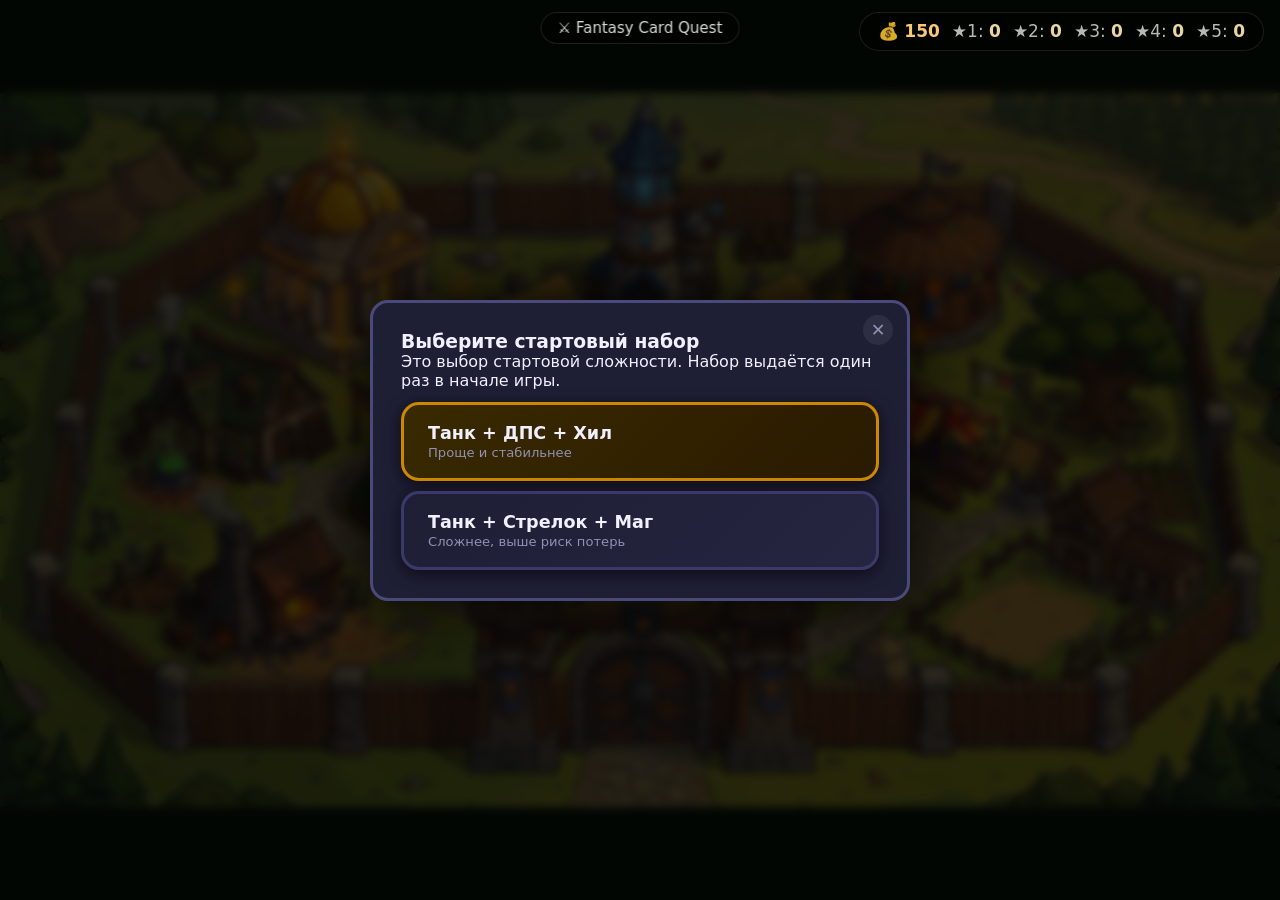
==== commit 727f3b69: "feat(balance): simulate player power and scale enemies by location Add min/max player power, targetP" ====
--- a/index.html
+++ b/index.html
@@ -236,6 +236,10 @@
     <div id="screen-battle" class="screen hidden">
 
       <div id="battle-turn-order" class="battle-turn-order" aria-label="Очерёдность ходов">
+        <div class="battle-round-inline" aria-live="polite">
+          <span class="battle-round-label">Раунд</span>
+          <span class="battle-round-num" id="round-num">1</span>
+        </div>
         <span class="turn-order-label">Очерёдность</span>
         <div id="turn-order-track" class="turn-order-track"></div>
       </div>
@@ -292,20 +296,21 @@
             <span id="cur-unit-name">—</span>
             <span id="cur-unit-hp" class="cur-hp"></span>
           </div>
-          <div id="action-buttons">
-            <button id="btn-attack" class="action-btn" onclick="Battle.playerAttack()" disabled>⚔️ Атака</button>
-            <button id="btn-ability" class="action-btn ability-btn" onclick="Battle.playerAbility()" disabled
-              onmouseenter="BattlefieldUI.showAbilityTooltip(event)" onmouseleave="BattlefieldUI.hideAbilityTooltip()" onmousemove="BattlefieldUI.moveAbilityTooltip(event)">✨ Способность</button>
-            <button id="btn-skip" class="action-btn skip-btn" onclick="Battle.playerSkip()" disabled>⏭ Пропустить</button>
-          </div>
-          <div id="target-hint" class="target-hint hidden">👆 Выберите цель</div>
+          <div class="action-bar-mid">
+            <div id="spell-picker" class="spell-picker hidden" aria-label="Выбор заклинания"></div>
+            <div class="action-hint-slot">
+              <div id="target-hint" class="target-hint is-inactive">👆 Выберите цель</div>
+            </div>
+            <div id="action-buttons">
+              <button id="btn-attack" class="action-btn" onclick="Battle.playerAttack()" disabled>⚔️ Атака</button>
+              <button id="btn-ability" class="action-btn ability-btn" onclick="Battle.playerAbility()" disabled
+                onmouseenter="BattlefieldUI.showAbilityTooltip(event)" onmouseleave="BattlefieldUI.hideAbilityTooltip()" onmousemove="BattlefieldUI.moveAbilityTooltip(event)">✨ Способность</button>
+              <button id="btn-skip" class="action-btn skip-btn" onclick="Battle.playerSkip()" disabled>⏭ Пропустить</button>
+            </div>
+          </div>
         </div>
 
         <aside id="battle-control-panel" class="battle-control-panel">
-          <div class="battle-round-box">
-            <div class="battle-round-label">Раунд</div>
-            <div class="battle-round-num" id="round-num">1</div>
-          </div>
           <button id="btn-auto" type="button" class="battle-ctrl-btn" onclick="Battle.toggleAuto()">🤖 Авто</button>
           <button id="btn-fast" type="button" class="battle-ctrl-btn" onclick="Battle.runFast()">⚡ Быстро</button>
           <button type="button" class="battle-ctrl-btn danger" onclick="Battle.exit()">✕ Выйти</button>
@@ -340,6 +345,9 @@
           <div id="result-buttons" class="result-buttons"></div>
         </div>
       </div>
+      <button id="btn-copy-battle-log" class="battle-copy-log-btn hidden" type="button" onclick="App.copyBattleLog()">
+        📜 Лог боя
+      </button>
     </div>
 
     <!-- ── BARRACKS SCREEN ───────────────────────────────── -->
--- a/css/style.css
+++ b/css/style.css
@@ -563,13 +563,54 @@
 .filter-count span { color: var(--text-accent); font-weight: 700; }
 
 /* ── BATTLE SCREEN ─────────────────────────────────────────── */
+/* Сброс padding/min-height от .screen — иначе появляется скролл по высоте */
+#screen-battle.screen {
+  padding: 0;
+  min-height: 0;
+}
 #screen-battle {
+  --battle-bottom-h: 142px;
   display: flex;
   flex-direction: column;
   gap: 0;
+  /* отступ под фиксированный #game-logo (top ~12px + высота pill) */
   padding: 0;
-  min-height: 100vh;
+  padding-top: 54px;
+  height: 100vh;
+  height: 100dvh;
+  max-height: 100vh;
+  max-height: 100dvh;
+  box-sizing: border-box;
   position: relative;
+  overflow: hidden;
+}
+
+/* Раунд — слева в полосе очереди */
+.battle-round-inline {
+  flex-shrink: 0;
+  display: flex;
+  flex-direction: column;
+  align-items: center;
+  justify-content: center;
+  min-width: 52px;
+  padding: 6px 10px;
+  margin-right: 4px;
+  background: rgba(0, 0, 0, 0.28);
+  border: 1px solid var(--border);
+  border-radius: var(--radius-sm);
+}
+.battle-round-inline .battle-round-label {
+  font-size: 0.58rem;
+  color: var(--text-dim);
+  text-transform: uppercase;
+  letter-spacing: 0.06em;
+  line-height: 1;
+}
+.battle-round-inline .battle-round-num {
+  font-size: 1.15rem;
+  font-weight: 900;
+  color: var(--text-accent);
+  line-height: 1.1;
 }
 
 /* Turn order — фиксированная высота, без вертикального скролла */
@@ -577,36 +618,37 @@
   flex-shrink: 0;
   display: flex;
   align-items: center;
-  gap: 12px;
-  min-height: 72px;
-  max-height: 88px;
-  padding: 8px 14px;
+  gap: 8px;
+  min-height: 58px;
+  max-height: 72px;
+  padding: 6px 10px;
   background: var(--bg-card);
   border-bottom: 2px solid var(--border);
   overflow: hidden;
 }
 .turn-order-label {
-  font-size: 0.7rem;
+  font-size: 0.65rem;
   font-weight: 800;
   text-transform: uppercase;
   letter-spacing: 1px;
   color: var(--text-dim);
   white-space: nowrap;
+  flex-shrink: 0;
 }
 .turn-order-track {
   display: flex;
   flex: 1;
   min-width: 0;
-  gap: 6px;
-  align-items: center;
-  justify-content: center;
+  gap: 5px;
+  align-items: center;
+  justify-content: flex-start;
   overflow: hidden;
 }
 .turn-chip {
   flex: 1 1 0;
   min-width: 0;
   max-width: 84px;
-  height: 64px;
+  height: 54px;
   display: flex;
   flex-direction: column;
   align-items: center;
@@ -622,16 +664,16 @@
 .turn-chip.turn-chip-enemy { border-color: rgba(255, 102, 102, 0.55); }
 .turn-chip.turn-chip-current {
   border-color: var(--text-accent);
-  box-shadow: 0 0 14px rgba(255, 224, 102, 0.45);
-  transform: scale(1.04);
+  box-shadow: 0 0 12px rgba(255, 224, 102, 0.4);
+  transform: scale(1.02);
 }
 .turn-chip.turn-chip-dead {
   opacity: 0.38;
   filter: grayscale(0.85);
 }
-.turn-chip-icon { font-size: 1.35rem; line-height: 1; }
+.turn-chip-icon { font-size: 1.15rem; line-height: 1; }
 .turn-chip-name {
-  font-size: 0.58rem;
+  font-size: 0.52rem;
   font-weight: 700;
   color: var(--text-main);
   text-align: center;
@@ -643,81 +685,82 @@
 
 .battle-status-strip {
   flex-shrink: 0;
-  padding: 6px 12px;
+  padding: 4px 10px;
   background: rgba(0,0,0,0.25);
   border-bottom: 1px solid var(--border);
 }
 .btb-status {
   text-align: center;
-  font-size: 0.82rem;
+  font-size: 0.75rem;
   color: var(--text-dim);
+  line-height: 1.25;
 }
 
 .battle-ctrl-btn {
-  padding: 8px 12px;
+  padding: 6px 8px;
   border: 2px solid #3a3a6a;
   border-radius: var(--radius-sm);
   background: var(--bg-card-2);
   color: var(--text-main);
-  font-size: 0.78rem;
+  font-size: 0.72rem;
   font-weight: 700;
   transition: all 0.18s;
-  width: 100%;
+  flex: 1 1 auto;
+  min-width: 0;
+  white-space: nowrap;
 }
 .battle-ctrl-btn:hover { border-color: #6060cc; background: #2a2a50; }
 .battle-ctrl-btn.active { background: #3030a0; border-color: #7070ff; color: #fff; }
 .battle-ctrl-btn.danger:hover { border-color: #cc3333; background: #3a1a1a; color: #ff6666; }
 
-/* Нижняя полоса: лог ~30% | действия | панель управления */
+/* Нижняя полоса: фиксированная высота и доли как на макете (лог | центр | управление) */
 #battle-bottom {
-  flex-shrink: 0;
+  flex: 0 0 var(--battle-bottom-h);
+  height: var(--battle-bottom-h);
+  min-height: var(--battle-bottom-h);
+  max-height: var(--battle-bottom-h);
   display: flex;
   flex-direction: row;
   align-items: stretch;
-  min-height: 150px;
-  max-height: 180px;
   border-top: 2px solid var(--border);
   background: var(--bg-card);
 }
 #battle-bottom #battle-log-container {
   flex: 0 0 30%;
-  max-width: 30%;
-  min-width: 140px;
-  border-top: none;
-  height: auto;
-  max-height: none;
-}
-
-.battle-control-panel {
-  flex: 0 0 30%;
+  width: 30%;
   max-width: 30%;
   min-width: 120px;
-  display: flex;
-  flex-direction: column;
-  gap: 8px;
-  padding: 10px 12px;
+  border-top: none;
+  height: 100%;
+  align-self: stretch;
+}
+
+.battle-control-panel {
+  flex: 0 0 28%;
+  width: 28%;
+  max-width: 28%;
+  min-width: 100px;
+  display: flex;
+  flex-direction: row;
+  flex-wrap: wrap;
+  align-items: center;
+  align-content: center;
+  justify-content: center;
+  gap: 6px;
+  padding: 6px 8px;
   border-left: 2px solid var(--border);
   background: var(--bg-card);
 }
-.battle-round-box {
-  text-align: center;
-  padding: 8px;
-  background: rgba(0,0,0,0.2);
-  border-radius: var(--radius-sm);
-  border: 1px solid var(--border);
-}
-.battle-round-label { font-size: 0.65rem; color: var(--text-dim); text-transform: uppercase; }
-.battle-round-num { font-size: 1.35rem; font-weight: 900; color: var(--text-accent); }
 
 /* ── BATTLEFIELD (две сетки 3×3) ───────────────────────────── */
 #battlefield {
   display: flex;
   align-items: stretch;
-  flex: 1;
-  padding: 12px 10px;
+  flex: 1 1 0;
+  min-height: 0;
+  padding: 8px 8px;
   gap: 6px;
   background: linear-gradient(135deg, #0a0a1e, #0d0d25);
-  min-height: 260px;
   min-width: 0;
 }
 
@@ -744,8 +787,8 @@
 .bf-grid {
   display: grid;
   grid-template-columns: repeat(3, 1fr);
-  grid-template-rows: repeat(3, minmax(88px, 1fr));
-  gap: 6px;
+  grid-template-rows: repeat(3, minmax(0, 1fr));
+  gap: 5px;
   flex: 1;
   min-height: 0;
 }
@@ -779,6 +822,14 @@
   flex: 1;
   min-height: 20px;
   opacity: 0;
+}
+
+.bf-cell.spell-area-preview {
+  border-color: rgba(168, 120, 255, 0.85);
+  box-shadow:
+    inset 0 0 0 2px rgba(168, 120, 255, 0.4),
+    0 0 14px rgba(120, 80, 220, 0.35);
+  background: rgba(100, 50, 180, 0.14);
 }
 
 /* battlefield divider */
@@ -922,43 +973,107 @@
 
 /* ── ACTION BAR (центр нижней полосы) ──────────────────────── */
 #action-bar {
-  flex: 1 1 auto;
+  flex: 1 1 0;
   min-width: 0;
-  display: flex;
-  flex-direction: column;
-  align-items: center;
-  justify-content: center;
-  gap: 8px;
-  padding: 10px 12px;
+  min-height: 0;
+  height: 100%;
+  align-self: stretch;
+  display: flex;
+  flex-direction: column;
+  align-items: center;
+  justify-content: flex-start;
+  gap: 0;
+  padding: 6px 6px;
   border-left: 1px solid rgba(255,255,255,0.06);
   border-right: 1px solid rgba(255,255,255,0.06);
 }
-
-#current-unit-info {
-  display: flex;
-  align-items: center;
-  gap: 8px;
+/* Подсказка + кнопки — по вертикали по центру колонки (под строкой юнита) */
+.action-bar-mid {
+  flex: 1 1 0;
+  min-height: 0;
+  width: 100%;
+  display: flex;
+  flex-direction: column;
   justify-content: center;
+  align-items: center;
+  gap: 6px;
+}
+
+/* Spell picker (выбор заклинания перед применением) */
+.spell-picker {
+  width: 100%;
+  max-width: 520px;
+  display: flex;
   flex-wrap: wrap;
-}
-#cur-unit-icon { font-size: 1.35rem; }
-#cur-unit-name { font-weight: 700; font-size: 0.85rem; }
-#cur-unit-hp { font-size: 0.75rem; color: var(--text-dim); }
-
-#action-buttons {
-  display: flex;
-  flex-wrap: wrap;
-  gap: 8px;
+  gap: 6px;
   justify-content: center;
-}
-
-.action-btn {
-  padding: 9px 18px;
+  padding: 6px 6px;
+  border: 1px solid rgba(255,255,255,0.08);
+  background: rgba(0,0,0,0.18);
+  border-radius: var(--radius-sm);
+  box-sizing: border-box;
+}
+.spell-picker.hidden { display: none !important; }
+.spell-btn {
+  padding: 6px 10px;
   border: 2px solid #3a3a6a;
   border-radius: var(--radius-sm);
   background: var(--bg-card-2);
   color: var(--text-main);
-  font-size: 0.88rem;
+  font-size: 0.72rem;
+  font-weight: 800;
+  cursor: pointer;
+  transition: all 0.18s;
+  max-width: 220px;
+  overflow: hidden;
+  text-overflow: ellipsis;
+  white-space: nowrap;
+}
+.spell-btn:hover { border-color: #6060cc; background: #2a2a50; }
+.spell-btn.active { border-color: var(--text-accent); box-shadow: 0 0 10px rgba(255,224,102,0.25); }
+.spell-btn.cancel { border-color: #aa3333; color: #ffaaaa; }
+.spell-btn.cancel:hover { border-color: #ff4444; background: rgba(80,20,20,0.35); }
+.spell-btn.cast { border-color: #cc8800; color: var(--text-accent); background: rgba(60,50,0,0.22); }
+.spell-btn.cast:hover { border-color: var(--text-accent); background: rgba(80,70,0,0.28); }
+.action-hint-slot {
+  flex: 0 0 auto;
+  width: 100%;
+  min-height: 26px;
+  max-height: 26px;
+  display: flex;
+  align-items: center;
+  justify-content: center;
+}
+
+#current-unit-info {
+  flex-shrink: 0;
+  display: flex;
+  align-items: center;
+  gap: 6px;
+  justify-content: center;
+  flex-wrap: wrap;
+  line-height: 1.2;
+}
+#cur-unit-icon { font-size: 1.1rem; }
+#cur-unit-name { font-weight: 700; font-size: 0.76rem; }
+#cur-unit-hp { font-size: 0.68rem; color: var(--text-dim); }
+
+#action-buttons {
+  flex-shrink: 0;
+  display: flex;
+  flex-wrap: wrap;
+  gap: 6px;
+  justify-content: center;
+  width: 100%;
+}
+
+.action-btn {
+  padding: 6px 10px;
+  border: 2px solid #3a3a6a;
+  border-radius: var(--radius-sm);
+  background: var(--bg-card-2);
+  color: var(--text-main);
+  font-size: 0.74rem;
   font-weight: 700;
   transition: all 0.18s;
 }
@@ -970,24 +1085,32 @@
 
 .target-hint {
   color: #ff8844;
-  font-size: 0.85rem;
+  font-size: 0.7rem;
   font-weight: 700;
   animation: blink 1s infinite;
+  text-align: center;
+  max-width: 100%;
+  line-height: 1.2;
+  white-space: nowrap;
+}
+/* Место под подсказку всегда зарезервировано; без display:none — кнопки не прыгают */
+.target-hint.is-inactive {
+  visibility: hidden;
+  animation: none;
 }
 @keyframes blink { 0%,100% { opacity: 1; } 50% { opacity: 0.4; } }
 
 .bf-cell .unit-card {
   flex: 1;
+  width: 100%;
   min-height: 0;
-  width: 100%;
-  min-height: 72px;
-  padding: 4px;
+  padding: 3px;
   gap: 2px;
 }
-.bf-cell .uc-icon { font-size: 1.35rem; }
+.bf-cell .uc-icon { font-size: 1.15rem; }
 .bf-cell .uc-portrait {
-  width: 44px;
-  height: 44px;
+  width: 36px;
+  height: 36px;
   object-fit: cover;
   border-radius: 8px;
   border: 2px solid rgba(255,255,255,0.15);
@@ -1023,6 +1146,11 @@
   background: rgba(40, 140, 80, 0.92);
 }
 
+.unit-card.preview-spell .bf-dmg-preview {
+  display: block;
+  background: rgba(110, 70, 190, 0.94);
+}
+
 /* Всплывающее описание способности */
 .battle-skill-tooltip {
   position: fixed;
@@ -1204,6 +1332,26 @@
   animation: fadeIn 0.4s;
 }
 @keyframes fadeIn { from { opacity: 0; } to { opacity: 1; } }
+
+.battle-copy-log-btn {
+  position: absolute;
+  left: 14px;
+  bottom: 14px;
+  z-index: 65;
+  padding: 8px 12px;
+  border: 2px solid #4a4a7a;
+  border-radius: var(--radius-sm);
+  background: rgba(12, 12, 24, 0.92);
+  color: var(--text-main);
+  font-size: 0.86rem;
+  font-weight: 700;
+  cursor: pointer;
+  transition: all 0.16s ease;
+}
+.battle-copy-log-btn:hover {
+  border-color: #8080cc;
+  background: rgba(26, 26, 50, 0.96);
+}
 
 .battle-result-box {
   background: var(--bg-card);
@@ -3233,6 +3381,10 @@
   padding: 10px 12px;
   min-height: 0;
 }
+.lp-block--enemies {
+  display: flex;
+  flex-direction: column;
+}
 .lp-block-title {
   margin: 0 0 8px 0;
   font-size: 10px;
@@ -3284,6 +3436,13 @@
   display: flex;
   flex-wrap: wrap;
   gap: 6px;
+}
+.lp-enemy-power {
+  margin-top: auto;
+  padding-top: 8px;
+  font-size: 11px;
+  color: rgba(255, 255, 255, 0.72);
+  font-variant-numeric: tabular-nums;
 }
 .lp-enemy-chip {
   font-size: 10px;
@@ -3501,7 +3660,8 @@
   margin-top: 3px;
   line-height: 1.2;
 }
-.ss-thumb-meta { display: flex; justify-content: center; gap: 4px; margin-top: 2px; }
+.ss-thumb-meta { display: flex; justify-content: center; align-items: center; gap: 4px; margin-top: 2px; flex-wrap: wrap; }
+.ss-thumb-copies { font-size: 0.68rem; font-weight: 700; color: #c9b6ff; background: rgba(80,60,140,.45); padding: 1px 5px; border-radius: 6px; }
 .ss-thumb-stars { font-size: 0.6rem; color: var(--text-accent); }
 .ss-thumb-col   { font-size: 0.65rem; }
 .ss-thumb-check {
@@ -3920,6 +4080,24 @@
 .fc:hover { transform: translateY(-3px); box-shadow: 0 8px 24px rgba(0,0,0,.5); }
 .fc.fc-locked { filter: grayscale(.7); opacity: .7; }
 
+/* Бейджи: кристаллизация (≥5 копий) / готовность к +★ */
+.fc-tier-badges {
+  position: absolute;
+  top: 8px;
+  right: 8px;
+  display: flex;
+  flex-wrap: wrap;
+  gap: 4px;
+  z-index: 4;
+  max-width: 52%;
+  justify-content: flex-end;
+}
+.fc-tier-badge {
+  font-size: 0.95rem;
+  line-height: 1;
+  filter: drop-shadow(0 1px 2px rgba(0,0,0,.75));
+}
+
 /* Цвета фона по классу юнита */
 .fc.fc-tank        { background: linear-gradient(160deg,#12224a 0%,#1a1830 100%); border-color: #185FA5; }
 .fc.fc-spear       { background: linear-gradient(160deg,#1e1544 0%,#1a1830 100%); border-color: #534AB7; }
@@ -4068,6 +4246,7 @@
 
 /* Футер */
 .fc-ft {
+  position: relative;
   display: flex;
   justify-content: space-between;
   align-items: center;
@@ -4076,6 +4255,12 @@
   color: rgba(255,255,255,.35);
   border-top: 1px solid rgba(255,255,255,.06);
   flex-shrink: 0;
+}
+.fc-ft-power {
+  position: absolute;
+  left: 50%;
+  transform: translateX(-50%);
+  white-space: nowrap;
 }
 .fc-ft-col { font-size: 10px; }
 
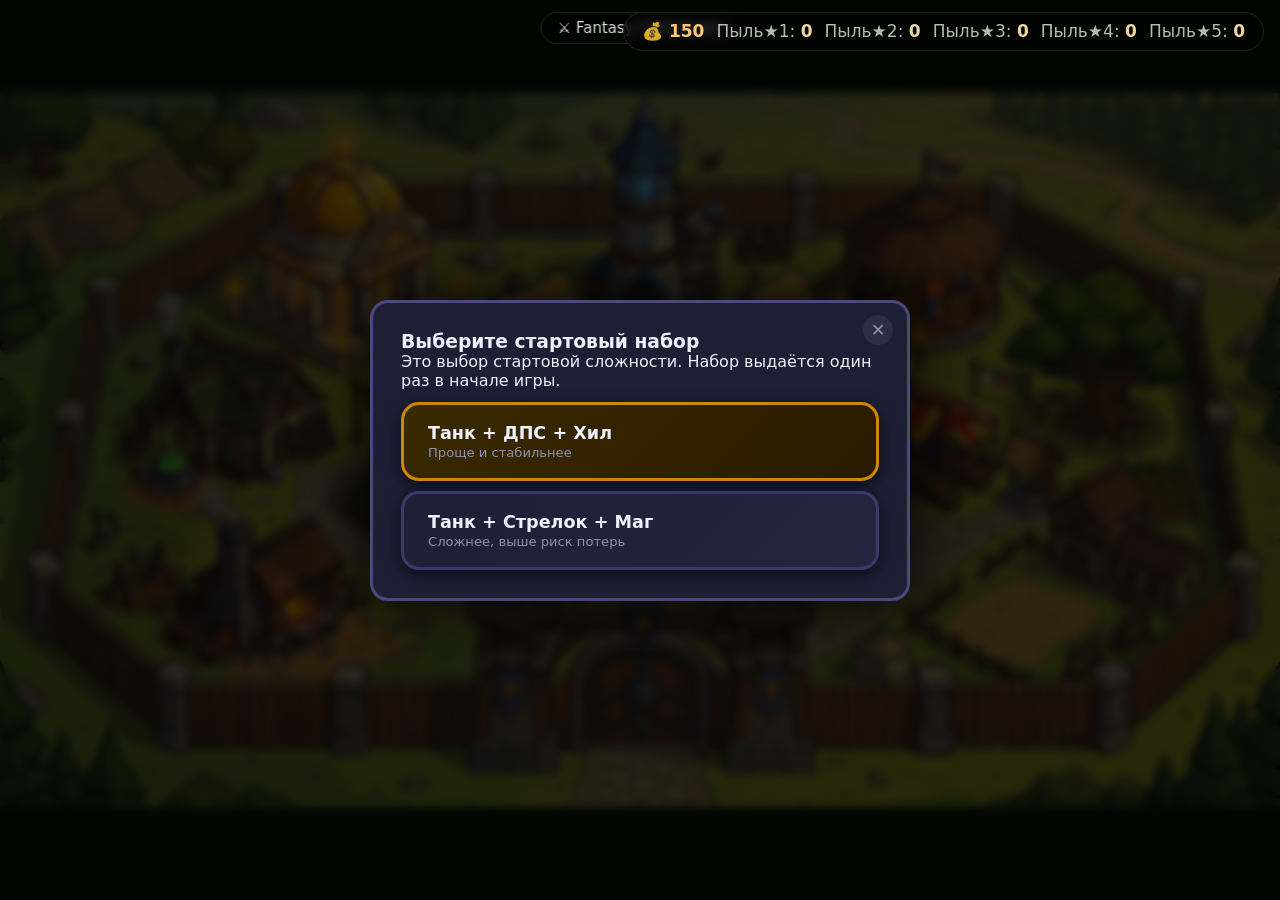
==== commit ae465f63: "feat: бой (цели col1_enemies, цепочка заклинаний в авто), прогресс карт и UI звёздности - battle: re" ====
--- a/index.html
+++ b/index.html
@@ -55,6 +55,7 @@
 
       <!-- Back button -->
       <button type="button" class="btn-back-village" onclick="App.showScreen('villagemap')" aria-label="Назад в деревню"><img src="assets/icons/return_to_the_village.png" alt="" draggable="false"><span class="btn-back-village-hint">назад в деревню</span></button>
+      <button type="button" class="btn-dev-balance" onclick="BalanceTool.openModal()" title="Таблица баланса (dev)">Баланс</button>
 
       <!-- Zone title bar (top centre) -->
       <div class="zone-title-bar">
@@ -92,6 +93,7 @@
     <div id="screen-squad_select" class="screen hidden">
       <div class="ss-header">
         <button class="ss-back-btn" onclick="App.showScreen('worldmap')">← Карта</button>
+        <button type="button" class="ss-balance-btn" onclick="BalanceTool.openModal()" title="Таблица баланса">Баланс</button>
         <div class="ss-header-center">
           <div class="ss-title">⚔️ Выбор отряда</div>
           <div class="ss-loc-name" id="ss-loc-name">Локация</div>
@@ -245,6 +247,7 @@
       </div>
 
       <div class="battle-status-strip">
+        <div id="battle-power-info" class="battle-power-info" aria-label="Сила отрядов"></div>
         <div class="btb-status" id="battle-status-text">Приготовьтесь к бою!</div>
       </div>
 
@@ -341,6 +344,7 @@
         <div class="battle-result-box">
           <div id="result-icon" class="result-icon"></div>
           <div id="result-title" class="result-title"></div>
+          <div id="battle-result-power-info" class="battle-power-info battle-power-info--result"></div>
           <div id="result-rewards" class="result-rewards"></div>
           <div id="result-buttons" class="result-buttons"></div>
         </div>
@@ -470,14 +474,40 @@
     <!-- ── HUD RESOURCES ───────────────────────────────────── -->
     <div id="hud-resources" class="hidden">
       <span id="hud-coins">💰 <b id="coins-val">0</b></span>
-      <span class="hud-dust" id="hud-d1">★1: <b>0</b></span>
-      <span class="hud-dust" id="hud-d2">★2: <b>0</b></span>
-      <span class="hud-dust" id="hud-d3">★3: <b>0</b></span>
-      <span class="hud-dust" id="hud-d4">★4: <b>0</b></span>
-      <span class="hud-dust" id="hud-d5">★5: <b>0</b></span>
-    </div>
-
-  </div><!-- #app -->
+      <span class="hud-dust" id="hud-d1" title="Пыль: прокачка уровня силы героев ★1 (не +★)">Пыль★1: <b>0</b></span>
+      <span class="hud-dust" id="hud-d2" title="Пыль ★2 — уровень силы">Пыль★2: <b>0</b></span>
+      <span class="hud-dust" id="hud-d3" title="Пыль ★3 — уровень силы">Пыль★3: <b>0</b></span>
+      <span class="hud-dust" id="hud-d4" title="Пыль ★4 — уровень силы">Пыль★4: <b>0</b></span>
+      <span class="hud-dust" id="hud-d5" title="Пыль ★5 — уровень силы">Пыль★5: <b>0</b></span>
+    </div>
+
+    </div><!-- #app -->
+
+    <div id="balance-modal" class="balance-modal hidden" aria-hidden="true">
+      <div class="balance-modal-backdrop" onclick="BalanceTool.closeModal()"></div>
+      <div class="balance-modal-panel" role="dialog" aria-labelledby="balance-modal-title">
+        <header class="balance-modal-header">
+          <h2 id="balance-modal-title">Таблица баланса</h2>
+          <button type="button" class="balance-modal-close" onclick="BalanceTool.closeModal()" aria-label="Закрыть">×</button>
+        </header>
+        <div class="balance-modal-scroll">
+          <table class="balance-table">
+            <thead>
+              <tr>
+                <th>Локация</th>
+                <th>Encounter</th>
+                <th>Состав</th>
+                <th>Сила (бой)</th>
+                <th>Цель (враги)</th>
+                <th>Вес</th>
+                <th>Действие</th>
+              </tr>
+            </thead>
+            <tbody id="balance-modal-body"></tbody>
+          </table>
+        </div>
+      </div>
+    </div>
 
   <!-- Scripts -->
   <script src="js/npc_dialogues.js"></script>
@@ -485,6 +515,7 @@
   <script src="js/data/enemies.js"></script>
   <script src="js/data/locations.js"></script>
   <script src="js/data/battleUnits.js"></script>
+  <script src="js/balanceTool.js"></script>
   <script src="js/engine/effects.js"></script>
   <script src="js/engine/ai.js"></script>
   <script src="js/engine/battle.js"></script>
--- a/css/style.css
+++ b/css/style.css
@@ -689,6 +689,29 @@
   background: rgba(0,0,0,0.25);
   border-bottom: 1px solid var(--border);
 }
+.battle-power-info {
+  text-align: center;
+  font-size: 0.72rem;
+  color: var(--text-accent);
+  line-height: 1.35;
+  padding-bottom: 2px;
+  font-variant-numeric: tabular-nums;
+}
+.battle-power-info code {
+  font-size: 0.68em;
+  color: var(--text-main);
+  background: rgba(0,0,0,0.2);
+  padding: 1px 5px;
+  border-radius: 4px;
+}
+.battle-power-info--result {
+  width: 100%;
+  color: var(--text-dim);
+  font-size: 0.85rem;
+}
+.battle-power-info--result code {
+  color: var(--text-accent);
+}
 .btb-status {
   text-align: center;
   font-size: 0.75rem;
@@ -1383,6 +1406,134 @@
 .result-btn.primary { background: #2a2a00; border-color: #cc8800; color: var(--text-accent); }
 .result-btn.primary:hover { background: #3a3a00; border-color: var(--text-accent); }
 
+/* ── DEV: balance modal ───────────────────────────────────── */
+.balance-modal {
+  position: fixed;
+  inset: 0;
+  z-index: 9000;
+  display: flex;
+  align-items: center;
+  justify-content: center;
+}
+.balance-modal.hidden {
+  display: none;
+}
+.balance-modal-backdrop {
+  position: absolute;
+  inset: 0;
+  background: rgba(0,0,0,0.72);
+}
+.balance-modal-panel {
+  position: relative;
+  z-index: 1;
+  width: min(96vw, 1100px);
+  height: min(88vh, 900px);
+  max-height: min(88vh, 900px);
+  min-height: 0;
+  background: var(--bg-card);
+  border: 2px solid #4a6a8a;
+  border-radius: var(--radius-lg);
+  box-shadow: 0 12px 48px rgba(0,0,0,0.65);
+  display: flex;
+  flex-direction: column;
+  overflow: hidden;
+}
+.balance-modal-header {
+  display: flex;
+  align-items: center;
+  justify-content: space-between;
+  padding: 12px 16px;
+  border-bottom: 1px solid var(--border);
+  background: rgba(0,0,0,0.2);
+}
+.balance-modal-header h2 {
+  margin: 0;
+  font-size: 1.05rem;
+  font-weight: 800;
+}
+.balance-modal-close {
+  border: none;
+  background: transparent;
+  color: var(--text-dim);
+  font-size: 1.6rem;
+  line-height: 1;
+  cursor: pointer;
+  padding: 4px 10px;
+}
+.balance-modal-close:hover { color: var(--text-main); }
+.balance-modal-scroll {
+  flex: 1 1 auto;
+  min-height: 0;
+  overflow: auto;
+  overflow-x: auto;
+  -webkit-overflow-scrolling: touch;
+  padding: 10px;
+}
+.balance-table {
+  width: 100%;
+  border-collapse: collapse;
+  font-size: 0.78rem;
+}
+.balance-table th,
+.balance-table td {
+  border: 1px solid var(--border);
+  padding: 6px 8px;
+  text-align: left;
+  vertical-align: middle;
+}
+.balance-table th {
+  background: rgba(22, 22, 40, 0.96);
+  font-weight: 800;
+  position: sticky;
+  top: 0;
+  z-index: 2;
+  box-shadow: 0 1px 0 var(--border);
+}
+.balance-row-pool td {
+  background: rgba(0,0,0,0.12);
+}
+.balance-pool-tag {
+  color: var(--text-dim);
+  font-style: normal;
+  font-size: 0.72rem;
+}
+.balance-col-muted {
+  color: var(--text-dim);
+  font-size: 0.75rem;
+}
+.balance-col-comp {
+  max-width: 220px;
+  word-break: break-all;
+}
+.balance-col-actions {
+  white-space: nowrap;
+}
+.balance-inp {
+  width: 100%;
+  min-width: 72px;
+  max-width: 110px;
+  padding: 4px 6px;
+  border-radius: var(--radius-sm);
+  border: 1px solid #3a3a6a;
+  background: var(--bg-card-2);
+  color: var(--text-main);
+  font-size: inherit;
+}
+.balance-btn {
+  padding: 4px 8px;
+  margin: 2px;
+  border: 1px solid #4a4a7a;
+  border-radius: var(--radius-sm);
+  background: var(--bg-card-2);
+  color: var(--text-main);
+  font-size: 0.72rem;
+  font-weight: 700;
+  cursor: pointer;
+  font-family: inherit;
+}
+.balance-btn:hover { border-color: #8080cc; }
+.balance-btn-sm { padding: 3px 6px; font-size: 0.68rem; }
+
 /* ── COLLECTION ────────────────────────────────────────────── */
 .card-grid {
   display: grid;
@@ -1677,6 +1828,18 @@
   justify-content: center;
 }
 .modal-close:hover { background: rgba(255,50,50,0.2); color: #f66; }
+
+.enc-choice-modal { padding: 4px 0 8px; }
+.enc-choice-title { margin: 0 0 10px; font-size: 1.15rem; font-weight: 800; color: var(--text-accent); }
+.enc-choice-desc {
+  margin: 0 0 18px;
+  font-size: 0.86rem;
+  line-height: 1.5;
+  color: var(--text-dim);
+}
+.enc-choice-actions { display: flex; flex-direction: column; gap: 10px; }
+.enc-choice-btn { width: 100%; justify-content: center; }
+.enc-choice-cancel { opacity: 0.85; }
 
 /* Card detail modal */
 .modal-card-header {
@@ -3081,6 +3244,27 @@
   z-index: 25;
 }
 
+.btn-dev-balance {
+  position: absolute;
+  top: 14px;
+  left: 118px;
+  z-index: 25;
+  padding: 8px 14px;
+  border: 2px solid rgba(120, 200, 160, 0.45);
+  border-radius: var(--radius-sm);
+  background: rgba(20, 40, 32, 0.88);
+  color: #b8e6c8;
+  font-size: 0.78rem;
+  font-weight: 700;
+  cursor: pointer;
+  font-family: inherit;
+}
+.btn-dev-balance:hover {
+  border-color: #6cc;
+  color: #e8fff0;
+  background: rgba(28, 56, 48, 0.95);
+}
+
 /* ── Zone title bar ─────────────────────────────────────────── */
 
 .zone-title-bar {
@@ -3282,6 +3466,22 @@
   text-align: center;
   max-width: 140px;
   line-height: 1.2;
+}
+.loc-desc-teaser {
+  font-size: 11px;
+  font-weight: 500;
+  line-height: 1.35;
+  color: rgba(255, 255, 255, 0.78);
+  text-shadow: 0 1px 4px rgba(0, 0, 0, 0.95);
+  text-align: center;
+  max-width: 168px;
+  max-height: 4.1em;
+  overflow: hidden;
+  display: -webkit-box;
+  -webkit-box-orient: vertical;
+  -webkit-line-clamp: 3;
+  line-clamp: 3;
+  word-break: break-word;
 }
 .loc-stars {
   font-size: 16px;
@@ -3357,20 +3557,32 @@
 
 .lp-blocks {
   display: grid;
-  grid-template-columns: repeat(4, minmax(0, 1fr));
+  grid-template-columns: repeat(3, minmax(0, 1fr));
   gap: 12px;
   align-items: stretch;
   margin-bottom: 12px;
+}
+.lp-block--desc {
+  grid-column: 1 / -1;
 }
 
 @media (max-width: 900px) {
   .lp-blocks {
     grid-template-columns: repeat(2, minmax(0, 1fr));
   }
+  .lp-block--desc {
+    grid-column: 1 / -1;
+  }
+  .lp-block--rewards {
+    grid-column: 1 / -1;
+  }
 }
 @media (max-width: 520px) {
   .lp-blocks {
     grid-template-columns: 1fr;
+  }
+  .lp-block--rewards {
+    grid-column: 1;
   }
 }
 
@@ -3396,10 +3608,11 @@
 .lp-desc {
   margin: 0;
   font-size: 12px;
-  line-height: 1.45;
-  color: rgba(255, 255, 255, 0.62);
-  max-height: 7.5em;
+  line-height: 1.5;
+  color: rgba(255, 255, 255, 0.72);
+  max-height: min(28vh, 220px);
   overflow-y: auto;
+  padding-right: 4px;
 }
 
 .lp-limits {
@@ -3436,6 +3649,66 @@
   display: flex;
   flex-wrap: wrap;
   gap: 6px;
+}
+.lp-encounter-table {
+  margin-top: 10px;
+  display: flex;
+  flex-direction: column;
+  gap: 6px;
+  max-height: 200px;
+  overflow-y: auto;
+  padding-right: 4px;
+  font-variant-numeric: tabular-nums;
+}
+.lp-enc-row {
+  display: grid;
+  grid-template-columns: minmax(72px, 0.9fr) minmax(0, 2.2fr) auto;
+  gap: 6px 8px;
+  align-items: start;
+  font-size: 10px;
+  line-height: 1.35;
+  padding: 6px 8px;
+  border-radius: 8px;
+  background: rgba(0, 0, 0, 0.28);
+  border: 1px solid rgba(255, 255, 255, 0.08);
+}
+.lp-enc-row--pool {
+  border-color: rgba(120, 160, 200, 0.2);
+}
+.lp-enc-id code {
+  font-size: 9px;
+  color: rgba(200, 210, 230, 0.9);
+  word-break: break-all;
+}
+.lp-enc-pool-label {
+  font-style: normal;
+  color: rgba(160, 190, 220, 0.75);
+  font-size: 9px;
+  text-transform: uppercase;
+  letter-spacing: 0.04em;
+}
+.lp-enc-comp {
+  color: rgba(255, 255, 255, 0.58);
+  word-break: break-word;
+}
+.lp-enc-pow {
+  text-align: right;
+  color: rgba(201, 162, 39, 0.95);
+  white-space: nowrap;
+  font-size: 11px;
+}
+.lp-enemy-power-summary {
+  margin-top: 8px;
+  padding-top: 6px;
+  border-top: 1px solid rgba(255, 255, 255, 0.08);
+  font-size: 11px;
+  color: rgba(255, 255, 255, 0.72);
+  font-variant-numeric: tabular-nums;
+}
+.lp-power-hint {
+  font-size: 9px;
+  color: rgba(255, 255, 255, 0.4);
+  font-weight: 400;
 }
 .lp-enemy-power {
   margin-top: auto;
@@ -3548,6 +3821,25 @@
   transition: all 0.2s;
 }
 .ss-back-btn:hover { background: rgba(255,255,255,0.12); color: var(--text-main); }
+
+.ss-balance-btn {
+  background: rgba(100, 180, 140, 0.12);
+  border: 2px solid rgba(100, 180, 140, 0.35);
+  border-radius: var(--radius-sm);
+  color: #9bdcbd;
+  padding: 7px 12px;
+  font-size: 0.8rem;
+  font-weight: 700;
+  cursor: pointer;
+  font-family: inherit;
+  white-space: nowrap;
+  transition: all 0.2s;
+}
+.ss-balance-btn:hover {
+  background: rgba(100, 180, 140, 0.22);
+  color: #d4f5e6;
+  border-color: rgba(120, 200, 160, 0.55);
+}
 
 .ss-header-center { flex: 1; }
 .ss-title {
@@ -4626,6 +4918,16 @@
 .dm-hp { font-size: 12px; color: rgba(255,255,255,.45); }
 .dm-hp b { color: #4ade80; }
 
+.dm-promote-status {
+  font-size: 11px;
+  line-height: 1.4;
+  color: rgba(255,255,255,.42);
+  margin: 0 0 12px;
+  padding: 0;
+}
+.dm-promote-status strong { color: rgba(255,220,160,.75); font-weight: 600; }
+.dm-promote-status em { color: rgba(180,220,255,.75); font-style: normal; }
+
 .dm-btn {
   padding: 10px;
   background: #7F77DD;
